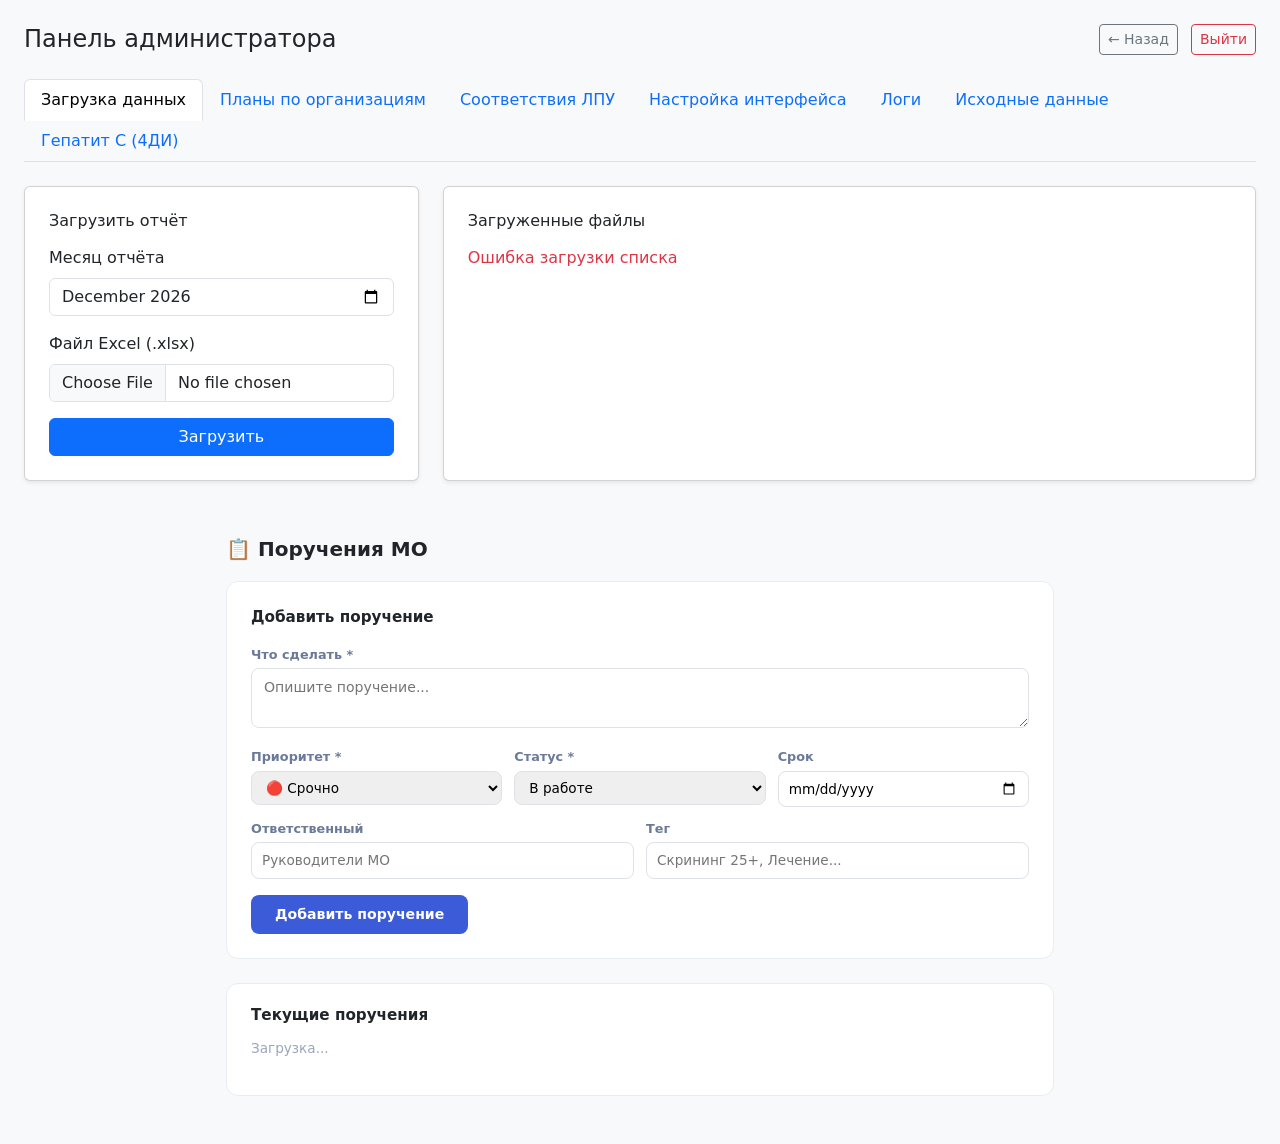
==== src/main/resources/templates/admin.html @ bae6cbb1 "feat: недельный план МО, рейтинг исполнения, обновления дашборда Гепатит С - Добавлена загрузка неде" ====
<!DOCTYPE html>
<html lang="ru" xmlns:th="http://www.thymeleaf.org">
<head>
    <meta charset="UTF-8">
    <title>Панель администратора</title>
    <link href="https://cdn.jsdelivr.net/npm/bootstrap@5.3.0/dist/css/bootstrap.min.css" rel="stylesheet">
</head>
<body class="bg-light">

<div class="container-fluid px-3 px-md-4 py-4">

    <!-- Шапка -->
    <div class="d-flex justify-content-between align-items-center mb-4">
        <h4 class="mb-0">Панель администратора</h4>
        <div>
            <a th:href="${basePath + '/'}" class="btn btn-outline-secondary btn-sm me-2">← Назад</a>
            <form th:action="${basePath + '/logout'}" method="post" class="d-inline">
                <button type="submit" class="btn btn-outline-danger btn-sm">Выйти</button>
            </form>
        </div>
    </div>

    <!-- Табы -->
    <ul class="nav nav-tabs mb-4" id="adminTabs">
        <li class="nav-item">
            <button class="nav-link active" data-bs-toggle="tab" data-bs-target="#tab-data">
                Загрузка данных
            </button>
        </li>
        <li class="nav-item">
            <button class="nav-link" data-bs-toggle="tab" data-bs-target="#tab-plans" onclick="initPlans()">
                Планы по организациям
            </button>
        </li>
        <li class="nav-item">
            <button class="nav-link" data-bs-toggle="tab" data-bs-target="#tab-mapping" onclick="initMapping()">
                Соответствия ЛПУ
            </button>
        </li>
        <li class="nav-item">
            <button class="nav-link" data-bs-toggle="tab" data-bs-target="#tab-settings">
                Настройка интерфейса
            </button>
        </li>
        <li class="nav-item">
            <button class="nav-link" data-bs-toggle="tab" data-bs-target="#tab-logs" onclick="loadLogs()">
                Логи
            </button>
        </li>
        <li class="nav-item">
            <button class="nav-link" data-bs-toggle="tab" data-bs-target="#tab-rawdata" onclick="initRawData()">
                Исходные данные
            </button>
        </li>
        <li class="nav-item">
            <button class="nav-link" data-bs-toggle="tab" data-bs-target="#tab-hcv">
                Гепатит С (4ДИ)
            </button>
        </li>
    </ul>

    <div class="tab-content">

        <!-- ── Таб 1: Загрузка данных ── -->
        <div class="tab-pane fade show active" id="tab-data">
            <div class="row g-4">
                <div class="col-12 col-lg-5 col-xl-4">
                    <div class="card shadow-sm h-100">
                        <div class="card-body p-4">
                            <h6 class="mb-3">Загрузить отчёт</h6>

                            <div class="mb-3">
                                <label class="form-label">Месяц отчёта</label>
                                <input type="month" id="dateInput" class="form-control">
                            </div>

                            <div class="mb-3">
                                <label class="form-label">Файл Excel (.xlsx)</label>
                                <input type="file" id="fileInput" accept=".xlsx" class="form-control">
                            </div>

                            <button id="uploadBtn" onclick="uploadFile()" class="btn btn-primary w-100">Загрузить</button>

                            <div id="uploadProgress" class="mt-3" style="display:none;">
                                <div class="d-flex justify-content-between small text-muted mb-1">
                                    <span id="uploadProgressLabel">Загружаю файл...</span>
                                    <span id="uploadProgressPct"></span>
                                </div>
                                <div class="progress" style="height:8px;">
                                    <div id="uploadProgressBar"
                                         class="progress-bar progress-bar-striped progress-bar-animated"
                                         role="progressbar" style="width:0%"></div>
                                </div>
                            </div>

                            <div id="uploadStatus" class="mt-3" style="display: none;"></div>
                        </div>
                    </div>
                </div>

                <div class="col-12 col-lg-7 col-xl-8">
                    <div class="card shadow-sm h-100">
                        <div class="card-body p-4">
                            <h6 class="mb-3">Загруженные файлы</h6>
                            <div id="datesList">
                                <span class="text-muted">Загружаю список...</span>
                            </div>
                        </div>
                    </div>
                </div>
            </div>
        </div>

        <!-- ── Таб 2: Планы по организациям ── -->
        <div class="tab-pane fade" id="tab-plans">
            <div class="row g-4">

                <!-- Загрузка файла планов -->
                <div class="col-12 col-lg-4">
                    <div class="card shadow-sm h-100">
                        <div class="card-body p-4">
                            <h6 class="mb-1">Загрузить файл планов</h6>
                            <p class="text-muted small mb-3">
                                Excel-файл (.xlsx) со строками организаций и столбцами планов.
                                При загрузке все старые планы заменяются.
                            </p>

                            <div class="mb-3">
                                <label class="form-label">Файл Excel (.xlsx)</label>
                                <input type="file" id="plansFileInput" accept=".xlsx" class="form-control">
                            </div>

                            <button onclick="uploadPlansFile()" class="btn btn-primary w-100">Загрузить планы</button>
                            <div id="plansUploadStatus" class="mt-3" style="display: none;"></div>

                            <hr class="my-3">
                            <h6 class="mb-2 text-muted" style="font-size: 13px;">Структура файла</h6>
                            <div style="overflow-x:auto;">
                                <table class="table table-bordered table-sm" style="font-size:11px; min-width:580px;">
                                    <thead class="table-secondary">
                                        <tr>
                                            <th>№ п/п</th>
                                            <th>Наименование ЛПУ</th>
                                            <th>25,35,45 (год)</th>
                                            <th>Все возр. (год)</th>
                                            <th>Общий (год)</th>
                                            <th>25,35,45 (мес)</th>
                                            <th>Все возр. (мес)</th>
                                            <th>Общий (мес)</th>
                                            <th>25,35,45 (нед)</th>
                                            <th>Все возр. (нед)</th>
                                            <th>Общий (нед)</th>
                                        </tr>
                                    </thead>
                                    <tbody>
                                        <tr class="text-muted">
                                            <td>1</td>
                                            <td>ГБУЗ МО "Название"</td>
                                            <td>1200</td><td>3400</td><td>4600</td>
                                            <td>100</td><td>283</td><td>383</td>
                                            <td>25</td><td>71</td><td>96</td>
                                        </tr>
                                    </tbody>
                                </table>
                                <p class="text-muted mb-0" style="font-size:11px;">
                                    Строка 1 — заголовок (B1 = «Наименование ЛПУ»), данные начинаются со строки 2.
                                </p>
                            </div>
                        </div>
                    </div>
                </div>

                <!-- Список загруженных планов -->
                <div class="col-12 col-lg-8">
                    <div class="card shadow-sm h-100">
                        <div class="card-body p-4">
                            <div class="d-flex align-items-center justify-content-between mb-3 flex-wrap gap-2">
                                <h6 class="mb-0">Загруженные планы</h6>
                                <div class="d-flex align-items-center gap-2 flex-wrap">
                                    <input type="text" id="plansSearch" class="form-control form-control-sm"
                                           placeholder="Поиск по названию..."
                                           style="width: 200px;"
                                           oninput="filterPlansTable()">
                                    <span id="plansSummary" class="text-muted small"></span>
                                </div>
                            </div>
                            <div id="plansContainer">
                                <span class="text-muted">Загружаю данные...</span>
                            </div>
                        </div>
                    </div>
                </div>

            </div>
        </div>

        <!-- ── Таб 3: Соответствия ЛПУ ── -->
        <div class="tab-pane fade" id="tab-mapping">
            <div class="row g-4">

                <!-- Загрузка файла соответствий -->
                <div class="col-12 col-lg-4">
                    <div class="card shadow-sm h-100">
                        <div class="card-body p-4">
                            <h6 class="mb-1">Загрузить таблицу соответствий</h6>
                            <p class="text-muted small mb-3">
                                Excel-файл с двумя столбцами: название ЛПУ из скрининговых данных (A)
                                и соответствующее название из файла планов (B).
                                При загрузке все старые соответствия заменяются.
                            </p>

                            <div class="mb-3">
                                <label class="form-label">Файл Excel (.xlsx)</label>
                                <input type="file" id="mappingFileInput" accept=".xlsx" class="form-control">
                            </div>

                            <button onclick="uploadMappingFile()" class="btn btn-primary w-100">Загрузить соответствия</button>
                            <div id="mappingUploadStatus" class="mt-3" style="display: none;"></div>

                            <hr class="my-3">
                            <h6 class="mb-2 text-muted" style="font-size: 13px;">Структура файла</h6>
                            <table class="table table-bordered table-sm" style="font-size:11px;">
                                <thead class="table-secondary">
                                    <tr>
                                        <th>A — Название в скрининге</th>
                                        <th>B — Название в планах</th>
                                    </tr>
                                </thead>
                                <tbody class="text-muted">
                                    <tr>
                                        <td>[010101] ГБУЗ МО «БАЛАШИХИНСКАЯ…»</td>
                                        <td>ГБУЗ МО "БАЛАШИХИНСКАЯ БОЛЬНИЦА"</td>
                                    </tr>
                                    <tr>
                                        <td>[020101] ГБУЗ МО «ВОЛОКОЛАМСКАЯ…»</td>
                                        <td>ГБУЗ МО "ВОЛОКОЛАМСКАЯ БОЛЬНИЦА"</td>
                                    </tr>
                                </tbody>
                            </table>
                            <p class="text-muted mb-0" style="font-size:11px;">
                                Строка 1 — заголовок, данные начинаются со строки 2.
                            </p>
                        </div>
                    </div>
                </div>

                <!-- Просмотр загруженных соответствий -->
                <div class="col-12 col-lg-8">
                    <div class="card shadow-sm h-100">
                        <div class="card-body p-4">
                            <div class="d-flex align-items-center justify-content-between mb-3 flex-wrap gap-2">
                                <h6 class="mb-0">Загруженные соответствия</h6>
                                <div class="d-flex align-items-center gap-2 flex-wrap">
                                    <input type="text" id="mappingSearch" class="form-control form-control-sm"
                                           placeholder="Поиск по названию..."
                                           style="width: 220px;"
                                           oninput="filterMappingTable()">
                                    <span id="mappingSummary" class="text-muted small"></span>
                                </div>
                            </div>
                            <div id="mappingContainer">
                                <span class="text-muted">Загружаю данные...</span>
                            </div>
                        </div>
                    </div>
                </div>

            </div>
        </div>

        <!-- ── Таб 4: Настройка интерфейса ── -->
        <div class="tab-pane fade" id="tab-settings">
            <div class="row g-4">

                <div class="col-12 col-lg-6">
                    <div class="card shadow-sm h-100">
                        <div class="card-body p-4">
                            <h6 class="mb-3">Дашборд</h6>

                            <div class="mb-3">
                                <label class="form-label">Название дашборда</label>
                                <input type="text" id="s-title" class="form-control"
                                       th:value="${config.dashboardTitle}">
                            </div>
                            <div class="mb-3">
                                <label class="form-label">Годовой план (количество скринингов)</label>
                                <input type="number" id="s-plan" class="form-control" min="1"
                                       th:value="${config.annualPlan}">
                            </div>

                            <hr class="my-3">
                            <h6 class="mb-3">Плитки главного экрана</h6>

                            <div class="mb-2">
                                <label class="form-label">Плитка 1 (активная)</label>
                                <input type="text" id="s-tile1" class="form-control" th:value="${tile1Name}">
                            </div>
                            <div class="mb-2">
                                <label class="form-label">Плитка 2</label>
                                <input type="text" id="s-tile2" class="form-control" th:value="${tile2Name}">
                            </div>
                            <div class="mb-3">
                                <label class="form-label">Плитка 3</label>
                                <input type="text" id="s-tile3" class="form-control" th:value="${tile3Name}">
                            </div>
                        </div>
                    </div>
                </div>

                <div class="col-12 col-lg-6">
                    <div class="card shadow-sm h-100">
                        <div class="card-body p-4">
                            <h6 class="mb-3">Диаграммы</h6>

                            <div class="mb-2 d-flex align-items-center gap-3">
                                <div class="form-check form-switch mb-0">
                                    <input class="form-check-input" type="checkbox" id="s-monthly-enabled"
                                           th:checked="${config.chartMonthlyEnabled}">
                                    <label class="form-check-label" for="s-monthly-enabled">Показывать график по месяцам</label>
                                </div>
                            </div>
                            <div class="mb-3">
                                <input type="text" id="s-monthly-title" class="form-control"
                                       placeholder="Название графика по месяцам"
                                       th:value="${config.chartMonthlyTitle}">
                            </div>

                            <div class="mb-2 d-flex align-items-center gap-3">
                                <div class="form-check form-switch mb-0">
                                    <input class="form-check-input" type="checkbox" id="s-ages-enabled"
                                           th:checked="${config.chartAgesEnabled}">
                                    <label class="form-check-label" for="s-ages-enabled">Показывать график по возрасту</label>
                                </div>
                            </div>
                            <div class="mb-3">
                                <input type="text" id="s-ages-title" class="form-control"
                                       placeholder="Название графика по возрасту"
                                       th:value="${config.chartAgesTitle}">
                            </div>

                            <button onclick="saveSettings()" class="btn btn-success w-100 mt-3">Сохранить настройки</button>
                            <div id="settingsStatus" class="mt-3" style="display: none;"></div>
                        </div>
                    </div>
                </div>

            </div>
        </div>

        <!-- ── Таб 5: Логи ── -->
        <div class="tab-pane fade" id="tab-logs">
            <div class="card shadow-sm">
                <div class="card-body p-4">
                    <div class="d-flex align-items-center gap-3 mb-3 flex-wrap">
                        <div class="btn-group btn-group-sm" role="group">
                            <input type="radio" class="btn-check" name="logType" id="logTypeAll"
                                   value="logs" checked onchange="loadLogs()">
                            <label class="btn btn-outline-secondary" for="logTypeAll">Все логи</label>
                            <input type="radio" class="btn-check" name="logType" id="logTypeUpload"
                                   value="upload-logs" onchange="loadLogs()">
                            <label class="btn btn-outline-secondary" for="logTypeUpload">Загрузка файлов</label>
                        </div>
                        <select id="logLines" class="form-select form-select-sm" style="width: auto;"
                                onchange="loadLogs()">
                            <option value="100" selected>100 строк</option>
                            <option value="500">500 строк</option>
                            <option value="1000">1000 строк</option>
                            <option value="5000">5000 строк</option>
                        </select>
                        <button onclick="loadLogs()" class="btn btn-outline-secondary btn-sm">Обновить</button>
                        <div class="form-check form-switch mb-0 ms-auto">
                            <input class="form-check-input" type="checkbox" id="autoRefresh"
                                   onchange="toggleAutoRefresh()">
                            <label class="form-check-label" for="autoRefresh">Авто-обновление (5с)</label>
                        </div>
                    </div>
                    <pre id="logsOutput"
                         style="background:#1e1e1e;color:#d4d4d4;padding:16px;border-radius:6px;
                                font-size:12px;max-height:600px;overflow-y:auto;white-space:pre-wrap;
                                word-break:break-all;">Нажмите "Обновить" для загрузки логов</pre>
                </div>
            </div>
        </div>

        <!-- ── Таб 6: Исходные данные ── -->
        <div class="tab-pane fade" id="tab-rawdata">
            <div class="card shadow-sm">
                <div class="card-body p-4">
                    <div class="d-flex align-items-center gap-3 mb-3 flex-wrap">
                        <select id="rawDateSelect" class="form-select form-select-sm" style="width: auto;"
                                onchange="rawDataPage = 0; loadRecords();">
                            <option value="">— выберите дату —</option>
                        </select>
                        <select id="rawPageSize" class="form-select form-select-sm" style="width: auto;"
                                onchange="rawDataPage = 0; loadRecords();">
                            <option value="50" selected>50 строк</option>
                            <option value="100">100 строк</option>
                            <option value="200">200 строк</option>
                        </select>
                        <button id="rawDownloadBtn" class="btn btn-outline-success btn-sm" style="display:none;"
                                onclick="downloadRawFile()">
                            Скачать Excel
                        </button>
                    </div>
                    <div class="mb-3">
                        <input type="text" id="rawSearch" class="form-control form-control-sm"
                               placeholder="Поиск по МКАБ..."
                               oninput="debouncedRawSearch()">
                    </div>
                    <div id="rawDataContainer">
                        <span class="text-muted">Выберите дату для просмотра данных</span>
                    </div>
                </div>
            </div>
        </div>

        <!-- ── Таб: Гепатит С (4ДИ) ── -->
        <div class="tab-pane fade" id="tab-hcv">

            <!-- Недельный план -->
            <div class="card shadow-sm mb-4">
                <div class="card-body p-4">
                    <h5 class="mb-1">Загрузка недельного плана</h5>
                    <p class="text-muted mb-3" style="font-size:0.85rem;">
                        Файл «Недельный план.xlsx» — один лист, первые 2 строки заголовки.
                        <strong>B</strong> — МО, <strong>C</strong> — план год (амб.),
                        <strong>D</strong> — план месяц (амб.), <strong>E</strong> — план месяц (ДС),
                        <strong>H</strong> — план год (ДС).
                    </p>
                    <div class="d-flex align-items-center gap-3 flex-wrap mb-3">
                        <input type="file" id="hcvWeeklyPlanFile" accept=".xlsx" class="form-control" style="max-width:280px;">
                        <div>
                            <label class="form-label mb-1" style="font-size:0.8rem;color:var(--emias-muted);">Неделя</label>
                            <input type="week" id="hcvWeeklyPlanWeek" class="form-control" style="max-width:200px;"
                                   oninput="updateWeekDatesLabel()">
                            <div id="hcvWeekDatesLabel" class="text-muted mt-1" style="font-size:0.78rem;min-height:1.2em;"></div>
                        </div>
                        <div style="align-self:flex-end;">
                            <button class="btn btn-primary" onclick="uploadHcvWeeklyPlan()">
                                <i class="bi bi-upload me-1"></i>Загрузить
                            </button>
                        </div>
                        <span id="hcvWeeklyPlanStatus" class="text-muted" style="font-size:0.85rem;align-self:flex-end;"></span>
                    </div>

                    <!-- Превью -->
                    <div id="hcvWeeklyPlanPreview" style="display:none;">
                        <hr class="my-3">
                        <div class="d-flex align-items-center gap-3 mb-3 flex-wrap">
                            <span class="fw-semibold" style="font-size:0.88rem;">Данные за неделю:</span>
                            <select id="hcvWeeklyPlanWeekSelect" class="form-select form-select-sm" style="max-width:200px;" onchange="loadHcvWeeklyPlanPreview()">
                            </select>
                            <span id="hcvWeeklyPlanCount" class="text-muted ms-auto" style="font-size:0.82rem;"></span>
                        </div>
                        <div style="max-height:420px;overflow-y:auto;border-radius:8px;border:1px solid var(--emias-border,#E8ECF5);">
                            <table class="table table-sm table-hover mb-0" style="font-size:0.8rem;">
                                <thead style="position:sticky;top:0;z-index:1;" class="table-light">
                                    <tr>
                                        <th colspan="2"></th>
                                        <th colspan="6" class="text-center" style="border-left:2px solid #dee2e6;">Амбулаторная помощь</th>
                                        <th colspan="6" class="text-center" style="border-left:2px solid #dee2e6;">Стационарная помощь</th>
                                    </tr>
                                    <tr>
                                        <th style="width:36px;">№</th>
                                        <th>Медицинская организация</th>
                                        <th class="text-end" style="border-left:2px solid #dee2e6;">План 2026</th>
                                        <th class="text-end">Ожидают лечение</th>
                                        <th class="text-end">% плана</th>
                                        <th class="text-end">Неделя план</th>
                                        <th class="text-end">Неделя факт</th>
                                        <th class="text-end">Динамика</th>
                                        <th class="text-end" style="border-left:2px solid #dee2e6;">План 2026</th>
                                        <th class="text-end">Направлены на лечение</th>
                                        <th class="text-end">% от плана</th>
                                        <th class="text-end">Недельный план (стац.)</th>
                                        <th class="text-end">Неделя факт</th>
                                        <th class="text-end">Динамика</th>
                                    </tr>
                                </thead>
                                <tbody id="hcvWeeklyPlanBody"></tbody>
                            </table>
                        </div>
                    </div>
                </div>
            </div>

            <!-- Свод ВГС -->
            <div class="card shadow-sm mb-4">
                <div class="card-body p-4">
                    <h5 class="mb-1">Загрузка свода ВГС</h5>
                    <p class="text-muted mb-3" style="font-size:0.85rem;">
                        Файл «СВОД от ...xlsx» — реестр пациентов с гепатитом С.
                        Лист <strong>СВОД</strong>, строка 1 — заголовки, со строки 2 — данные.
                        При загрузке все старые записи заменяются новыми.
                    </p>
                    <div class="d-flex align-items-center gap-3 flex-wrap">
                        <input type="file" id="hcvRegistryFile" accept=".xlsx" class="form-control" style="max-width:360px;">
                        <button class="btn btn-primary" onclick="uploadHcvRegistry()">
                            <i class="bi bi-upload me-1"></i>Загрузить свод
                        </button>
                        <span id="hcvRegistryStatus" class="text-muted" style="font-size:0.85rem;"></span>
                    </div>
                    <div id="hcvRegistryCount" class="mt-2 text-muted" style="font-size:0.82rem;"></div>
                </div>
            </div>
            <div class="card shadow-sm">
                <div class="card-body p-4">
                    <h5 class="mb-1">Загрузка фактических данных — 4ДИ Гепатит С</h5>
                    <p class="text-muted mb-4" style="font-size:0.85rem;">
                        Загрузите Excel-файл с еженедельными фактическими данными по одному из трёх проектов.
                        <br>Формат файла: <strong>Столбец A</strong> — название МО,
                        <strong>Столбец B</strong> — накоплено (всего с начала),
                        <strong>Столбец C</strong> — за последнюю неделю (необязательно).
                        Первая строка — заголовок (пропускается автоматически).
                    </p>

                    <div class="row g-4">
                        <div class="col-md-4" th:each="pid : ${#numbers.sequence(1,3)}">
                            <div class="border rounded p-3" style="background: var(--bs-body-bg, #fff);">
                                <div class="fw-bold mb-1" style="font-size:0.9rem;">
                                    <span th:text="${pid == 1 ? 'Проект 1: Лечение гепатита С' : (pid == 2 ? 'Проект 2: Амбулаторная помощь' : 'Проект 3: ПЦР-тестирование')}"></span>
                                </div>
                                <div class="text-muted mb-3" style="font-size:0.78rem;">
                                    <span th:text="${pid == 1 ? 'КВЦ: 4 135 пациентов до 01.08.2026' : (pid == 2 ? 'КВЦ: 1 442 пациента до 01.08.2026' : 'КВЦ: 5 522 ПЦР до 31.12.2026')}"></span>
                                </div>
                                <input type="file" th:id="'hcvFile' + ${pid}" accept=".xlsx" class="form-control form-control-sm mb-2">
                                <button class="btn btn-primary btn-sm w-100"
                                        th:onclick="'uploadHcv(' + ${pid} + ')'">
                                    Загрузить данные
                                </button>
                                <div th:id="'hcvStatus' + ${pid}" class="mt-2" style="font-size:0.82rem; display:none;"></div>
                            </div>
                        </div>
                    </div>

                    <div class="mt-4 p-3 rounded" style="background: #F4F6FB; font-size:0.82rem; color: #5f7f9e;">
                        <strong>Подсказка:</strong> Названия МО в файле должны точно совпадать с плановыми
                        (допускаются отличия в кавычках и регистре).
                        После загрузки данные сразу отобразятся на
                        <a th:href="${basePath + '/hepatitis'}">дашборде Гепатит С</a>.
                    </div>
                </div>
            </div>
        </div>

    </div>

</div>

<!-- Модальное окно ошибок валидации -->
<div class="modal fade" id="errorsModal" tabindex="-1">
    <div class="modal-dialog modal-lg">
        <div class="modal-content">
            <div class="modal-header bg-danger text-white">
                <h5 class="modal-title">Данные не загружены</h5>
                <button type="button" class="btn-close btn-close-white" data-bs-dismiss="modal"></button>
            </div>
            <div class="modal-body">
                <p class="mb-2">Исправьте ошибки в файле и загрузите повторно:</p>
                <ul id="errorsList" class="mb-0"></ul>
            </div>
            <div class="modal-footer">
                <button type="button" class="btn btn-secondary" data-bs-dismiss="modal">Закрыть</button>
            </div>
        </div>
    </div>
</div>

<!-- ══ ПОРУЧЕНИЯ МО ══════════════════════════════════════════ -->
<div style="max-width:860px;margin:32px auto 0;padding:0 16px 48px;">
    <h5 style="font-weight:700;margin-bottom:20px;">📋 Поручения МО</h5>

    <!-- Форма добавления -->
    <div style="background:#fff;border:1px solid #e8ecf5;border-radius:12px;padding:24px;margin-bottom:24px;">
        <div style="font-weight:600;margin-bottom:16px;font-size:.95rem;">Добавить поручение</div>
        <form id="task-form" onsubmit="event.preventDefault();submitTask();">
            <div style="margin-bottom:12px;">
                <label style="font-size:.8rem;color:#6B7A99;font-weight:600;display:block;margin-bottom:4px;">Что сделать *</label>
                <textarea name="title" required rows="2"
                    style="width:100%;border:1px solid #dee2e6;border-radius:8px;padding:8px 12px;font-size:.88rem;font-family:inherit;resize:vertical;"
                    placeholder="Опишите поручение..."></textarea>
            </div>
            <div style="display:grid;grid-template-columns:1fr 1fr 1fr;gap:12px;margin-bottom:12px;">
                <div>
                    <label style="font-size:.8rem;color:#6B7A99;font-weight:600;display:block;margin-bottom:4px;">Приоритет *</label>
                    <select name="priority" required style="width:100%;border:1px solid #dee2e6;border-radius:8px;padding:7px 10px;font-size:.85rem;">
                        <option value="URGENT">🔴 Срочно</option>
                        <option value="HIGH">🟡 Высокий</option>
                        <option value="NORMAL">🟢 Обычный</option>
                    </select>
                </div>
                <div>
                    <label style="font-size:.8rem;color:#6B7A99;font-weight:600;display:block;margin-bottom:4px;">Статус *</label>
                    <select name="status" required style="width:100%;border:1px solid #dee2e6;border-radius:8px;padding:7px 10px;font-size:.85rem;">
                        <option value="IN_PROGRESS">В работе</option>
                        <option value="DONE">Выполнено</option>
                        <option value="OVERDUE">Просрочено</option>
                    </select>
                </div>
                <div>
                    <label style="font-size:.8rem;color:#6B7A99;font-weight:600;display:block;margin-bottom:4px;">Срок</label>
                    <input type="date" name="deadline"
                        style="width:100%;border:1px solid #dee2e6;border-radius:8px;padding:7px 10px;font-size:.85rem;">
                </div>
            </div>
            <div style="display:grid;grid-template-columns:1fr 1fr;gap:12px;margin-bottom:16px;">
                <div>
                    <label style="font-size:.8rem;color:#6B7A99;font-weight:600;display:block;margin-bottom:4px;">Ответственный</label>
                    <input type="text" name="responsible" placeholder="Руководители МО"
                        style="width:100%;border:1px solid #dee2e6;border-radius:8px;padding:7px 10px;font-size:.85rem;">
                </div>
                <div>
                    <label style="font-size:.8rem;color:#6B7A99;font-weight:600;display:block;margin-bottom:4px;">Тег</label>
                    <input type="text" name="tag" placeholder="Скрининг 25+, Лечение..."
                        style="width:100%;border:1px solid #dee2e6;border-radius:8px;padding:7px 10px;font-size:.85rem;">
                </div>
            </div>
            <button id="task-btn" type="submit"
                style="background:#3B5BD8;color:#fff;border:none;border-radius:8px;padding:9px 24px;font-size:.88rem;font-weight:600;cursor:pointer;">
                Добавить поручение
            </button>
            <div id="task-status" style="display:none;margin-top:10px;"></div>
        </form>
    </div>

    <!-- Список поручений -->
    <div style="background:#fff;border:1px solid #e8ecf5;border-radius:12px;padding:20px 24px;">
        <div style="font-weight:600;margin-bottom:12px;font-size:.95rem;">Текущие поручения</div>
        <div id="tasks-list"><p style="color:#9AA5BE;font-size:.85rem;">Загрузка...</p></div>
    </div>
</div>

<script src="https://cdn.jsdelivr.net/npm/bootstrap@5.3.0/dist/js/bootstrap.bundle.min.js"></script>
<script th:inline="javascript">
    const BASE_PATH = /*[[${basePath}]]*/ '';
</script>
<script>
    // ── Общее ────────────────────────────────────────────────────────────────

    const today = new Date();
    const yyyy  = today.getFullYear();
    const mm    = String(today.getMonth() + 1).padStart(2, '0');
    document.getElementById('dateInput').value = yyyy + '-' + mm;

    loadDates();

    function safeEsc(str) {
        return String(str).replace(/&/g, '&amp;').replace(/</g, '&lt;').replace(/>/g, '&gt;');
    }

    function formatDate(dateStr) {
        const months = ['Январь','Февраль','Март','Апрель','Май','Июнь',
                        'Июль','Август','Сентябрь','Октябрь','Ноябрь','Декабрь'];
        const parts = dateStr.split('-');
        return months[parseInt(parts[1]) - 1] + ' ' + parts[0];
    }

    // ── Загрузка данных ──────────────────────────────────────────────────────

    function loadDates() {
        fetch(BASE_PATH + '/api/uploads')
            .then(r => r.json())
            .then(uploads => {
                const container = document.getElementById('datesList');
                if (uploads.length === 0) {
                    container.innerHTML = '<span class="text-muted">Файлов ещё нет</span>';
                    return;
                }
                let html = '<ul class="list-group">';
                for (let i = 0; i < uploads.length; i++) {
                    const u = uploads[i];
                    const badge = i === 0 ? ' <span class="badge bg-primary ms-2">последний</span>' : '';
                    const name  = u.fileName ? '<span class="text-muted small ms-2">' + safeEsc(u.fileName) + '</span>' : '';
                    const count = '<span class="text-muted small">' + u.recordCount.toLocaleString('ru') + ' записей</span>';
                    html += '<li class="list-group-item d-flex align-items-center gap-2">'
                          + '<span>' + formatDate(u.date) + '</span>'
                          + badge + name
                          + '<span class="ms-auto d-flex align-items-center gap-2">'
                          + count
                          + '<button class="btn btn-outline-danger btn-sm" onclick="deleteUpload(\'' + u.date + '\')" title="Удалить данные за эту дату">'
                          + '<i class="bi bi-trash"></i></button>'
                          + '</span>'
                          + '</li>';
                }
                html += '</ul>';
                container.innerHTML = html;
            })
            .catch(() => {
                document.getElementById('datesList').innerHTML =
                    '<span class="text-danger">Ошибка загрузки списка</span>';
            });
    }

    function deleteUpload(date) {
        if (!confirm('Удалить все данные за ' + formatDate(date) + '?\nЭто действие нельзя отменить.')) return;
        fetch(BASE_PATH + '/api/uploads/' + date, { method: 'DELETE' })
            .then(r => r.json())
            .then(data => {
                if (data.success) {
                    loadDates();
                } else {
                    alert('Ошибка: ' + data.message);
                }
            })
            .catch(() => alert('Ошибка соединения'));
    }

    function uploadFile() {
        const fileInput = document.getElementById('fileInput');
        const dateInput = document.getElementById('dateInput');
        if (!dateInput.value) { showStatus('warning', 'Выберите месяц'); return; }
        if (!fileInput.files.length) { showStatus('warning', 'Выберите файл'); return; }

        const btn         = document.getElementById('uploadBtn');
        const progressDiv = document.getElementById('uploadProgress');
        const progressBar = document.getElementById('uploadProgressBar');
        const progressLbl = document.getElementById('uploadProgressLabel');
        const progressPct = document.getElementById('uploadProgressPct');

        btn.disabled = true;
        document.getElementById('uploadStatus').style.display = 'none';
        progressDiv.style.display = 'block';
        progressBar.className = 'progress-bar progress-bar-striped progress-bar-animated bg-primary';
        progressBar.style.width = '0%';
        progressLbl.textContent = 'Передаю файл на сервер…';
        progressPct.textContent = '0%';

        let pollTimer = null;

        function stopPoll() {
            if (pollTimer) { clearInterval(pollTimer); pollTimer = null; }
        }

        function finishUpload() {
            stopPoll();
            progressDiv.style.display = 'none';
            btn.disabled = false;
        }

        // Поллинг: спрашиваем сервер каждые 500 мс сколько записей сохранено
        function startPoll() {
            pollTimer = setInterval(function() {
                fetch(BASE_PATH + '/api/upload-progress')
                    .then(r => r.json())
                    .then(function(p) {
                        if (p.total > 0) {
                            // Знаем сколько всего — показываем точный процент
                            const pct = Math.min(Math.round(p.current / p.total * 100), 99);
                            progressBar.style.width = pct + '%';
                            progressBar.className = 'progress-bar bg-primary';
                            progressLbl.textContent =
                                'Сохраняю ' + p.current.toLocaleString('ru-RU') +
                                ' из ' + p.total.toLocaleString('ru-RU') + ' записей…';
                            progressPct.textContent = pct + '%';
                        } else if (p.inProgress) {
                            // Ещё парсим файл — total неизвестен
                            progressBar.className = 'progress-bar progress-bar-striped progress-bar-animated bg-warning';
                            progressBar.style.width = '100%';
                            progressLbl.textContent = 'Читаю строки файла…';
                            progressPct.textContent = '';
                        }
                    })
                    .catch(function() {}); // молча игнорируем ошибки поллинга
            }, 500);
        }

        const formData = new FormData();
        formData.append('file', fileInput.files[0]);
        formData.append('date', dateInput.value + '-01');

        const xhr = new XMLHttpRequest();

        // Фаза 1: передача файла (реальный %)
        xhr.upload.onprogress = function(e) {
            if (e.lengthComputable) {
                const pct = Math.round(e.loaded / e.total * 100);
                progressBar.style.width = pct + '%';
                progressPct.textContent = pct + '%';
            }
        };

        // Фаза 2: файл на сервере, начинаем поллинг
        xhr.upload.onload = function() {
            progressBar.style.width = '100%';
            progressBar.className = 'progress-bar progress-bar-striped progress-bar-animated bg-warning';
            progressLbl.textContent = 'Читаю строки файла…';
            progressPct.textContent = '';
            startPoll();
        };

        // Фаза 3: ответ получен
        xhr.onload = function() {
            finishUpload();
            let data;
            try { data = JSON.parse(xhr.responseText); }
            catch (e) { showStatus('danger', '✗ Неожиданный ответ сервера'); return; }
            if (xhr.status >= 200 && xhr.status < 300 && data.success) {
                showStatus('success', '✓ ' + data.message);
                fileInput.value = '';
                loadDates();
            } else {
                showErrors(data.errors || ['Неизвестная ошибка']);
            }
        };

        xhr.onerror = function() { finishUpload(); showStatus('danger', '✗ Ошибка соединения'); };

        xhr.open('POST', BASE_PATH + '/api/upload');
        xhr.send(formData);
    }

    function showStatus(type, message) {
        const el = document.getElementById('uploadStatus');
        el.style.display = 'block';
        el.className = 'alert alert-' + type;
        el.textContent = message;
    }

    function showErrors(errors) {
        const list = document.getElementById('errorsList');
        list.innerHTML = errors
            .map(e => '<li>' + e.replace(/&/g,'&amp;').replace(/</g,'&lt;').replace(/>/g,'&gt;') + '</li>')
            .join('');
        new bootstrap.Modal(document.getElementById('errorsModal')).show();
    }

    // ── Настройки ────────────────────────────────────────────────────────────

    function saveSettings() {
        const plan = parseInt(document.getElementById('s-plan').value);
        if (!plan || plan <= 0) {
            showSettingsStatus('warning', 'Годовой план должен быть положительным числом');
            return;
        }
        const payload = {
            'dashboard.title':       document.getElementById('s-title').value.trim(),
            'screening.annual-plan': String(plan),
            'chart.monthly.title':   document.getElementById('s-monthly-title').value.trim(),
            'chart.monthly.enabled': String(document.getElementById('s-monthly-enabled').checked),
            'chart.ages.title':      document.getElementById('s-ages-title').value.trim(),
            'chart.ages.enabled':    String(document.getElementById('s-ages-enabled').checked),
            'tile.1.name':           document.getElementById('s-tile1').value.trim(),
            'tile.2.name':           document.getElementById('s-tile2').value.trim(),
            'tile.3.name':           document.getElementById('s-tile3').value.trim()
        };
        fetch(BASE_PATH + '/api/settings', {
            method: 'POST',
            headers: { 'Content-Type': 'application/json' },
            body: JSON.stringify(payload)
        })
        .then(r => { if (!r.ok) return r.text().then(t => { throw new Error(t); }); return r.text(); })
        .then(msg => showSettingsStatus('success', '✓ ' + msg))
        .catch(err => showSettingsStatus('danger', '✗ ' + err.message));
    }

    function showSettingsStatus(type, message) {
        const el = document.getElementById('settingsStatus');
        el.style.display = 'block';
        el.className = 'alert alert-' + type;
        el.textContent = message;
    }

    // ── Логи ─────────────────────────────────────────────────────────────────

    let autoRefreshTimer = null;

    function loadLogs() {
        const lines  = document.getElementById('logLines').value;
        const type   = document.querySelector('input[name="logType"]:checked').value;
        const output = document.getElementById('logsOutput');
        output.textContent = 'Загружаю...';
        fetch(BASE_PATH + '/api/' + type + '?lines=' + lines)
            .then(r => r.text())
            .then(text => {
                const escaped = text
                    .replace(/&/g, '&amp;')
                    .replace(/</g, '&lt;')
                    .replace(/>/g, '&gt;');
                output.innerHTML = escaped.split('\n').map(line => {
                    if (line.includes(' ERROR '))
                        return '<span style="color:#ff6b6b">' + line + '</span>';
                    if (line.includes(' WARN  '))
                        return '<span style="color:#ffd93d">' + line + '</span>';
                    if (line.includes('Загрузка завершена успешно'))
                        return '<span style="color:#6bcb77">' + line + '</span>';
                    return line;
                }).join('\n');
                output.scrollTop = output.scrollHeight;
            })
            .catch(() => { output.textContent = 'Ошибка загрузки логов'; });
    }

    function toggleAutoRefresh() {
        if (document.getElementById('autoRefresh').checked) {
            loadLogs();
            autoRefreshTimer = setInterval(loadLogs, 5000);
        } else {
            clearInterval(autoRefreshTimer);
            autoRefreshTimer = null;
        }
    }

    // ── Исходные данные ──────────────────────────────────────────────────────

    let rawDataPage = 0;
    let rawDataTotalPages = 0;
    let rawDataInitialized = false;
    let rawSortCol = '';
    let rawSortDir = 'asc';
    let rawSearchTimer = null;

    const RAW_COLUMNS = [
        {key: 'mkab',                  label: 'МКАБ'},
        {key: 'lastName',              label: 'Фамилия'},
        {key: 'firstName',             label: 'Имя'},
        {key: 'middleName',            label: 'Отчество'},
        {key: 'visitType',             label: 'Тип визита'},
        {key: 'snils',                 label: 'СНИЛС'},
        {key: 'omsPolicy',             label: 'Полис ОМС'},
        {key: 'dispensarizationDate',  label: 'Дата диспансеризации'},
        {key: 'researchDate',          label: 'Дата исследования'},
        {key: 'cardClosingDate',       label: 'Дата закрытия карты'},
        {key: 'birthDate',             label: 'Дата рождения'},
        {key: 'tfomsServiceCode',      label: 'Код ТФОМС'},
        {key: 'valueText',             label: 'Значение'},
        {key: 'referralNumber',        label: '№ направления'},
        {key: 'refusal',               label: 'Отказ'},
        {key: 'researchResult',        label: 'Результат иссл.'},
        {key: 'serviceCode',           label: 'Код услуги'},
        {key: 'researchStatus',        label: 'Статус иссл.'},
        {key: 'doctorName',            label: 'Врач'},
        {key: 'ogrnFrom',              label: 'ОГРН откуда'},
        {key: 'facilityFrom',          label: 'ЛПУ откуда'},
        {key: 'ogrnTo',                label: 'ОГРН куда'},
        {key: 'facilityTo',            label: 'ЛПУ куда'},
        {key: 'pcrResult',             label: 'Результат ПЦР'},
        {key: 'pcrDone',               label: 'ПЦР проводился'},
        {key: 'ageAtExport',           label: 'Возраст (выгрузка)'},
        {key: 'ageAtResearch',         label: 'Возраст (иссл.)'},
        {key: 'biomaterialDate',       label: 'Дата забора'},
        {key: 'deliveryDate',          label: 'Дата доставки'},
        {key: 'researchConductedDate', label: 'Дата иссл. (лаб.)'},
    ];

    function initRawData() {
        if (rawDataInitialized) return;
        rawDataInitialized = true;
        fetch(BASE_PATH + '/api/dates')
            .then(r => r.json())
            .then(dates => {
                const sel = document.getElementById('rawDateSelect');
                sel.innerHTML = '<option value="">— выберите дату —</option>';
                dates.forEach(d => {
                    const opt = document.createElement('option');
                    opt.value = d;
                    opt.textContent = formatDate(d);
                    sel.appendChild(opt);
                });
                if (dates.length > 0) {
                    sel.value = dates[0];
                    rawDataPage = 0;
                    loadRecords();
                }
            });
    }

    function debouncedRawSearch() {
        clearTimeout(rawSearchTimer);
        rawSearchTimer = setTimeout(() => { rawDataPage = 0; loadRecords(); }, 350);
    }

    function loadRecords() {
        const date   = document.getElementById('rawDateSelect').value;
        const size   = parseInt(document.getElementById('rawPageSize').value);
        const search = document.getElementById('rawSearch').value.trim();
        if (!date) return;
        const container = document.getElementById('rawDataContainer');
        container.innerHTML = '<span class="text-muted">Загружаю...</span>';
        document.getElementById('rawDownloadBtn').style.display = 'none';
        let url = BASE_PATH + '/api/records?date=' + date + '&page=' + rawDataPage + '&size=' + size;
        if (search)     url += '&search=' + encodeURIComponent(search);
        if (rawSortCol) url += '&sort=' + encodeURIComponent(rawSortCol) + '&dir=' + rawSortDir;
        fetch(url)
            .then(r => r.json())
            .then(data => {
                rawDataTotalPages = data.totalPages;
                renderRawTable(data, size);
                document.getElementById('rawDownloadBtn').style.display = 'inline-block';
            })
            .catch(() => {
                container.innerHTML = '<span class="text-danger">Ошибка загрузки данных</span>';
            });
    }

    function setRawSort(col) {
        if (rawSortCol === col) {
            rawSortDir = rawSortDir === 'asc' ? 'desc' : 'asc';
        } else {
            rawSortCol = col;
            rawSortDir = 'asc';
        }
        rawDataPage = 0;
        loadRecords();
    }

    function renderRawTable(data, size) {
        const from = rawDataPage * size + 1;
        const to   = Math.min((rawDataPage + 1) * size, data.totalCount);
        const thead = RAW_COLUMNS.map(c => {
            const active  = rawSortCol === c.key;
            const icon    = active ? (rawSortDir === 'asc' ? ' ↑' : ' ↓') : ' ↕';
            const opacity = active ? '1' : '0.3';
            return '<th class="text-nowrap px-2" onclick="setRawSort(\'' + c.key + '\')" ' +
                   'style="cursor:pointer;user-select:none;white-space:nowrap">' +
                   safeEsc(c.label) +
                   '<span style="opacity:' + opacity + ';font-size:10px">' + icon + '</span></th>';
        }).join('');
        const tbody = data.records.length > 0
            ? data.records.map(r =>
                '<tr>' + RAW_COLUMNS.map(c =>
                    '<td class="text-nowrap px-2">' + safeEsc(r[c.key] || '') + '</td>'
                ).join('') + '</tr>'
              ).join('')
            : '<tr><td colspan="' + RAW_COLUMNS.length + '" class="text-center text-muted py-3">Ничего не найдено</td></tr>';
        const prevDisabled = rawDataPage === 0 ? 'disabled' : '';
        const nextDisabled = rawDataPage >= data.totalPages - 1 ? 'disabled' : '';
        document.getElementById('rawDataContainer').innerHTML =
            '<div class="d-flex align-items-center gap-3 mb-2 flex-wrap">' +
                '<span class="text-muted small">Показано ' + from + '–' + to + ' из ' + data.totalCount + ' записей</span>' +
                '<div class="ms-auto d-flex align-items-center gap-2">' +
                    '<button class="btn btn-sm btn-outline-secondary" onclick="rawPrevPage()" ' + prevDisabled + '>← Назад</button>' +
                    '<span class="text-muted small">стр. ' + (rawDataPage + 1) + ' из ' + data.totalPages + '</span>' +
                    '<button class="btn btn-sm btn-outline-secondary" onclick="rawNextPage()" ' + nextDisabled + '>Вперёд →</button>' +
                '</div>' +
            '</div>' +
            '<div style="overflow-x:auto; max-height:560px; overflow-y:auto;">' +
                '<table class="table table-sm table-bordered table-hover mb-0" style="font-size:12px; min-width:max-content;">' +
                    '<thead class="table-light sticky-top"><tr>' + thead + '</tr></thead>' +
                    '<tbody>' + tbody + '</tbody>' +
                '</table>' +
            '</div>';
    }

    function rawPrevPage() { if (rawDataPage > 0) { rawDataPage--; loadRecords(); } }
    function rawNextPage() { if (rawDataPage < rawDataTotalPages - 1) { rawDataPage++; loadRecords(); } }
    function downloadRawFile() {
        const date = document.getElementById('rawDateSelect').value;
        if (date) window.location.href = BASE_PATH + '/api/download?date=' + date;
    }

    // ── Планы по организациям ─────────────────────────────────────────────────

    let allPlansData    = [];
    let plansInitialized = false;

    const PLAN_COLUMNS = [
        { key: 'facilityName',       label: 'Мед. организация', wide: true },
        { key: 'annualPlan254545',   label: '25,35,45 (год)' },
        { key: 'annualPlanAllAges',  label: 'Все возр. (год)' },
        { key: 'annualPlanTotal',    label: 'Общий (год)' },
        { key: 'monthlyPlan254545',  label: '25,35,45 (мес)' },
        { key: 'monthlyPlanAllAges', label: 'Все возр. (мес)' },
        { key: 'monthlyPlanTotal',   label: 'Общий (мес)' },
        { key: 'weeklyPlan254545',   label: '25,35,45 (нед)' },
        { key: 'weeklyPlanAllAges',  label: 'Все возр. (нед)' },
        { key: 'weeklyPlanTotal',    label: 'Общий (нед)' },
    ];

    function initPlans() {
        if (!plansInitialized) { plansInitialized = true; loadPlans(); }
    }

    function loadPlans() {
        fetch(BASE_PATH + '/api/plans')
            .then(r => r.json())
            .then(data => {
                if (data.error) throw new Error(data.error);
                allPlansData = data;
                renderPlansTable(data);
                document.getElementById('plansSummary').textContent =
                    data.length > 0 ? 'Организаций: ' + data.length : 'Нет данных';
            })
            .catch(err => {
                document.getElementById('plansContainer').innerHTML =
                    '<span class="text-danger">Ошибка: ' + safeEsc(err.message) + '</span>';
            });
    }

    function filterPlansTable() {
        const q = document.getElementById('plansSearch').value.trim().toLowerCase();
        renderPlansTable(q
            ? allPlansData.filter(p => p.facilityName && p.facilityName.toLowerCase().includes(q))
            : allPlansData);
    }

    function renderPlansTable(data) {
        const container = document.getElementById('plansContainer');
        if (data.length === 0) {
            container.innerHTML = '<span class="text-muted">Планы не загружены. Загрузите файл Excel.</span>';
            return;
        }
        const thead = PLAN_COLUMNS.map(c =>
            '<th class="px-2" style="font-size:12px;white-space:nowrap">' + safeEsc(c.label) + '</th>'
        ).join('');
        const tbody = data.map(row =>
            '<tr>' + PLAN_COLUMNS.map(c => {
                const val     = row[c.key];
                const display = (val === null || val === undefined) ? '—' : safeEsc(String(val));
                const style   = c.wide
                    ? 'max-width:300px;white-space:normal;font-size:12px'
                    : 'text-align:right;font-size:12px';
                return '<td class="px-2" style="' + style + '">' + display + '</td>';
            }).join('') + '</tr>'
        ).join('');
        container.innerHTML =
            '<div style="overflow-x:auto; max-height:560px; overflow-y:auto;">' +
                '<table class="table table-sm table-bordered table-hover mb-0" style="font-size:12px; min-width:max-content;">' +
                    '<thead class="table-light sticky-top"><tr>' + thead + '</tr></thead>' +
                    '<tbody>' + tbody + '</tbody>' +
                '</table>' +
            '</div>';
    }

    function uploadPlansFile() {
        const fileInput = document.getElementById('plansFileInput');
        if (!fileInput.files.length) { showPlansStatus('warning', 'Выберите файл'); return; }
        showPlansStatus('secondary', 'Загружаю...');
        const formData = new FormData();
        formData.append('file', fileInput.files[0]);
        fetch(BASE_PATH + '/api/upload-plans', { method: 'POST', body: formData })
            .then(r => r.json())
            .then(data => {
                if (data.success) {
                    showPlansStatus('success', '✓ ' + data.message);
                    fileInput.value = '';
                    loadPlans();
                } else {
                    showPlansStatus('danger', '✗ Ошибки:<br>' +
                        (data.errors || ['Неизвестная ошибка']).map(e => safeEsc(e)).join('<br>'));
                }
            })
            .catch(err => showPlansStatus('danger', '✗ ' + safeEsc(err.message)));
    }

    function showPlansStatus(type, html) {
        const el = document.getElementById('plansUploadStatus');
        el.style.display = 'block';
        el.className = 'alert alert-' + type;
        el.innerHTML = html;
    }

    // ── Соответствия ЛПУ ─────────────────────────────────────────────────────

    let allMappingData    = [];
    let mappingInitialized = false;

    function initMapping() {
        if (!mappingInitialized) { mappingInitialized = true; loadMapping(); }
    }

    function loadMapping() {
        fetch(BASE_PATH + '/api/mapping')
            .then(r => r.json())
            .then(data => {
                if (data.error) throw new Error(data.error);
                allMappingData = data;
                renderMappingTable(data);
                document.getElementById('mappingSummary').textContent =
                    data.length > 0 ? 'Записей: ' + data.length : 'Нет данных';
            })
            .catch(err => {
                document.getElementById('mappingContainer').innerHTML =
                    '<span class="text-danger">Ошибка: ' + safeEsc(err.message) + '</span>';
            });
    }

    function filterMappingTable() {
        const q = document.getElementById('mappingSearch').value.trim().toLowerCase();
        renderMappingTable(q
            ? allMappingData.filter(m =>
                (m.screeningName && m.screeningName.toLowerCase().includes(q)) ||
                (m.planName      && m.planName.toLowerCase().includes(q)))
            : allMappingData);
    }

    function renderMappingTable(data) {
        const container = document.getElementById('mappingContainer');
        if (data.length === 0) {
            container.innerHTML = '<span class="text-muted">Соответствия не загружены. Загрузите файл Excel.</span>';
            return;
        }
        const tbody = data.map((row, idx) =>
            '<tr>' +
                '<td class="text-muted px-2" style="font-size:12px;width:40px">' + (idx + 1) + '</td>' +
                '<td class="px-2" style="font-size:12px;max-width:380px;white-space:normal">' + safeEsc(row.screeningName || '') + '</td>' +
                '<td class="px-2" style="font-size:12px;max-width:380px;white-space:normal">' + safeEsc(row.planName || '') + '</td>' +
            '</tr>'
        ).join('');
        container.innerHTML =
            '<div style="overflow-x:auto; max-height:560px; overflow-y:auto;">' +
                '<table class="table table-sm table-bordered table-hover mb-0" style="font-size:12px;">' +
                    '<thead class="table-light sticky-top">' +
                        '<tr>' +
                            '<th class="px-2" style="width:40px">№</th>' +
                            '<th class="px-2">Название в скрининговых данных</th>' +
                            '<th class="px-2">Название в файле планов</th>' +
                        '</tr>' +
                    '</thead>' +
                    '<tbody>' + tbody + '</tbody>' +
                '</table>' +
            '</div>';
    }

    function uploadMappingFile() {
        const fileInput = document.getElementById('mappingFileInput');
        if (!fileInput.files.length) { showMappingStatus('warning', 'Выберите файл'); return; }
        showMappingStatus('secondary', 'Загружаю...');
        const formData = new FormData();
        formData.append('file', fileInput.files[0]);
        fetch(BASE_PATH + '/api/upload-mapping', { method: 'POST', body: formData })
            .then(r => r.json())
            .then(data => {
                if (data.success) {
                    showMappingStatus('success', '✓ ' + data.message);
                    fileInput.value = '';
                    loadMapping();
                } else {
                    showMappingStatus('danger', '✗ Ошибки:<br>' +
                        (data.errors || ['Неизвестная ошибка']).map(e => safeEsc(e)).join('<br>'));
                }
            })
            .catch(err => showMappingStatus('danger', '✗ ' + safeEsc(err.message)));
    }

    function showMappingStatus(type, html) {
        const el = document.getElementById('mappingUploadStatus');
        el.style.display = 'block';
        el.className = 'alert alert-' + type;
        el.innerHTML = html;
    }

    // ── Свод ВГС ──────────────────────────────────────────────────────────────

    function uploadHcvWeeklyPlan() {
        const fileInput = document.getElementById('hcvWeeklyPlanFile');
        const weekInput = document.getElementById('hcvWeeklyPlanWeek');
        const status    = document.getElementById('hcvWeeklyPlanStatus');

        if (!fileInput.files.length) {
            status.innerHTML = '<span class="text-warning">Выберите файл</span>'; return;
        }
        if (!weekInput.value) {
            status.innerHTML = '<span class="text-warning">Укажите неделю</span>'; return;
        }

        const monday  = weekInputToMonday(weekInput.value);
        const isoDate = dateToISO(monday);

        const sel = document.getElementById('hcvWeeklyPlanWeekSelect');
        const existingWeeks = sel ? Array.from(sel.options).map(o => o.value) : [];
        if (existingWeeks.includes(isoDate)) {
            const label = formatWeekLabel(isoDate);
            if (!confirm(`Данные за «${label}» уже загружены.\nЗаменить их новыми данными?`)) return;
        }

        doUploadHcvWeeklyPlan(fileInput, isoDate, status);
    }

    function doUploadHcvWeeklyPlan(fileInput, week, status) {
        const formData = new FormData();
        formData.append('file', fileInput.files[0]);
        formData.append('week', week);

        status.innerHTML = '<span class="text-primary">Загрузка...</span>';
        fetch(BASE_PATH + '/api/hcv/upload-weekly-plan', { method: 'POST', body: formData })
            .then(r => r.json())
            .then(data => {
                if (data.success) {
                    status.innerHTML = '<span class="text-success"><i class="bi bi-check-circle me-1"></i>' + safeEsc(data.message) + '</span>';
                    fileInput.value = '';
                    loadHcvWeeklyPlanWeeks(week);
                } else {
                    status.innerHTML = '<span class="text-danger"><i class="bi bi-x-circle me-1"></i>' + safeEsc(data.message) + '</span>';
                }
            })
            .catch(() => { status.innerHTML = '<span class="text-danger">Ошибка соединения</span>'; });
    }

    function loadHcvWeeklyPlanWeeks(selectWeek) {
        fetch(BASE_PATH + '/api/hcv/weekly-plan/weeks')
            .then(r => r.json())
            .then(weeks => {
                if (!Array.isArray(weeks) || weeks.length === 0) return;
                const sel = document.getElementById('hcvWeeklyPlanWeekSelect');
                sel.innerHTML = weeks.map(w => {
                    const d = new Date(w);
                    const end = new Date(d); end.setDate(d.getDate() + 6);
                    const fmt = dt => dt.toLocaleDateString('ru-RU', { day:'2-digit', month:'2-digit' });
                    const label = `Неделя ${fmt(d)} – ${fmt(end)}`;
                    return `<option value="${w}"${w === selectWeek ? ' selected' : ''}>${label}</option>`;
                }).join('');
                document.getElementById('hcvWeeklyPlanPreview').style.display = 'block';
                loadHcvWeeklyPlanPreview();
            })
            .catch(() => {});
    }

    function loadHcvWeeklyPlanPreview() {
        const sel = document.getElementById('hcvWeeklyPlanWeekSelect');
        if (!sel || !sel.value) return;

        fetch(BASE_PATH + '/api/hcv/weekly-plan?week=' + sel.value)
            .then(r => r.json())
            .then(rows => {
                if (!Array.isArray(rows)) return;
                document.getElementById('hcvWeeklyPlanCount').textContent = rows.length + ' организаций';
                document.getElementById('hcvWeeklyPlanBody').innerHTML = rows.map((r, i) => {
                    const pctAmb  = r.planYearAmb  ? Math.round((r.waitingAmb    || 0) / r.planYearAmb  * 100) : null;
                    const pctStat = r.planYearStat ? Math.round((r.referralsStat || 0) / r.planYearStat * 100) : null;
                    const dynAmb  = (r.weeklyFactAmb  != null && r.weeklyPlanAmb  != null) ? r.weeklyFactAmb  - r.weeklyPlanAmb  : null;
                    const dynStat = (r.weeklyFactStat != null && r.weeklyPlanStat != null) ? r.weeklyFactStat - r.weeklyPlanStat : null;
                    const dynColor = v => v == null ? '' : v > 0 ? 'color:#198754;font-weight:600;' : v < 0 ? 'color:#dc3545;font-weight:600;' : '';
                    const fmtDyn  = v => v == null ? '—' : (v > 0 ? '+' : '') + v;
                    return `<tr>
                        <td class="text-muted">${i + 1}</td>
                        <td>${safeEsc(r.orgName)}</td>
                        <td class="text-end" style="border-left:2px solid #dee2e6;">${r.planYearAmb ?? '—'}</td>
                        <td class="text-end">${r.waitingAmb ?? '—'}</td>
                        <td class="text-end">${pctAmb != null ? pctAmb + '%' : '—'}</td>
                        <td class="text-end">${r.weeklyPlanAmb ?? '—'}</td>
                        <td class="text-end">${r.weeklyFactAmb ?? '—'}</td>
                        <td class="text-end" style="${dynColor(dynAmb)}">${fmtDyn(dynAmb)}</td>
                        <td class="text-end" style="border-left:2px solid #dee2e6;">${r.planYearStat ?? '—'}</td>
                        <td class="text-end">${r.referralsStat ?? '—'}</td>
                        <td class="text-end">${pctStat != null ? pctStat + '%' : '—'}</td>
                        <td class="text-end">${r.weeklyPlanStat ?? '—'}</td>
                        <td class="text-end">${r.weeklyFactStat ?? '—'}</td>
                        <td class="text-end" style="${dynColor(dynStat)}">${fmtDyn(dynStat)}</td>
                    </tr>`;
                }).join('');
            })
            .catch(() => {});
    }

    // "2026-W25" → Date (понедельник)
    function weekInputToMonday(weekStr) {
        const [year, w] = weekStr.split('-W').map(Number);
        const jan4 = new Date(year, 0, 4);
        const monday1 = new Date(jan4);
        monday1.setDate(jan4.getDate() - ((jan4.getDay() || 7) - 1));
        const monday = new Date(monday1);
        monday.setDate(monday1.getDate() + (w - 1) * 7);
        return monday;
    }

    // Date → "YYYY-MM-DD"
    function dateToISO(d) {
        return d.toISOString().slice(0, 10);
    }

    function formatWeekLabel(dateStr) {
        const d = new Date(dateStr);
        const end = new Date(d);
        end.setDate(d.getDate() + 6);
        const fmt = dt => dt.toLocaleDateString('ru-RU', { day: '2-digit', month: '2-digit' });
        return `с ${fmt(d)} по ${fmt(end)}`;
    }

    function updateWeekDatesLabel() {
        const weekInput = document.getElementById('hcvWeeklyPlanWeek');
        const label     = document.getElementById('hcvWeekDatesLabel');
        if (!weekInput.value) { label.textContent = ''; return; }
        const monday = weekInputToMonday(weekInput.value);
        const sunday = new Date(monday);
        sunday.setDate(monday.getDate() + 6);
        const fmt = dt => dt.toLocaleDateString('ru-RU', { day: '2-digit', month: '2-digit', year: 'numeric' });
        label.textContent = `${fmt(monday)} — ${fmt(sunday)}`;
    }

    document.querySelector('[data-bs-target="#tab-hcv"]')
        .addEventListener('shown.bs.tab', () => loadHcvWeeklyPlanWeeks(null));

    function uploadHcvRegistry() {
        const fileInput = document.getElementById('hcvRegistryFile');
        const status    = document.getElementById('hcvRegistryStatus');
        if (!fileInput.files.length) { status.textContent = 'Выберите файл'; return; }

        const formData = new FormData();
        formData.append('file', fileInput.files[0]);

        status.innerHTML = '<span class="text-primary">Загрузка...</span>';
        fetch(BASE_PATH + '/api/hcv/upload-registry', { method: 'POST', body: formData })
            .then(r => r.json())
            .then(data => {
                if (data.success) {
                    status.innerHTML = '<span class="text-success"><i class="bi bi-check-circle me-1"></i>' + data.message + '</span>';
                    loadHcvRegistryCount();
                } else {
                    status.innerHTML = '<span class="text-danger"><i class="bi bi-x-circle me-1"></i>' + data.message + '</span>';
                }
            })
            .catch(() => { status.innerHTML = '<span class="text-danger">Ошибка соединения</span>'; });
    }

    function loadHcvRegistryCount() {
        fetch(BASE_PATH + '/api/hcv/registry/count')
            .then(r => r.json())
            .then(data => {
                const el = document.getElementById('hcvRegistryCount');
                if (el) el.textContent = data.count > 0
                    ? 'В базе: ' + data.count.toLocaleString('ru-RU') + ' пациентов'
                    : 'Данные не загружены';
            });
    }

    // Загружаем счётчик при открытии таба
    document.querySelector('[data-bs-target="#tab-hcv"]')
        .addEventListener('shown.bs.tab', loadHcvRegistryCount);

    // ── Гепатит С (4ДИ) ──────────────────────────────────────────────────────

    function uploadHcv(projectId) {
        const fileInput = document.getElementById('hcvFile' + projectId);
        const statusEl  = document.getElementById('hcvStatus' + projectId);
        if (!fileInput.files.length) {
            showHcvStatus(statusEl, 'warning', 'Выберите файл');
            return;
        }
        showHcvStatus(statusEl, 'secondary', 'Загружаю...');
        const formData = new FormData();
        formData.append('file', fileInput.files[0]);
        formData.append('project', projectId);
        fetch(BASE_PATH + '/api/hcv/upload-progress', { method: 'POST', body: formData })
            .then(r => r.json())
            .then(data => {
                if (data.success) {
                    showHcvStatus(statusEl, 'success', '✓ ' + data.message);
                    fileInput.value = '';
                } else {
                    const errs = (data.errors || ['Неизвестная ошибка']).map(e => safeEsc(e)).join('<br>');
                    showHcvStatus(statusEl, 'danger', '✗ ' + errs);
                }
            })
            .catch(err => showHcvStatus(statusEl, 'danger', '✗ ' + safeEsc(err.message)));
    }

    function showHcvStatus(el, type, html) {
        el.style.display = 'block';
        el.className = 'alert alert-' + type + ' py-1 px-2';
        el.innerHTML = html;
    }

</script>

<script>
/* ── Поручения МО ── */
function submitTask() {
    const form = document.getElementById('task-form');
    const btn  = document.getElementById('task-btn');
    const status = document.getElementById('task-status');
    const data = new URLSearchParams(new FormData(form));
    btn.disabled = true;
    fetch(BASE_PATH + '/api/tasks', {method:'POST', body: data})
        .then(r => r.ok ? r.json() : Promise.reject())
        .then(() => {
            status.className = 'alert alert-success py-1 px-2 mt-2';
            status.textContent = '✓ Поручение добавлено';
            status.style.display = 'block';
            form.reset();
            loadTasks();
        })
        .catch(() => {
            status.className = 'alert alert-danger py-1 px-2 mt-2';
            status.textContent = '✗ Ошибка при добавлении';
            status.style.display = 'block';
        })
        .finally(() => btn.disabled = false);
}

function deleteTask(id) {
    if (!confirm('Удалить поручение?')) return;
    fetch(BASE_PATH + '/api/tasks/' + id, {method:'DELETE'}).then(() => loadTasks());
}

function updateTaskStatus(id, status) {
    fetch(BASE_PATH + '/api/tasks/' + id + '/status', {
        method:'POST',
        body: new URLSearchParams({status})
    }).then(() => loadTasks());
}

function loadTasks() {
    fetch(BASE_PATH + '/api/tasks/list')
        .then(r => r.json())
        .then(tasks => {
            const container = document.getElementById('tasks-list');
            if (!tasks.length) {
                container.innerHTML = '<p style="color:#9AA5BE;font-size:.85rem;">Поручений пока нет</p>';
                return;
            }
            container.innerHTML = tasks.map(t => `
                <div style="display:flex;align-items:flex-start;gap:12px;padding:12px 0;border-bottom:1px solid #e8ecf5;">
                    <div style="flex:1;">
                        <div style="font-weight:600;font-size:.9rem;">${t.priorityLabel} &nbsp;${escHtml(t.title)}</div>
                        <div style="font-size:.76rem;color:#9AA5BE;margin-top:4px;">
                            ${t.deadline ? 'Срок: ' + t.deadline + ' · ' : ''}
                            ${t.responsible ? 'Ответственный: ' + escHtml(t.responsible) + ' · ' : ''}
                            ${t.tag ? escHtml(t.tag) : ''}
                        </div>
                    </div>
                    <select onchange="updateTaskStatus(${t.id}, this.value)" style="font-size:.78rem;border-radius:6px;border:1px solid #dee2e6;padding:3px 8px;background:#fff;">
                        <option value="IN_PROGRESS" ${t.status==='IN_PROGRESS'?'selected':''}>В работе</option>
                        <option value="DONE"        ${t.status==='DONE'?'selected':''}>Выполнено</option>
                        <option value="OVERDUE"     ${t.status==='OVERDUE'?'selected':''}>Просрочено</option>
                    </select>
                    <button onclick="deleteTask(${t.id})" style="background:none;border:none;color:#dc3545;cursor:pointer;font-size:1rem;" title="Удалить">🗑</button>
                </div>
            `).join('');
        });
}

function escHtml(s) {
    return String(s||'').replace(/&/g,'&amp;').replace(/</g,'&lt;').replace(/>/g,'&gt;');
}

document.addEventListener('DOMContentLoaded', loadTasks);
</script>

</body>
</html>
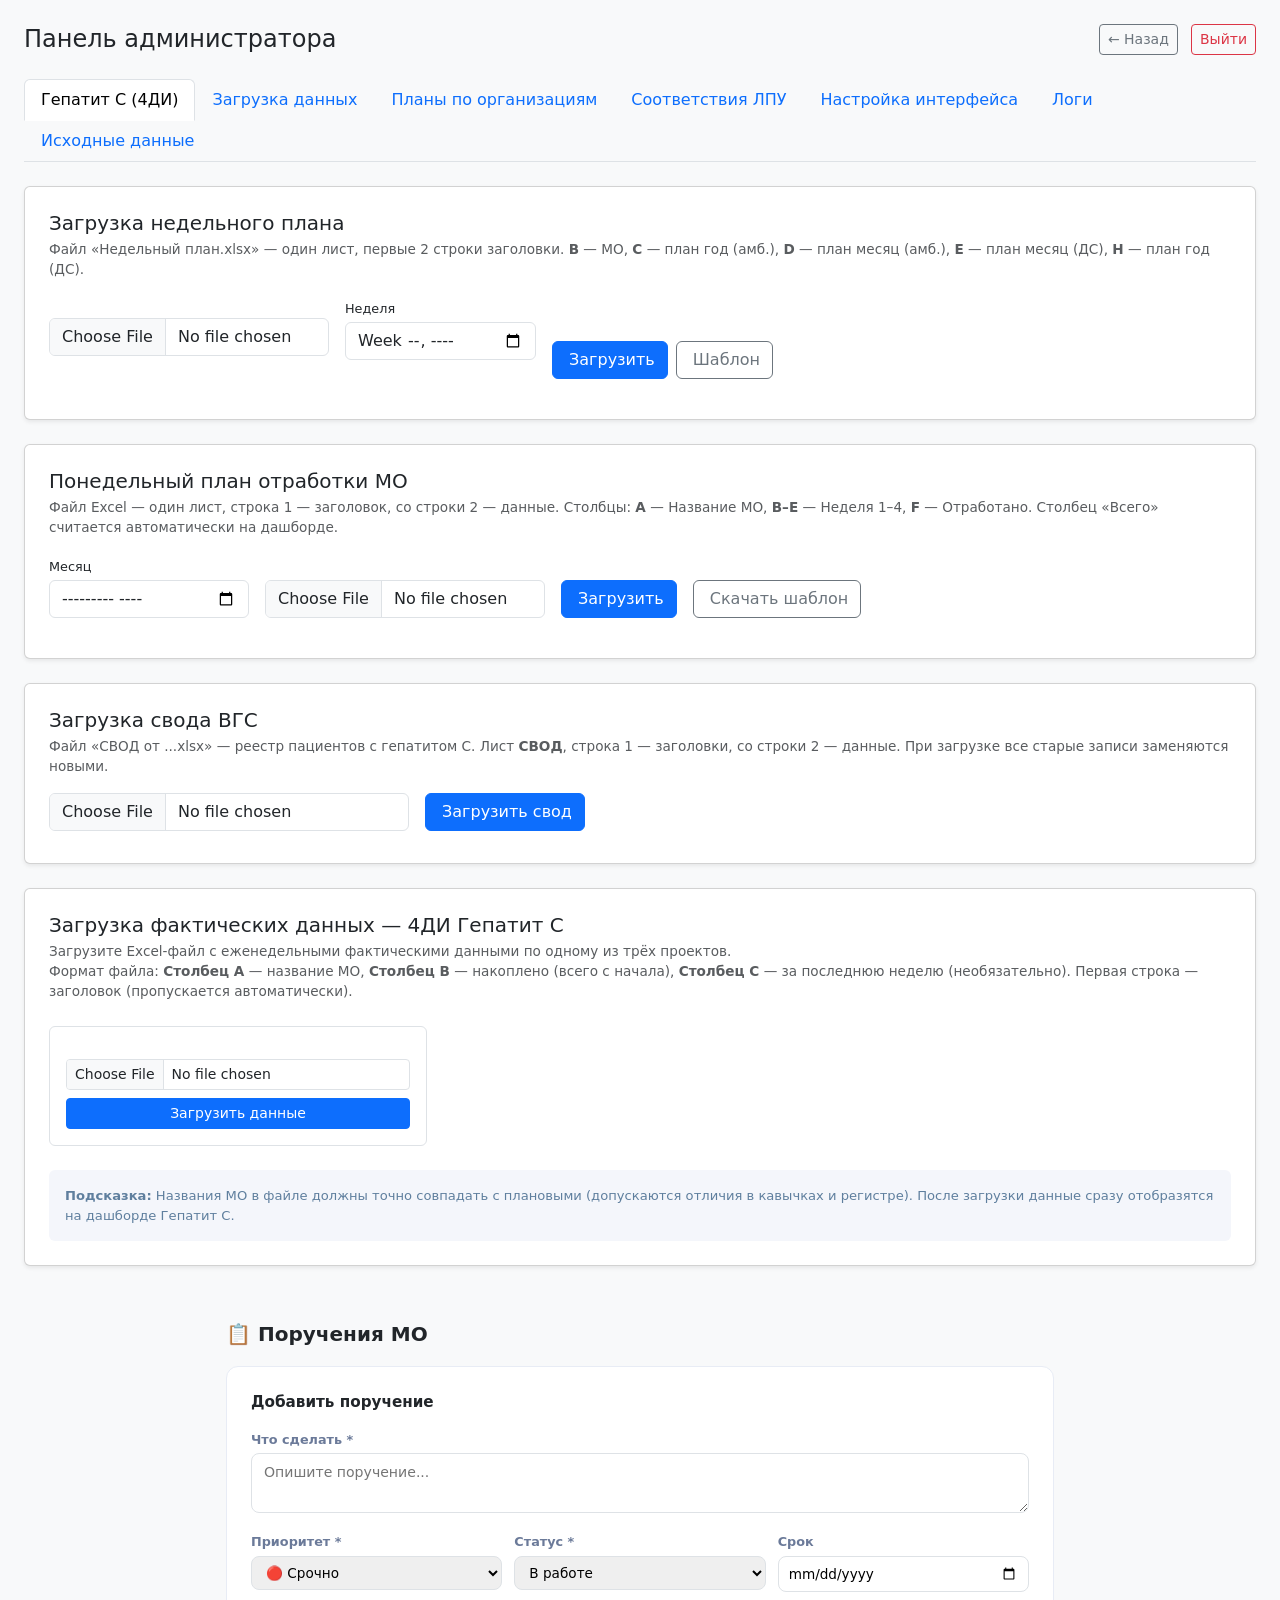
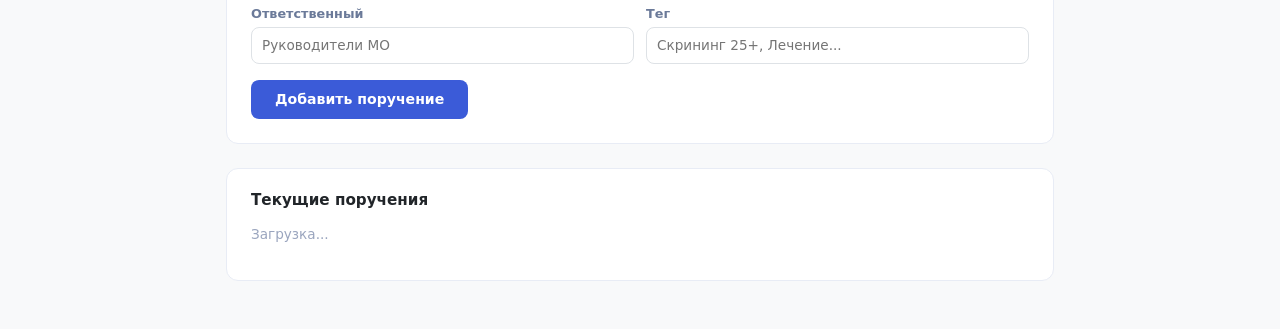
==== commit 66ee415c: "новый расчет недельного плана" ====
--- a/src/main/resources/templates/admin.html
+++ b/src/main/resources/templates/admin.html
@@ -23,7 +23,12 @@
     <!-- Табы -->
     <ul class="nav nav-tabs mb-4" id="adminTabs">
         <li class="nav-item">
-            <button class="nav-link active" data-bs-toggle="tab" data-bs-target="#tab-data">
+            <button class="nav-link active" data-bs-toggle="tab" data-bs-target="#tab-hcv">
+                Гепатит С (4ДИ)
+            </button>
+        </li>
+        <li class="nav-item">
+            <button class="nav-link" data-bs-toggle="tab" data-bs-target="#tab-data">
                 Загрузка данных
             </button>
         </li>
@@ -52,17 +57,12 @@
                 Исходные данные
             </button>
         </li>
-        <li class="nav-item">
-            <button class="nav-link" data-bs-toggle="tab" data-bs-target="#tab-hcv">
-                Гепатит С (4ДИ)
-            </button>
-        </li>
     </ul>
 
     <div class="tab-content">
 
         <!-- ── Таб 1: Загрузка данных ── -->
-        <div class="tab-pane fade show active" id="tab-data">
+        <div class="tab-pane fade" id="tab-data">
             <div class="row g-4">
                 <div class="col-12 col-lg-5 col-xl-4">
                     <div class="card shadow-sm h-100">
@@ -415,7 +415,7 @@
         </div>
 
         <!-- ── Таб: Гепатит С (4ДИ) ── -->
-        <div class="tab-pane fade" id="tab-hcv">
+        <div class="tab-pane fade show active" id="tab-hcv">
 
             <!-- Недельный план -->
             <div class="card shadow-sm mb-4">
@@ -435,10 +435,13 @@
                                    oninput="updateWeekDatesLabel()">
                             <div id="hcvWeekDatesLabel" class="text-muted mt-1" style="font-size:0.78rem;min-height:1.2em;"></div>
                         </div>
-                        <div style="align-self:flex-end;">
+                        <div style="align-self:flex-end;display:flex;gap:8px;">
                             <button class="btn btn-primary" onclick="uploadHcvWeeklyPlan()">
                                 <i class="bi bi-upload me-1"></i>Загрузить
                             </button>
+                            <a class="btn btn-outline-secondary" th:href="${basePath + '/api/hcv/weekly-plan/template'}">
+                                <i class="bi bi-download me-1"></i>Шаблон
+                            </a>
                         </div>
                         <span id="hcvWeeklyPlanStatus" class="text-muted" style="font-size:0.85rem;align-self:flex-end;"></span>
                     </div>
@@ -478,6 +481,59 @@
                                     </tr>
                                 </thead>
                                 <tbody id="hcvWeeklyPlanBody"></tbody>
+                            </table>
+                        </div>
+                    </div>
+                </div>
+            </div>
+
+            <!-- Понедельный план отработки МО -->
+            <div class="card shadow-sm mb-4">
+                <div class="card-body p-4">
+                    <h5 class="mb-1">Понедельный план отработки МО</h5>
+                    <p class="text-muted mb-3" style="font-size:0.85rem;">
+                        Файл Excel — один лист, строка 1 — заголовок, со строки 2 — данные.
+                        Столбцы: <strong>A</strong> — Название МО, <strong>B–E</strong> — Неделя 1–4, <strong>F</strong> — Отработано.
+                        Столбец «Всего» считается автоматически на дашборде.
+                    </p>
+                    <div class="d-flex align-items-end gap-3 flex-wrap mb-3">
+                        <div>
+                            <label class="form-label mb-1" style="font-size:0.8rem;color:var(--emias-muted);">Месяц</label>
+                            <input type="month" id="moWorkPlanMonth" class="form-control" style="max-width:200px;">
+                        </div>
+                        <input type="file" id="moWorkPlanFile" accept=".xlsx" class="form-control" style="max-width:280px;align-self:flex-end;">
+                        <button class="btn btn-primary" onclick="uploadMoWorkPlan()">
+                            <i class="bi bi-upload me-1"></i>Загрузить
+                        </button>
+                        <a class="btn btn-outline-secondary" th:href="${basePath + '/api/hcv/mo-work-plan/template'}">
+                            <i class="bi bi-download me-1"></i>Скачать шаблон
+                        </a>
+                        <span id="moWorkPlanStatus" class="text-muted" style="font-size:0.85rem;"></span>
+                    </div>
+
+                    <!-- Превью -->
+                    <div id="moWorkPlanPreview" style="display:none;">
+                        <hr class="my-3">
+                        <div class="d-flex align-items-center gap-3 mb-3 flex-wrap">
+                            <span class="fw-semibold" style="font-size:0.88rem;">Данные за месяц:</span>
+                            <select id="moWorkPlanMonthSelect" class="form-select form-select-sm" style="max-width:200px;" onchange="loadMoWorkPlanPreview()"></select>
+                            <span id="moWorkPlanCount" class="text-muted ms-auto" style="font-size:0.82rem;"></span>
+                        </div>
+                        <div style="max-height:420px;overflow-y:auto;border-radius:8px;border:1px solid var(--emias-border,#E8ECF5);">
+                            <table class="table table-sm table-hover mb-0" style="font-size:0.8rem;">
+                                <thead style="position:sticky;top:0;z-index:1;" class="table-light">
+                                    <tr>
+                                        <th style="width:36px;">№</th>
+                                        <th>Медицинская организация</th>
+                                        <th class="text-end">Всего</th>
+                                        <th class="text-end">Неделя 1</th>
+                                        <th class="text-end">Неделя 2</th>
+                                        <th class="text-end">Неделя 3</th>
+                                        <th class="text-end">Неделя 4</th>
+                                        <th class="text-end">Отработано</th>
+                                    </tr>
+                                </thead>
+                                <tbody id="moWorkPlanBody"></tbody>
                             </table>
                         </div>
                     </div>
@@ -1314,28 +1370,24 @@
             .then(rows => {
                 if (!Array.isArray(rows)) return;
                 document.getElementById('hcvWeeklyPlanCount').textContent = rows.length + ' организаций';
+                const dynColor = v => v == null ? '' : v > 0 ? 'color:#198754;font-weight:600;' : v < 0 ? 'color:#dc3545;font-weight:600;' : '';
+                const fmtDyn  = v => v == null ? '—' : (v > 0 ? '+' : '') + v;
                 document.getElementById('hcvWeeklyPlanBody').innerHTML = rows.map((r, i) => {
-                    const pctAmb  = r.planYearAmb  ? Math.round((r.waitingAmb    || 0) / r.planYearAmb  * 100) : null;
-                    const pctStat = r.planYearStat ? Math.round((r.referralsStat || 0) / r.planYearStat * 100) : null;
-                    const dynAmb  = (r.weeklyFactAmb  != null && r.weeklyPlanAmb  != null) ? r.weeklyFactAmb  - r.weeklyPlanAmb  : null;
-                    const dynStat = (r.weeklyFactStat != null && r.weeklyPlanStat != null) ? r.weeklyFactStat - r.weeklyPlanStat : null;
-                    const dynColor = v => v == null ? '' : v > 0 ? 'color:#198754;font-weight:600;' : v < 0 ? 'color:#dc3545;font-weight:600;' : '';
-                    const fmtDyn  = v => v == null ? '—' : (v > 0 ? '+' : '') + v;
                     return `<tr>
                         <td class="text-muted">${i + 1}</td>
                         <td>${safeEsc(r.orgName)}</td>
                         <td class="text-end" style="border-left:2px solid #dee2e6;">${r.planYearAmb ?? '—'}</td>
                         <td class="text-end">${r.waitingAmb ?? '—'}</td>
-                        <td class="text-end">${pctAmb != null ? pctAmb + '%' : '—'}</td>
+                        <td class="text-end">${r.pctAmb != null ? r.pctAmb + '%' : '—'}</td>
                         <td class="text-end">${r.weeklyPlanAmb ?? '—'}</td>
                         <td class="text-end">${r.weeklyFactAmb ?? '—'}</td>
-                        <td class="text-end" style="${dynColor(dynAmb)}">${fmtDyn(dynAmb)}</td>
+                        <td class="text-end" style="${dynColor(r.dynamicAmb)}">${fmtDyn(r.dynamicAmb)}</td>
                         <td class="text-end" style="border-left:2px solid #dee2e6;">${r.planYearStat ?? '—'}</td>
                         <td class="text-end">${r.referralsStat ?? '—'}</td>
-                        <td class="text-end">${pctStat != null ? pctStat + '%' : '—'}</td>
+                        <td class="text-end">${r.pctStat != null ? r.pctStat + '%' : '—'}</td>
                         <td class="text-end">${r.weeklyPlanStat ?? '—'}</td>
                         <td class="text-end">${r.weeklyFactStat ?? '—'}</td>
-                        <td class="text-end" style="${dynColor(dynStat)}">${fmtDyn(dynStat)}</td>
+                        <td class="text-end" style="${dynColor(r.dynamicStat)}">${fmtDyn(r.dynamicStat)}</td>
                     </tr>`;
                 }).join('');
             })
@@ -1526,5 +1578,84 @@
 document.addEventListener('DOMContentLoaded', loadTasks);
 </script>
 
+<script>
+/* ── Понедельный план отработки МО ── */
+(function () {
+    const MONTHS_RU = ['январь','февраль','март','апрель','май','июнь',
+                       'июль','август','сентябрь','октябрь','ноябрь','декабрь'];
+
+    function fmtMonth(ym) {
+        const [y, m] = ym.split('-');
+        return MONTHS_RU[parseInt(m, 10) - 1] + ' ' + y;
+    }
+
+    function fmt(v) { return v != null ? v : '—'; }
+
+    window.uploadMoWorkPlan = function () {
+        const fileInput = document.getElementById('moWorkPlanFile');
+        const monthInput = document.getElementById('moWorkPlanMonth');
+        const status = document.getElementById('moWorkPlanStatus');
+
+        if (!fileInput.files.length) { status.textContent = 'Выберите файл'; return; }
+        if (!monthInput.value) { status.textContent = 'Выберите месяц'; return; }
+
+        const formData = new FormData();
+        formData.append('file', fileInput.files[0]);
+        formData.append('month', monthInput.value);
+
+        status.textContent = 'Загрузка…';
+        fetch(BASE_PATH + '/api/hcv/mo-work-plan/upload', { method: 'POST', body: formData })
+            .then(r => r.json())
+            .then(data => {
+                if (data.error) { status.textContent = '✗ ' + data.error; return; }
+                status.textContent = '✓ Загружено ' + data.count + ' строк за ' + fmtMonth(data.month);
+                loadMoWorkPlanMonths(data.month);
+                document.getElementById('moWorkPlanPreview').style.display = 'block';
+            })
+            .catch(() => { status.textContent = '✗ Ошибка при загрузке'; });
+    };
+
+    function loadMoWorkPlanMonths(selectMonth) {
+        fetch(BASE_PATH + '/api/hcv/mo-work-plan/months')
+            .then(r => r.json())
+            .then(months => {
+                const sel = document.getElementById('moWorkPlanMonthSelect');
+                sel.innerHTML = months.map(m =>
+                    `<option value="${m}" ${m === selectMonth ? 'selected' : ''}>${fmtMonth(m)}</option>`
+                ).join('');
+                if (months.length) {
+                    document.getElementById('moWorkPlanPreview').style.display = 'block';
+                    loadMoWorkPlanPreview();
+                }
+            });
+    }
+
+    window.loadMoWorkPlanPreview = function () {
+        const sel = document.getElementById('moWorkPlanMonthSelect');
+        if (!sel.value) return;
+        fetch(BASE_PATH + '/api/hcv/mo-work-plan?month=' + sel.value)
+            .then(r => r.json())
+            .then(rows => {
+                document.getElementById('moWorkPlanCount').textContent = rows.length + ' организаций';
+                document.getElementById('moWorkPlanBody').innerHTML = rows.map((r, i) => {
+                    const total = (r.week1 || 0) + (r.week2 || 0) + (r.week3 || 0) + (r.week4 || 0);
+                    return `<tr>
+                        <td class="text-center text-muted">${i + 1}</td>
+                        <td>${escHtml(r.orgName)}</td>
+                        <td class="text-end fw-semibold">${total || '—'}</td>
+                        <td class="text-end">${fmt(r.week1)}</td>
+                        <td class="text-end">${fmt(r.week2)}</td>
+                        <td class="text-end">${fmt(r.week3)}</td>
+                        <td class="text-end">${fmt(r.week4)}</td>
+                        <td class="text-end">${fmt(r.worked)}</td>
+                    </tr>`;
+                }).join('');
+            });
+    };
+
+    document.addEventListener('DOMContentLoaded', () => loadMoWorkPlanMonths(null));
+})();
+</script>
+
 </body>
 </html>
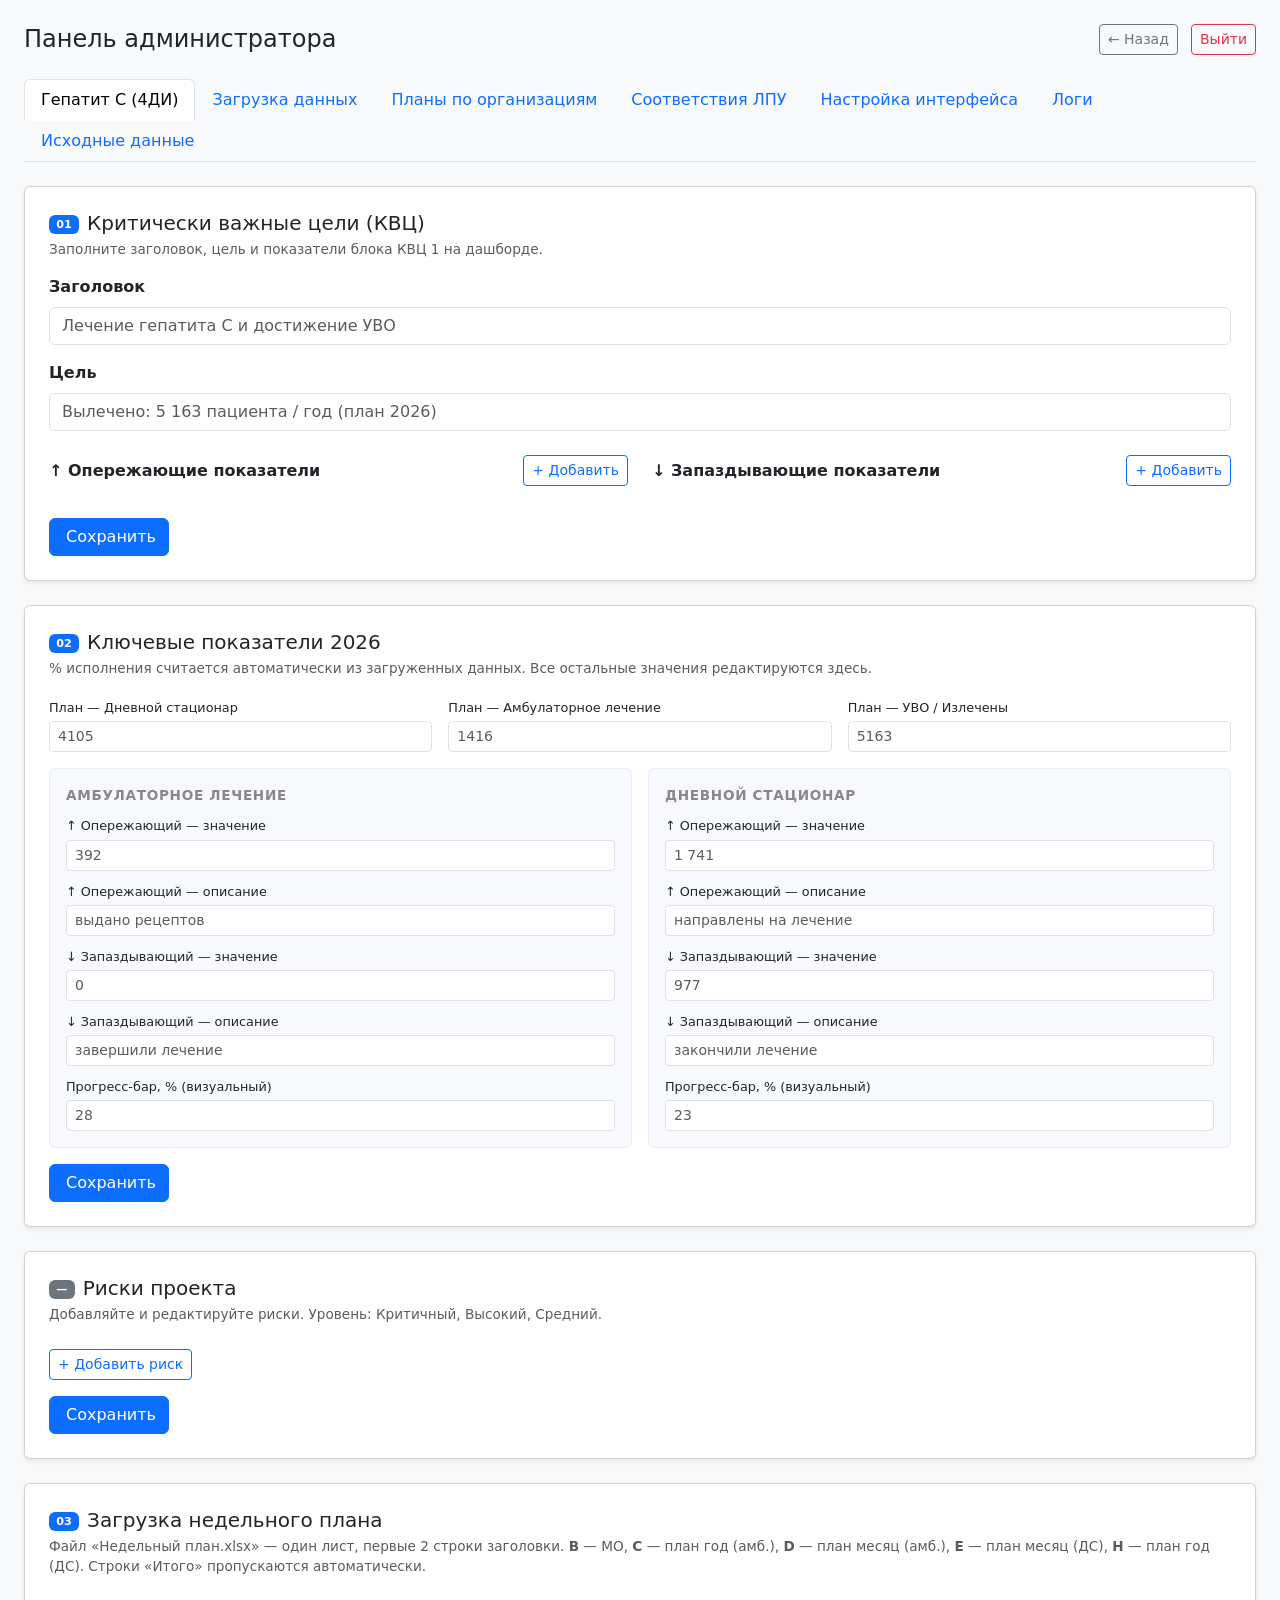
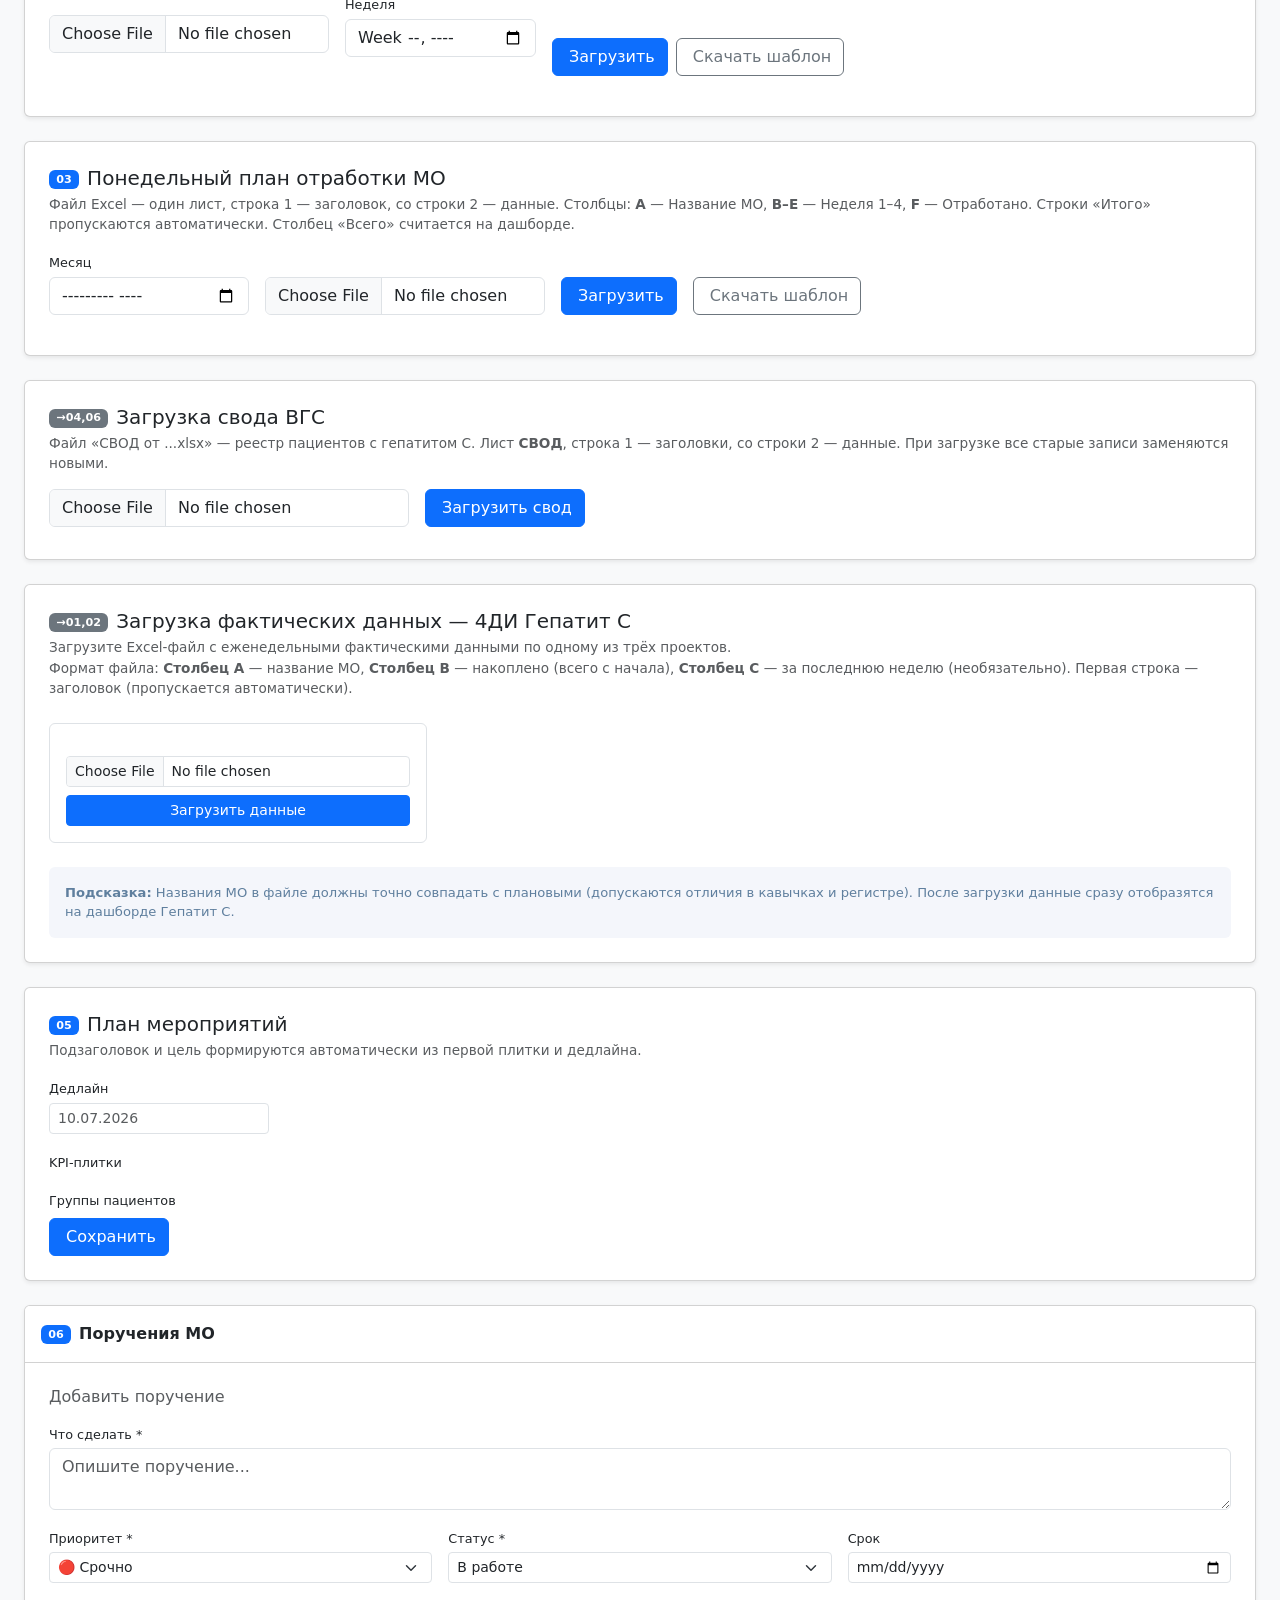
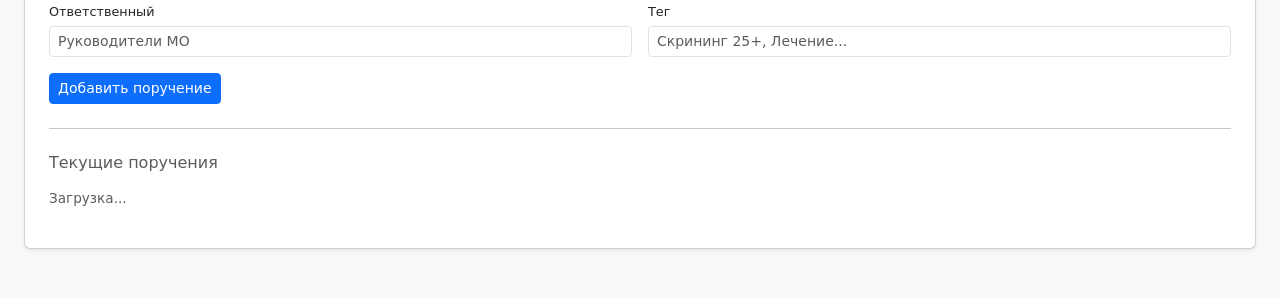
==== commit ca7d3a16: "fix: формулы Excel, дубль /spec, предпросмотр и порядок секций в admin - HcvService, MoWorkPlanServi" ====
--- a/src/main/resources/templates/admin.html
+++ b/src/main/resources/templates/admin.html
@@ -417,15 +417,154 @@
         <!-- ── Таб: Гепатит С (4ДИ) ── -->
         <div class="tab-pane fade show active" id="tab-hcv">
 
-            <!-- Недельный план -->
+            <!-- Критически важные цели -->
             <div class="card shadow-sm mb-4">
                 <div class="card-body p-4">
-                    <h5 class="mb-1">Загрузка недельного плана</h5>
+                    <h5 class="mb-1"><span class="badge bg-primary me-2" style="font-size:.7rem;vertical-align:middle;">01</span>Критически важные цели (КВЦ)</h5>
+                    <p class="text-muted mb-3" style="font-size:0.85rem;">Заполните заголовок, цель и показатели блока КВЦ 1 на дашборде.</p>
+
+                    <div class="mb-3">
+                        <label class="form-label fw-semibold">Заголовок</label>
+                        <input type="text" id="kvcTitle" class="form-control" placeholder="Лечение гепатита С и достижение УВО">
+                    </div>
+                    <div class="mb-4">
+                        <label class="form-label fw-semibold">Цель</label>
+                        <input type="text" id="kvcGoal" class="form-control" placeholder="Вылечено: 5 163 пациента / год (план 2026)">
+                    </div>
+
+                    <div class="row g-4 mb-4">
+                        <!-- Опережающие -->
+                        <div class="col-md-6">
+                            <div class="d-flex align-items-center justify-content-between mb-2">
+                                <label class="form-label fw-semibold mb-0">↑ Опережающие показатели</label>
+                                <button class="btn btn-sm btn-outline-primary" onclick="kvcAddRow('leading')">+ Добавить</button>
+                            </div>
+                            <div id="kvcLeadingRows"></div>
+                        </div>
+                        <!-- Запаздывающие -->
+                        <div class="col-md-6">
+                            <div class="d-flex align-items-center justify-content-between mb-2">
+                                <label class="form-label fw-semibold mb-0">↓ Запаздывающие показатели</label>
+                                <button class="btn btn-sm btn-outline-primary" onclick="kvcAddRow('lagging')">+ Добавить</button>
+                            </div>
+                            <div id="kvcLaggingRows"></div>
+                        </div>
+                    </div>
+
+                    <div class="d-flex align-items-center gap-3">
+                        <button class="btn btn-primary" onclick="saveKvc()"><i class="bi bi-save me-1"></i>Сохранить</button>
+                        <span id="kvcStatus" class="text-muted" style="font-size:0.85rem;"></span>
+                    </div>
+                </div>
+            </div>
+
+            <!-- Ключевые показатели 2026 -->
+            <div class="card shadow-sm mb-4">
+                <div class="card-body p-4">
+                    <h5 class="mb-1"><span class="badge bg-primary me-2" style="font-size:.7rem;vertical-align:middle;">02</span>Ключевые показатели 2026</h5>
+                    <p class="text-muted mb-3" style="font-size:0.85rem;">% исполнения считается автоматически из загруженных данных. Все остальные значения редактируются здесь.</p>
+
+                    <!-- Плановые цифры -->
+                    <div class="row g-3 mb-3">
+                        <div class="col-md-4">
+                            <label class="form-label mb-1" style="font-size:0.8rem;">План — Дневной стационар</label>
+                            <input type="number" id="kpiTargetStat" class="form-control form-control-sm" placeholder="4105">
+                        </div>
+                        <div class="col-md-4">
+                            <label class="form-label mb-1" style="font-size:0.8rem;">План — Амбулаторное лечение</label>
+                            <input type="number" id="kpiTargetAmb" class="form-control form-control-sm" placeholder="1416">
+                        </div>
+                        <div class="col-md-4">
+                            <label class="form-label mb-1" style="font-size:0.8rem;">План — УВО / Излечены</label>
+                            <input type="number" id="kpiTargetUvo" class="form-control form-control-sm" placeholder="5163">
+                        </div>
+                    </div>
+
+                    <div class="row g-3">
+                        <!-- Амбулаторное лечение -->
+                        <div class="col-md-6">
+                            <div class="p-3 rounded" style="background:var(--emias-bg,#F8F9FC);border:1px solid var(--emias-border,#E8ECF5);">
+                                <div class="fw-semibold mb-2" style="font-size:0.85rem;text-transform:uppercase;letter-spacing:.05em;color:#888;">Амбулаторное лечение</div>
+                                <div class="mb-2">
+                                    <label class="form-label mb-1" style="font-size:0.8rem;">↑ Опережающий — значение</label>
+                                    <input type="text" id="kpiAmbLeadVal" class="form-control form-control-sm" placeholder="392">
+                                </div>
+                                <div class="mb-2">
+                                    <label class="form-label mb-1" style="font-size:0.8rem;">↑ Опережающий — описание</label>
+                                    <input type="text" id="kpiAmbLeadDesc" class="form-control form-control-sm" placeholder="выдано рецептов">
+                                </div>
+                                <div class="mb-2">
+                                    <label class="form-label mb-1" style="font-size:0.8rem;">↓ Запаздывающий — значение</label>
+                                    <input type="text" id="kpiAmbLagVal" class="form-control form-control-sm" placeholder="0">
+                                </div>
+                                <div class="mb-2">
+                                    <label class="form-label mb-1" style="font-size:0.8rem;">↓ Запаздывающий — описание</label>
+                                    <input type="text" id="kpiAmbLagDesc" class="form-control form-control-sm" placeholder="завершили лечение">
+                                </div>
+                                <div class="mb-0">
+                                    <label class="form-label mb-1" style="font-size:0.8rem;">Прогресс-бар, % (визуальный)</label>
+                                    <input type="number" id="kpiAmbProgress" class="form-control form-control-sm" placeholder="28" min="0" max="100">
+                                </div>
+                            </div>
+                        </div>
+                        <!-- Дневной стационар -->
+                        <div class="col-md-6">
+                            <div class="p-3 rounded" style="background:var(--emias-bg,#F8F9FC);border:1px solid var(--emias-border,#E8ECF5);">
+                                <div class="fw-semibold mb-2" style="font-size:0.85rem;text-transform:uppercase;letter-spacing:.05em;color:#888;">Дневной стационар</div>
+                                <div class="mb-2">
+                                    <label class="form-label mb-1" style="font-size:0.8rem;">↑ Опережающий — значение</label>
+                                    <input type="text" id="kpiStatLeadVal" class="form-control form-control-sm" placeholder="1 741">
+                                </div>
+                                <div class="mb-2">
+                                    <label class="form-label mb-1" style="font-size:0.8rem;">↑ Опережающий — описание</label>
+                                    <input type="text" id="kpiStatLeadDesc" class="form-control form-control-sm" placeholder="направлены на лечение">
+                                </div>
+                                <div class="mb-2">
+                                    <label class="form-label mb-1" style="font-size:0.8rem;">↓ Запаздывающий — значение</label>
+                                    <input type="text" id="kpiStatLagVal" class="form-control form-control-sm" placeholder="977">
+                                </div>
+                                <div class="mb-2">
+                                    <label class="form-label mb-1" style="font-size:0.8rem;">↓ Запаздывающий — описание</label>
+                                    <input type="text" id="kpiStatLagDesc" class="form-control form-control-sm" placeholder="закончили лечение">
+                                </div>
+                                <div class="mb-0">
+                                    <label class="form-label mb-1" style="font-size:0.8rem;">Прогресс-бар, % (визуальный)</label>
+                                    <input type="number" id="kpiStatProgress" class="form-control form-control-sm" placeholder="23" min="0" max="100">
+                                </div>
+                            </div>
+                        </div>
+                    </div>
+
+                    <div class="d-flex align-items-center gap-3 mt-3">
+                        <button class="btn btn-primary" onclick="saveKpi()"><i class="bi bi-save me-1"></i>Сохранить</button>
+                        <span id="kpiStatus" class="text-muted" style="font-size:0.85rem;"></span>
+                    </div>
+                </div>
+            </div>
+
+            <!-- Риски проекта — на фронте без номера, между 02 и 03 -->
+            <div class="card shadow-sm mb-4">
+                <div class="card-body p-4">
+                    <h5 class="mb-1"><span class="badge bg-secondary me-2" style="font-size:.7rem;vertical-align:middle;">—</span>Риски проекта</h5>
+                    <p class="text-muted mb-3" style="font-size:0.85rem;">Добавляйте и редактируйте риски. Уровень: Критичный, Высокий, Средний.</p>
+                    <div id="risksAdminRows"></div>
+                    <button class="btn btn-sm btn-outline-primary mt-2" onclick="risksAddRow()">+ Добавить риск</button>
+                    <div class="d-flex align-items-center gap-3 mt-3">
+                        <button class="btn btn-primary" onclick="saveRisks()"><i class="bi bi-save me-1"></i>Сохранить</button>
+                        <span id="risksStatus" class="text-muted" style="font-size:0.85rem;"></span>
+                    </div>
+                </div>
+            </div>
+
+            <!-- 03 Рейтинг исполнения — загрузка недельного плана -->
+            <div class="card shadow-sm mb-4">
+                <div class="card-body p-4">
+                    <h5 class="mb-1"><span class="badge bg-primary me-2" style="font-size:.7rem;vertical-align:middle;">03</span>Загрузка недельного плана</h5>
                     <p class="text-muted mb-3" style="font-size:0.85rem;">
                         Файл «Недельный план.xlsx» — один лист, первые 2 строки заголовки.
                         <strong>B</strong> — МО, <strong>C</strong> — план год (амб.),
                         <strong>D</strong> — план месяц (амб.), <strong>E</strong> — план месяц (ДС),
-                        <strong>H</strong> — план год (ДС).
+                        <strong>H</strong> — план год (ДС). Строки «Итого» пропускаются автоматически.
                     </p>
                     <div class="d-flex align-items-center gap-3 flex-wrap mb-3">
                         <input type="file" id="hcvWeeklyPlanFile" accept=".xlsx" class="form-control" style="max-width:280px;">
@@ -440,13 +579,12 @@
                                 <i class="bi bi-upload me-1"></i>Загрузить
                             </button>
                             <a class="btn btn-outline-secondary" th:href="${basePath + '/api/hcv/weekly-plan/template'}">
-                                <i class="bi bi-download me-1"></i>Шаблон
+                                <i class="bi bi-download me-1"></i>Скачать шаблон
                             </a>
                         </div>
                         <span id="hcvWeeklyPlanStatus" class="text-muted" style="font-size:0.85rem;align-self:flex-end;"></span>
                     </div>
 
-                    <!-- Превью -->
                     <div id="hcvWeeklyPlanPreview" style="display:none;">
                         <hr class="my-3">
                         <div class="d-flex align-items-center gap-3 mb-3 flex-wrap">
@@ -487,14 +625,14 @@
                 </div>
             </div>
 
-            <!-- Понедельный план отработки МО -->
+            <!-- 03 (продолжение) — Понедельный план отработки МО -->
             <div class="card shadow-sm mb-4">
                 <div class="card-body p-4">
-                    <h5 class="mb-1">Понедельный план отработки МО</h5>
+                    <h5 class="mb-1"><span class="badge bg-primary me-2" style="font-size:.7rem;vertical-align:middle;">03</span>Понедельный план отработки МО</h5>
                     <p class="text-muted mb-3" style="font-size:0.85rem;">
                         Файл Excel — один лист, строка 1 — заголовок, со строки 2 — данные.
                         Столбцы: <strong>A</strong> — Название МО, <strong>B–E</strong> — Неделя 1–4, <strong>F</strong> — Отработано.
-                        Столбец «Всего» считается автоматически на дашборде.
+                        Строки «Итого» пропускаются автоматически. Столбец «Всего» считается на дашборде.
                     </p>
                     <div class="d-flex align-items-end gap-3 flex-wrap mb-3">
                         <div>
@@ -511,7 +649,6 @@
                         <span id="moWorkPlanStatus" class="text-muted" style="font-size:0.85rem;"></span>
                     </div>
 
-                    <!-- Превью -->
                     <div id="moWorkPlanPreview" style="display:none;">
                         <hr class="my-3">
                         <div class="d-flex align-items-center gap-3 mb-3 flex-wrap">
@@ -540,10 +677,12 @@
                 </div>
             </div>
 
-            <!-- Свод ВГС -->
+            <!-- Свод ВГС — питает разделы 04 Путь пациента и 06 Рейтинг МО -->
             <div class="card shadow-sm mb-4">
                 <div class="card-body p-4">
-                    <h5 class="mb-1">Загрузка свода ВГС</h5>
+                    <h5 class="mb-1">
+                        <span class="badge bg-secondary me-2" style="font-size:.7rem;vertical-align:middle;" title="Питает разделы 04 и 06">→04,06</span>Загрузка свода ВГС
+                    </h5>
                     <p class="text-muted mb-3" style="font-size:0.85rem;">
                         Файл «СВОД от ...xlsx» — реестр пациентов с гепатитом С.
                         Лист <strong>СВОД</strong>, строка 1 — заголовки, со строки 2 — данные.
@@ -559,9 +698,13 @@
                     <div id="hcvRegistryCount" class="mt-2 text-muted" style="font-size:0.82rem;"></div>
                 </div>
             </div>
-            <div class="card shadow-sm">
+
+            <!-- 4ДИ — питает разделы 01 КВЦ и 02 КПИ -->
+            <div class="card shadow-sm mb-4">
                 <div class="card-body p-4">
-                    <h5 class="mb-1">Загрузка фактических данных — 4ДИ Гепатит С</h5>
+                    <h5 class="mb-1">
+                        <span class="badge bg-secondary me-2" style="font-size:.7rem;vertical-align:middle;" title="Питает разделы 01 и 02">→01,02</span>Загрузка фактических данных — 4ДИ Гепатит С
+                    </h5>
                     <p class="text-muted mb-4" style="font-size:0.85rem;">
                         Загрузите Excel-файл с еженедельными фактическими данными по одному из трёх проектов.
                         <br>Формат файла: <strong>Столбец A</strong> — название МО,
@@ -597,6 +740,84 @@
                     </div>
                 </div>
             </div>
+
+            <!-- 05 План мероприятий -->
+            <div class="card shadow-sm mb-4">
+                <div class="card-body p-4">
+                    <h5 class="mb-1"><span class="badge bg-primary me-2" style="font-size:.7rem;vertical-align:middle;">05</span>План мероприятий</h5>
+                    <p class="text-muted mb-3" style="font-size:0.85rem;">Подзаголовок и цель формируются автоматически из первой плитки и дедлайна.</p>
+
+                    <div class="mb-3" style="max-width:220px;">
+                        <label class="form-label mb-1" style="font-size:0.8rem;">Дедлайн</label>
+                        <input type="text" id="apDeadline" class="form-control form-control-sm" placeholder="10.07.2026">
+                    </div>
+
+                    <label class="form-label mb-2" style="font-size:0.8rem;">KPI-плитки</label>
+                    <div class="row g-2 mb-3" id="apKpiAdmin"></div>
+
+                    <label class="form-label mb-2" style="font-size:0.8rem;">Группы пациентов</label>
+                    <div class="row g-3 mb-3" id="apGroupsAdmin"></div>
+
+                    <div class="d-flex align-items-center gap-3">
+                        <button class="btn btn-primary" onclick="saveActionPlan()"><i class="bi bi-save me-1"></i>Сохранить</button>
+                        <span id="apStatus" class="text-muted" style="font-size:0.85rem;"></span>
+                    </div>
+                </div>
+            </div>
+
+            <!-- 06 Поручения МО -->
+            <div class="card shadow-sm mb-4">
+                <div class="card-header bg-white fw-semibold py-3"><span class="badge bg-primary me-2" style="font-size:.7rem;vertical-align:middle;">06</span>Поручения МО</div>
+                <div class="card-body p-4">
+                    <h6 class="mb-3 text-muted">Добавить поручение</h6>
+                    <form id="task-form" onsubmit="event.preventDefault();submitTask();">
+                        <div class="mb-3">
+                            <label class="form-label mb-1" style="font-size:0.8rem;">Что сделать *</label>
+                            <textarea name="title" required rows="2" class="form-control" placeholder="Опишите поручение..."></textarea>
+                        </div>
+                        <div class="row g-3 mb-3">
+                            <div class="col-md-4">
+                                <label class="form-label mb-1" style="font-size:0.8rem;">Приоритет *</label>
+                                <select name="priority" required class="form-select form-select-sm">
+                                    <option value="URGENT">🔴 Срочно</option>
+                                    <option value="HIGH">🟡 Высокий</option>
+                                    <option value="NORMAL">🟢 Обычный</option>
+                                </select>
+                            </div>
+                            <div class="col-md-4">
+                                <label class="form-label mb-1" style="font-size:0.8rem;">Статус *</label>
+                                <select name="status" required class="form-select form-select-sm">
+                                    <option value="IN_PROGRESS">В работе</option>
+                                    <option value="DONE">Выполнено</option>
+                                    <option value="OVERDUE">Просрочено</option>
+                                </select>
+                            </div>
+                            <div class="col-md-4">
+                                <label class="form-label mb-1" style="font-size:0.8rem;">Срок</label>
+                                <input type="date" name="deadline" class="form-control form-control-sm">
+                            </div>
+                        </div>
+                        <div class="row g-3 mb-3">
+                            <div class="col-md-6">
+                                <label class="form-label mb-1" style="font-size:0.8rem;">Ответственный</label>
+                                <input type="text" name="responsible" class="form-control form-control-sm" placeholder="Руководители МО">
+                            </div>
+                            <div class="col-md-6">
+                                <label class="form-label mb-1" style="font-size:0.8rem;">Тег</label>
+                                <input type="text" name="tag" class="form-control form-control-sm" placeholder="Скрининг 25+, Лечение...">
+                            </div>
+                        </div>
+                        <button id="task-btn" type="submit" class="btn btn-primary btn-sm">Добавить поручение</button>
+                        <div id="task-status" style="display:none;" class="mt-2"></div>
+                    </form>
+
+                    <hr class="my-4">
+
+                    <h6 class="mb-3 text-muted">Текущие поручения</h6>
+                    <div id="tasks-list"><p class="text-muted" style="font-size:.85rem;">Загрузка...</p></div>
+                </div>
+            </div>
+
         </div>
 
     </div>
@@ -619,70 +840,6 @@
                 <button type="button" class="btn btn-secondary" data-bs-dismiss="modal">Закрыть</button>
             </div>
         </div>
-    </div>
-</div>
-
-<!-- ══ ПОРУЧЕНИЯ МО ══════════════════════════════════════════ -->
-<div style="max-width:860px;margin:32px auto 0;padding:0 16px 48px;">
-    <h5 style="font-weight:700;margin-bottom:20px;">📋 Поручения МО</h5>
-
-    <!-- Форма добавления -->
-    <div style="background:#fff;border:1px solid #e8ecf5;border-radius:12px;padding:24px;margin-bottom:24px;">
-        <div style="font-weight:600;margin-bottom:16px;font-size:.95rem;">Добавить поручение</div>
-        <form id="task-form" onsubmit="event.preventDefault();submitTask();">
-            <div style="margin-bottom:12px;">
-                <label style="font-size:.8rem;color:#6B7A99;font-weight:600;display:block;margin-bottom:4px;">Что сделать *</label>
-                <textarea name="title" required rows="2"
-                    style="width:100%;border:1px solid #dee2e6;border-radius:8px;padding:8px 12px;font-size:.88rem;font-family:inherit;resize:vertical;"
-                    placeholder="Опишите поручение..."></textarea>
-            </div>
-            <div style="display:grid;grid-template-columns:1fr 1fr 1fr;gap:12px;margin-bottom:12px;">
-                <div>
-                    <label style="font-size:.8rem;color:#6B7A99;font-weight:600;display:block;margin-bottom:4px;">Приоритет *</label>
-                    <select name="priority" required style="width:100%;border:1px solid #dee2e6;border-radius:8px;padding:7px 10px;font-size:.85rem;">
-                        <option value="URGENT">🔴 Срочно</option>
-                        <option value="HIGH">🟡 Высокий</option>
-                        <option value="NORMAL">🟢 Обычный</option>
-                    </select>
-                </div>
-                <div>
-                    <label style="font-size:.8rem;color:#6B7A99;font-weight:600;display:block;margin-bottom:4px;">Статус *</label>
-                    <select name="status" required style="width:100%;border:1px solid #dee2e6;border-radius:8px;padding:7px 10px;font-size:.85rem;">
-                        <option value="IN_PROGRESS">В работе</option>
-                        <option value="DONE">Выполнено</option>
-                        <option value="OVERDUE">Просрочено</option>
-                    </select>
-                </div>
-                <div>
-                    <label style="font-size:.8rem;color:#6B7A99;font-weight:600;display:block;margin-bottom:4px;">Срок</label>
-                    <input type="date" name="deadline"
-                        style="width:100%;border:1px solid #dee2e6;border-radius:8px;padding:7px 10px;font-size:.85rem;">
-                </div>
-            </div>
-            <div style="display:grid;grid-template-columns:1fr 1fr;gap:12px;margin-bottom:16px;">
-                <div>
-                    <label style="font-size:.8rem;color:#6B7A99;font-weight:600;display:block;margin-bottom:4px;">Ответственный</label>
-                    <input type="text" name="responsible" placeholder="Руководители МО"
-                        style="width:100%;border:1px solid #dee2e6;border-radius:8px;padding:7px 10px;font-size:.85rem;">
-                </div>
-                <div>
-                    <label style="font-size:.8rem;color:#6B7A99;font-weight:600;display:block;margin-bottom:4px;">Тег</label>
-                    <input type="text" name="tag" placeholder="Скрининг 25+, Лечение..."
-                        style="width:100%;border:1px solid #dee2e6;border-radius:8px;padding:7px 10px;font-size:.85rem;">
-                </div>
-            </div>
-            <button id="task-btn" type="submit"
-                style="background:#3B5BD8;color:#fff;border:none;border-radius:8px;padding:9px 24px;font-size:.88rem;font-weight:600;cursor:pointer;">
-                Добавить поручение
-            </button>
-            <div id="task-status" style="display:none;margin-top:10px;"></div>
-        </form>
-    </div>
-
-    <!-- Список поручений -->
-    <div style="background:#fff;border:1px solid #e8ecf5;border-radius:12px;padding:20px 24px;">
-        <div style="font-weight:600;margin-bottom:12px;font-size:.95rem;">Текущие поручения</div>
-        <div id="tasks-list"><p style="color:#9AA5BE;font-size:.85rem;">Загрузка...</p></div>
     </div>
 </div>
 
@@ -1337,9 +1494,13 @@
                     loadHcvWeeklyPlanWeeks(week);
                 } else {
                     status.innerHTML = '<span class="text-danger"><i class="bi bi-x-circle me-1"></i>' + safeEsc(data.message) + '</span>';
+                    showErrors([data.message || 'Ошибка загрузки файла']);
                 }
             })
-            .catch(() => { status.innerHTML = '<span class="text-danger">Ошибка соединения</span>'; });
+            .catch(() => {
+                status.innerHTML = '<span class="text-danger">Ошибка соединения</span>';
+                showErrors(['Ошибка соединения с сервером. Проверьте сеть и попробуйте снова.']);
+            });
     }
 
     function loadHcvWeeklyPlanWeeks(selectWeek) {
@@ -1575,7 +1736,10 @@
     return String(s||'').replace(/&/g,'&amp;').replace(/</g,'&lt;').replace(/>/g,'&gt;');
 }
 
-document.addEventListener('DOMContentLoaded', loadTasks);
+document.addEventListener('DOMContentLoaded', () => {
+    loadTasks();
+    loadHcvWeeklyPlanWeeks(null);
+});
 </script>
 
 <script>
@@ -1607,12 +1771,19 @@
         fetch(BASE_PATH + '/api/hcv/mo-work-plan/upload', { method: 'POST', body: formData })
             .then(r => r.json())
             .then(data => {
-                if (data.error) { status.textContent = '✗ ' + data.error; return; }
+                if (data.error) {
+                    status.textContent = '✗ ' + data.error;
+                    showErrors([data.error]);
+                    return;
+                }
                 status.textContent = '✓ Загружено ' + data.count + ' строк за ' + fmtMonth(data.month);
                 loadMoWorkPlanMonths(data.month);
                 document.getElementById('moWorkPlanPreview').style.display = 'block';
             })
-            .catch(() => { status.textContent = '✗ Ошибка при загрузке'; });
+            .catch(() => {
+                status.textContent = '✗ Ошибка при загрузке';
+                showErrors(['Ошибка соединения с сервером. Проверьте сеть и попробуйте снова.']);
+            });
     };
 
     function loadMoWorkPlanMonths(selectMonth) {
@@ -1657,5 +1828,311 @@
 })();
 </script>
 
+<script th:inline="javascript">
+/* ── КВЦ (Критически важные цели) ── */
+(function () {
+    function rowHtml(group, idx, title, subtitle) {
+        return `<div class="d-flex gap-2 mb-2 align-items-start" id="kvc-${group}-${idx}">
+            <div class="flex-grow-1">
+                <input type="text" class="form-control form-control-sm mb-1"
+                       id="kvc-${group}-title-${idx}" placeholder="Заголовок показателя" value="${escHtml(title||'')}">
+                <input type="text" class="form-control form-control-sm"
+                       id="kvc-${group}-sub-${idx}" placeholder="Подзаголовок" value="${escHtml(subtitle||'')}">
+            </div>
+            <button class="btn btn-sm btn-outline-danger mt-1" onclick="kvcRemoveRow('${group}',${idx})">✕</button>
+        </div>`;
+    }
+
+    function escHtml(s) { return String(s||'').replace(/&/g,'&amp;').replace(/</g,'&lt;').replace(/>/g,'&gt;').replace(/"/g,'&quot;'); }
+
+    const counters = { leading: 0, lagging: 0 };
+
+    window.kvcAddRow = function(group, title, subtitle) {
+        const idx = ++counters[group];
+        const container = document.getElementById('kvc' + cap(group) + 'Rows');
+        const div = document.createElement('div');
+        div.innerHTML = rowHtml(group, idx, title, subtitle);
+        container.appendChild(div.firstElementChild);
+    };
+
+    window.kvcRemoveRow = function(group, idx) {
+        const el = document.getElementById(`kvc-${group}-${idx}`);
+        if (el) el.remove();
+    };
+
+    function cap(s) { return s.charAt(0).toUpperCase() + s.slice(1); }
+
+    function collectRows(group) {
+        const rows = [];
+        document.querySelectorAll(`[id^="kvc-${group}-title-"]`).forEach(el => {
+            const idx = el.id.split('-').pop();
+            const sub = document.getElementById(`kvc-${group}-sub-${idx}`);
+            if (el.value.trim() || sub?.value.trim()) {
+                rows.push({ title: el.value.trim(), subtitle: sub?.value.trim() || '' });
+            }
+        });
+        return rows;
+    }
+
+    window.saveKvc = function() {
+        const status = document.getElementById('kvcStatus');
+        const payload = {
+            title:   document.getElementById('kvcTitle').value.trim(),
+            goal:    document.getElementById('kvcGoal').value.trim(),
+            leading: collectRows('leading'),
+            lagging: collectRows('lagging')
+        };
+        status.textContent = 'Сохранение…';
+        fetch(BASE_PATH + '/api/hcv/kvc', {
+            method: 'POST',
+            headers: { 'Content-Type': 'application/json' },
+            body: JSON.stringify(payload)
+        })
+        .then(r => r.json())
+        .then(d => { status.textContent = d.success ? '✓ Сохранено' : '✗ ' + d.error; })
+        .catch(() => { status.textContent = '✗ Ошибка'; });
+    };
+
+    function loadKvc() {
+        fetch(BASE_PATH + '/api/hcv/kvc')
+            .then(r => r.json())
+            .then(d => {
+                document.getElementById('kvcTitle').value = d.title || '';
+                document.getElementById('kvcGoal').value  = d.goal  || '';
+                (d.leading || []).forEach(r => kvcAddRow('leading', r.title, r.subtitle));
+                (d.lagging || []).forEach(r => kvcAddRow('lagging', r.title, r.subtitle));
+            });
+    }
+
+    document.addEventListener('DOMContentLoaded', loadKvc);
+})();
+
+/* ── Ключевые показатели 2026 ── */
+(function () {
+    const BASE_PATH = /*[[${basePath}]]*/ '';
+
+    function v(id) { return (document.getElementById(id) || {}).value || ''; }
+    function set(id, val) { const el = document.getElementById(id); if (el && val != null) el.value = val; }
+
+    window.saveKpi = function() {
+        const status = document.getElementById('kpiStatus');
+        status.textContent = 'Сохранение...';
+        fetch(BASE_PATH + '/api/hcv/kpi', {
+            method: 'POST',
+            headers: {'Content-Type': 'application/json'},
+            body: JSON.stringify({
+                targetStat:   v('kpiTargetStat'),
+                targetAmb:    v('kpiTargetAmb'),
+                targetUvo:    v('kpiTargetUvo'),
+                ambLeadVal:   v('kpiAmbLeadVal'),
+                ambLeadDesc:  v('kpiAmbLeadDesc'),
+                ambLagVal:    v('kpiAmbLagVal'),
+                ambLagDesc:   v('kpiAmbLagDesc'),
+                ambProgress:  v('kpiAmbProgress'),
+                statLeadVal:  v('kpiStatLeadVal'),
+                statLeadDesc: v('kpiStatLeadDesc'),
+                statLagVal:   v('kpiStatLagVal'),
+                statLagDesc:  v('kpiStatLagDesc'),
+                statProgress: v('kpiStatProgress')
+            })
+        })
+        .then(r => r.json())
+        .then(d => { status.textContent = d.success ? 'Сохранено ✓' : ('Ошибка: ' + d.error); })
+        .catch(() => { status.textContent = 'Ошибка сохранения'; });
+    };
+
+    function loadKpi() {
+        fetch(BASE_PATH + '/api/hcv/kpi')
+            .then(r => r.json())
+            .then(d => {
+                set('kpiTargetStat',   d.targetStat);
+                set('kpiTargetAmb',    d.targetAmb);
+                set('kpiTargetUvo',    d.targetUvo);
+                set('kpiAmbLeadVal',   d.ambLeadVal);
+                set('kpiAmbLeadDesc',  d.ambLeadDesc);
+                set('kpiAmbLagVal',    d.ambLagVal);
+                set('kpiAmbLagDesc',   d.ambLagDesc);
+                set('kpiAmbProgress',  d.ambProgress);
+                set('kpiStatLeadVal',  d.statLeadVal);
+                set('kpiStatLeadDesc', d.statLeadDesc);
+                set('kpiStatLagVal',   d.statLagVal);
+                set('kpiStatLagDesc',  d.statLagDesc);
+                set('kpiStatProgress', d.statProgress);
+            })
+            .catch(() => {});
+    }
+
+    document.addEventListener('DOMContentLoaded', loadKpi);
+})();
+
+/* ── Риски проекта ── */
+(function () {
+    const BASE_PATH = /*[[${basePath}]]*/ '';
+    let riskIdx = 0;
+
+    function rowHtml(idx, level, text) {
+        const levels = ['Критичный', 'Высокий', 'Средний'];
+        const opts = levels.map(l => `<option${l === level ? ' selected' : ''}>${l}</option>`).join('');
+        return `<div class="d-flex gap-2 mb-2 align-items-start" id="risk-row-${idx}">
+            <select class="form-select form-select-sm" id="risk-level-${idx}" style="max-width:140px;">${opts}</select>
+            <textarea class="form-control form-control-sm" id="risk-text-${idx}" rows="2" placeholder="Описание риска">${esc(text||'')}</textarea>
+            <button class="btn btn-sm btn-outline-danger" onclick="document.getElementById('risk-row-${idx}').remove()">✕</button>
+        </div>`;
+    }
+
+    window.risksAddRow = function(level, text) {
+        const container = document.getElementById('risksAdminRows');
+        const div = document.createElement('div');
+        div.innerHTML = rowHtml(riskIdx++, level || 'Критичный', text || '');
+        container.appendChild(div.firstElementChild);
+    };
+
+    window.saveRisks = function() {
+        const status = document.getElementById('risksStatus');
+        status.textContent = 'Сохранение...';
+        const rows = document.querySelectorAll('#risksAdminRows > div[id^="risk-row-"]');
+        const data = Array.from(rows).map(row => {
+            const idx = row.id.replace('risk-row-', '');
+            return {
+                level: (document.getElementById('risk-level-' + idx) || {}).value || '',
+                text:  (document.getElementById('risk-text-'  + idx) || {}).value || ''
+            };
+        }).filter(r => r.text.trim());
+        fetch(BASE_PATH + '/api/hcv/risks', {
+            method: 'POST',
+            headers: {'Content-Type': 'application/json'},
+            body: JSON.stringify(data)
+        })
+        .then(r => r.json())
+        .then(d => { status.textContent = d.success ? 'Сохранено ✓' : ('Ошибка: ' + d.error); })
+        .catch(() => { status.textContent = 'Ошибка сохранения'; });
+    };
+
+    function loadRisks() {
+        fetch(BASE_PATH + '/api/hcv/risks')
+            .then(r => r.json())
+            .then(risks => {
+                document.getElementById('risksAdminRows').innerHTML = '';
+                riskIdx = 0;
+                risks.forEach(r => window.risksAddRow(r.level, r.text));
+            })
+            .catch(() => {});
+    }
+
+    document.addEventListener('DOMContentLoaded', loadRisks);
+})();
+
+/* ── План мероприятий ── */
+(function () {
+    const BASE_PATH = /*[[${basePath}]]*/ '';
+    let apData = {};
+    const esc = s => String(s||'').replace(/&/g,'&amp;').replace(/</g,'&lt;').replace(/>/g,'&gt;').replace(/"/g,'&quot;');
+
+    const KPI_COLORS = ['#02C39A', '#f59e0b', '#ef4444'];
+
+    function renderKpiAdmin(kpi) {
+        const el = document.getElementById('apKpiAdmin');
+        el.innerHTML = kpi.map((k, i) => `
+            <div class="col-md-4">
+                <div class="card h-100">
+                    <div class="card-body p-3">
+                        <div class="mb-2">
+                            <label class="form-label mb-1" style="font-size:0.75rem;color:#888;">Значение</label>
+                            <input type="text" class="form-control form-control-sm fw-bold" id="apKpiVal${i}"
+                                   value="${esc(k.value||'')}" placeholder="Цифра">
+                        </div>
+                        <div>
+                            <label class="form-label mb-1" style="font-size:0.75rem;color:#888;">Подпись</label>
+                            <input type="text" class="form-control form-control-sm" id="apKpiDesc${i}"
+                                   value="${esc(k.desc||'')}" placeholder="Описание">
+                        </div>
+                    </div>
+                </div>
+            </div>`).join('');
+    }
+
+    function itemRow(gi, ii, text) {
+        return `<div class="d-flex gap-2 mb-1 align-items-center" id="apGrItemRow${gi}_${ii}">
+            <input type="text" class="form-control form-control-sm" id="apGrItem${gi}_${ii}" value="${esc(text||'')}" placeholder="Подпункт">
+            <button class="btn btn-sm btn-outline-danger px-2" onclick="document.getElementById('apGrItemRow${gi}_${ii}').remove()">✕</button>
+        </div>`;
+    }
+
+    function renderGroupsAdmin(groups) {
+        const el = document.getElementById('apGroupsAdmin');
+        el.innerHTML = groups.map((g, gi) => {
+            const items = (g.items || []).map((item, ii) => itemRow(gi, ii, item)).join('');
+            return `<div class="col-md-6">
+                <div class="card h-100">
+                    <div class="card-body p-3">
+                        <div class="d-flex align-items-center gap-2 mb-3">
+                            <span style="font-size:1.3rem;">${esc(g.icon||'')}</span>
+                            <input type="text" class="form-control form-control-sm fw-semibold" id="apGrTitle${gi}"
+                                   value="${esc(g.title||'')}" placeholder="Заголовок группы">
+                        </div>
+                        <div id="apGrItems${gi}">${items}</div>
+                        <button class="btn btn-sm btn-outline-secondary mt-2" onclick="apAddItem(${gi})" style="font-size:.75rem;">+ Пункт</button>
+                    </div>
+                </div>
+            </div>`;
+        }).join('');
+    }
+
+    window.apAddItem = function(gi) {
+        const container = document.getElementById('apGrItems' + gi);
+        const ii = container.querySelectorAll('[id^="apGrItemRow"]').length;
+        const div = document.createElement('div');
+        div.innerHTML = itemRow(gi, ii, '');
+        container.appendChild(div.firstElementChild);
+    };
+
+    function collectData() {
+        const kpi = apData.kpi.map((k, i) => ({
+            value: document.getElementById('apKpiVal'  + i)?.value || '',
+            desc:  document.getElementById('apKpiDesc' + i)?.value || '',
+            color: k.color
+        }));
+        const groups = (apData.groups || []).map((g, gi) => {
+            const itemEls = document.querySelectorAll(`#apGrItems${gi} input[type=text]`);
+            return {
+                color: g.color,
+                icon:  g.icon,
+                title: document.getElementById('apGrTitle' + gi)?.value || '',
+                items: Array.from(itemEls).map(el => el.value).filter(v => v.trim())
+            };
+        });
+        return { deadline: document.getElementById('apDeadline')?.value || '', kpi, groups };
+    }
+
+    window.saveActionPlan = function() {
+        const status = document.getElementById('apStatus');
+        status.textContent = 'Сохранение...';
+        fetch(BASE_PATH + '/api/hcv/action-plan', {
+            method: 'POST',
+            headers: {'Content-Type': 'application/json'},
+            body: JSON.stringify(collectData())
+        })
+        .then(r => r.json())
+        .then(d => { status.textContent = d.success ? 'Сохранено ✓' : ('Ошибка: ' + d.error); })
+        .catch(() => { status.textContent = 'Ошибка сохранения'; });
+    };
+
+    function loadActionPlan() {
+        fetch(BASE_PATH + '/api/hcv/action-plan')
+            .then(r => r.json())
+            .then(d => {
+                apData = d;
+                const dl = document.getElementById('apDeadline');
+                if (dl) dl.value = d.deadline || '';
+                renderKpiAdmin(d.kpi || []);
+                renderGroupsAdmin(d.groups || []);
+            })
+            .catch(() => {});
+    }
+
+    document.addEventListener('DOMContentLoaded', loadActionPlan);
+})();
+</script>
+
 </body>
 </html>
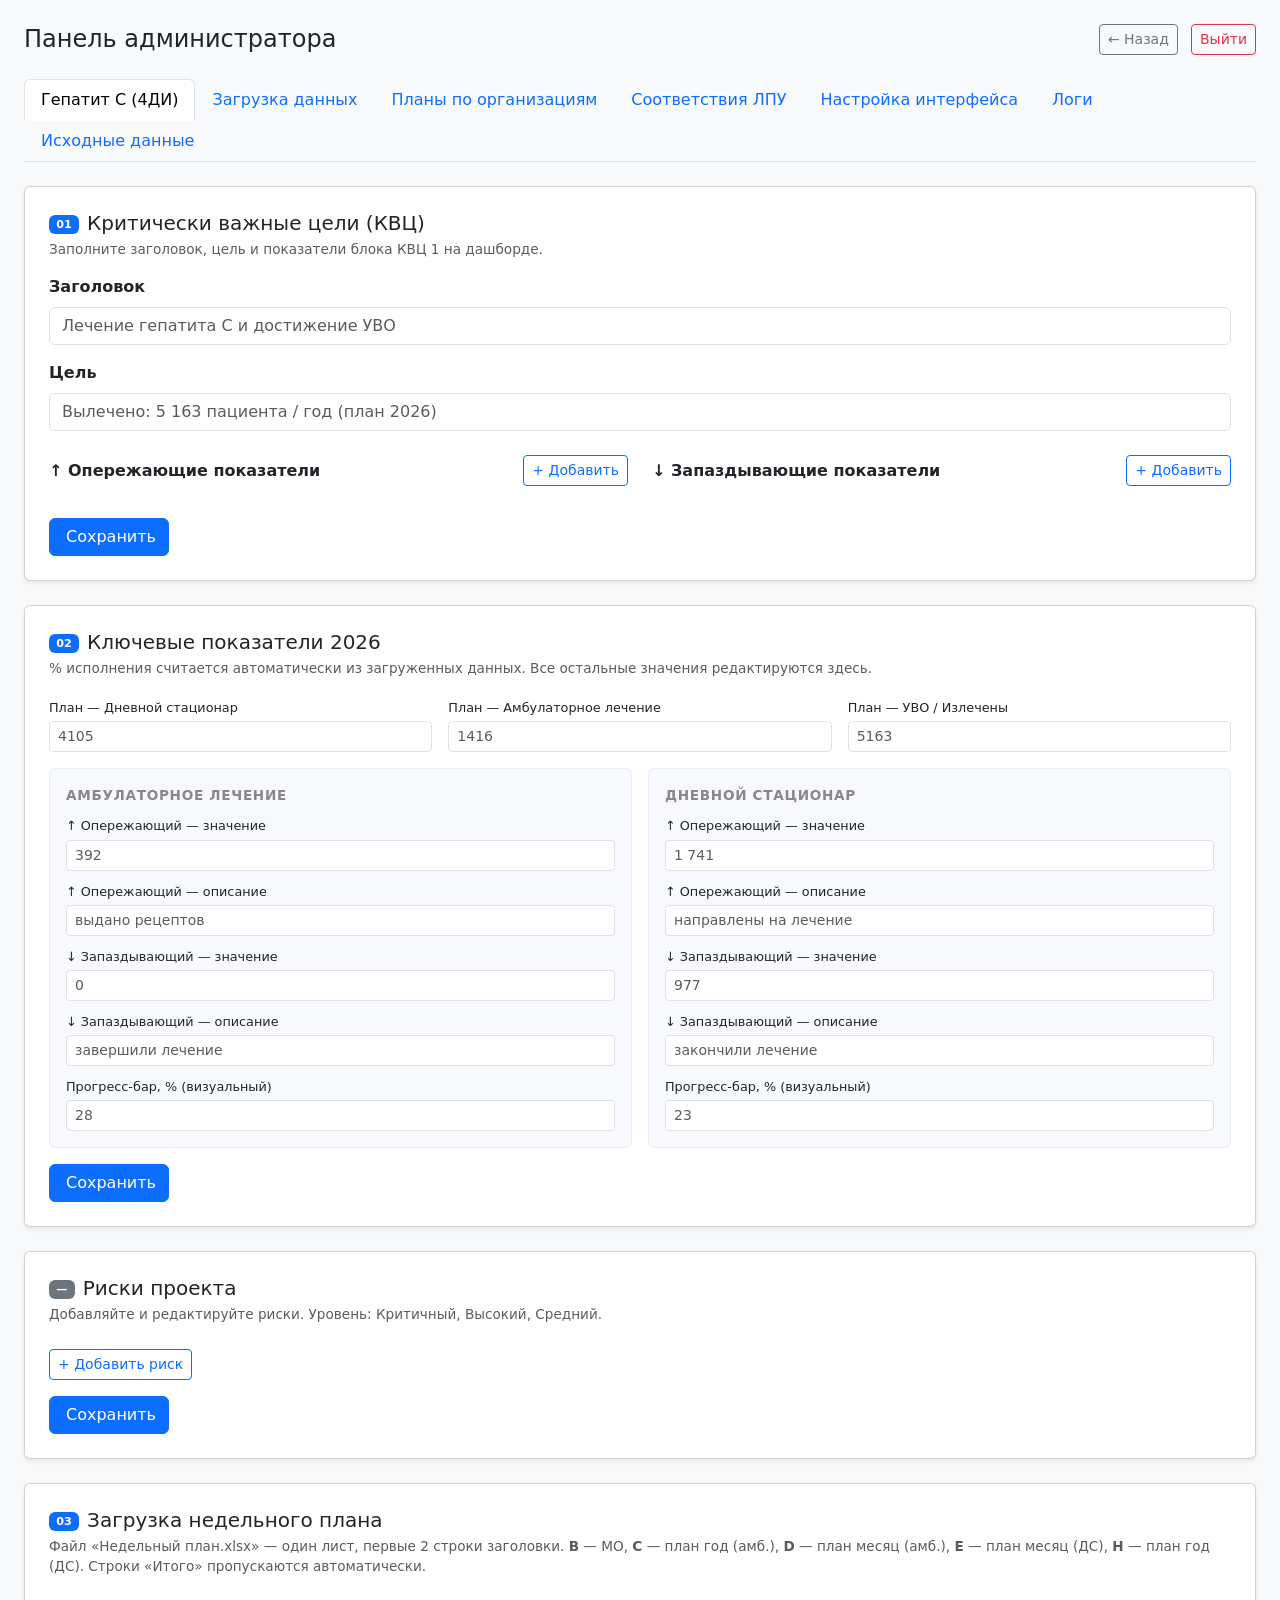
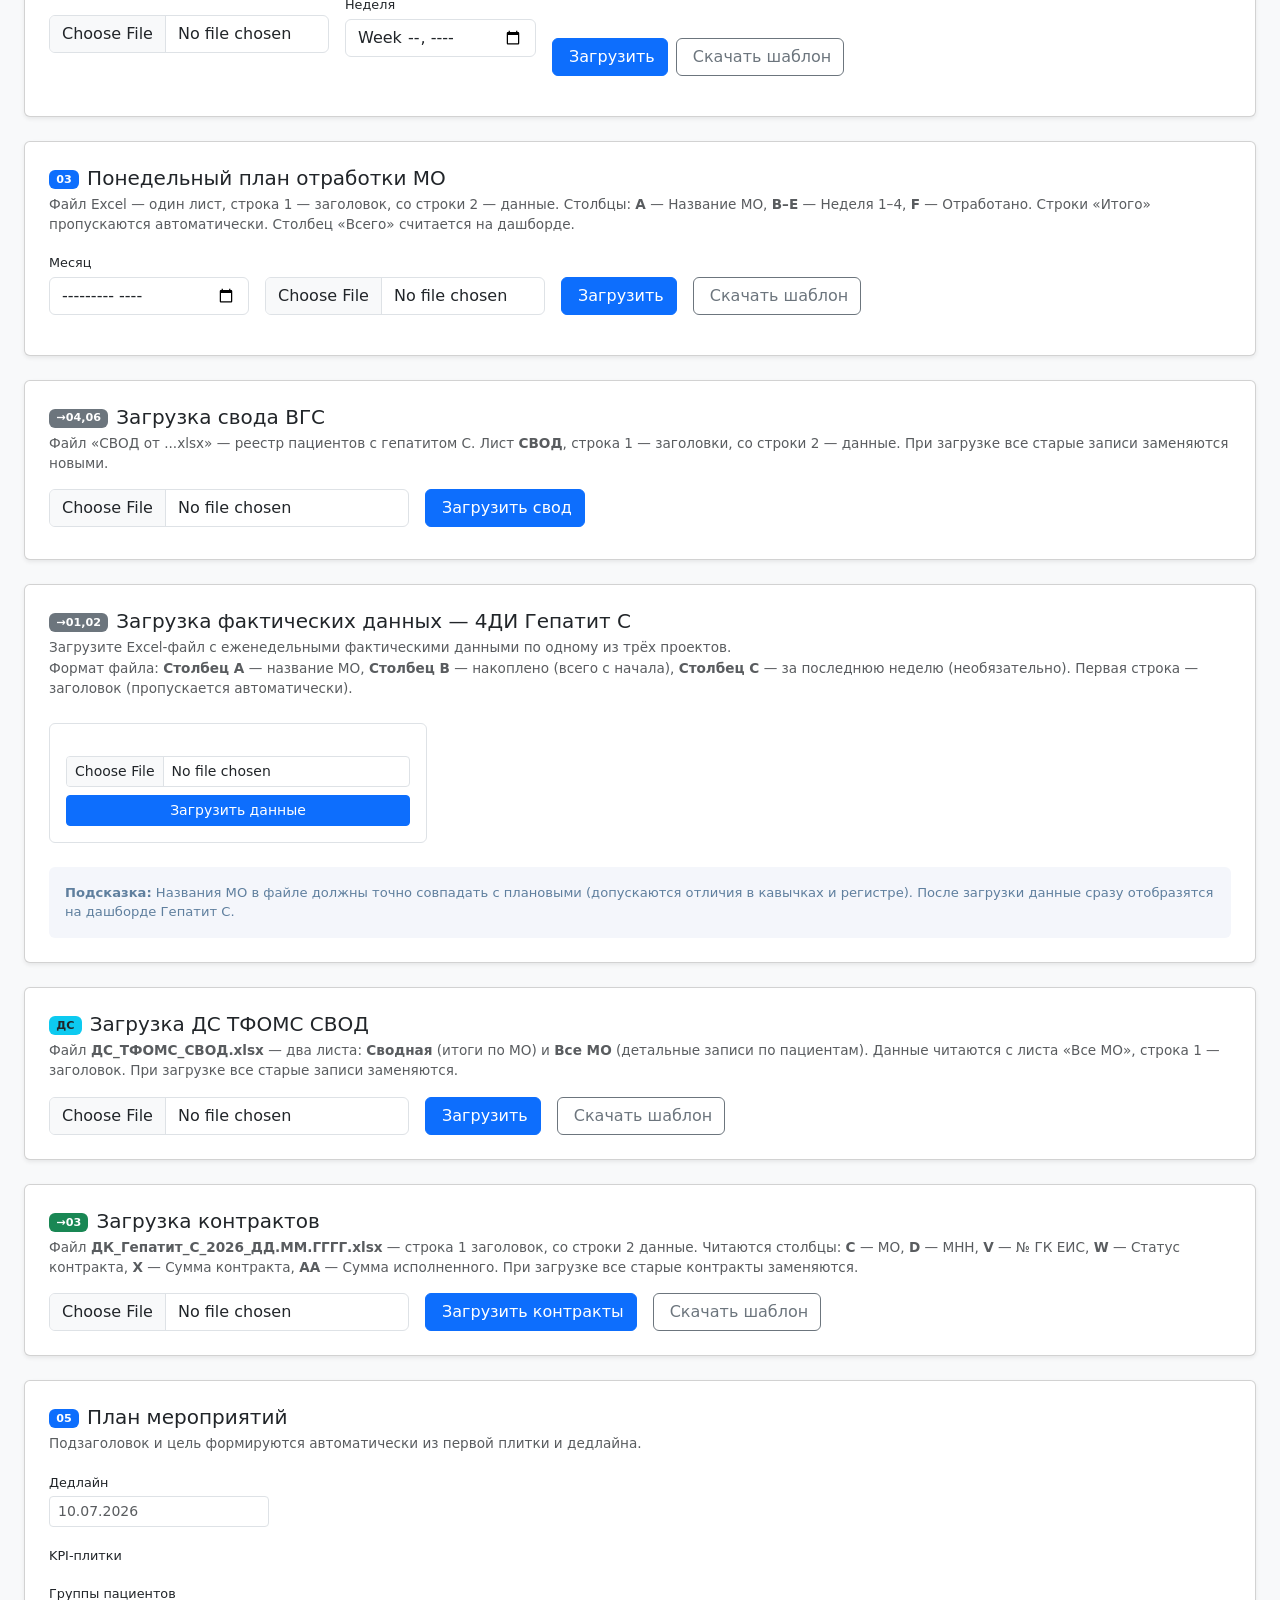
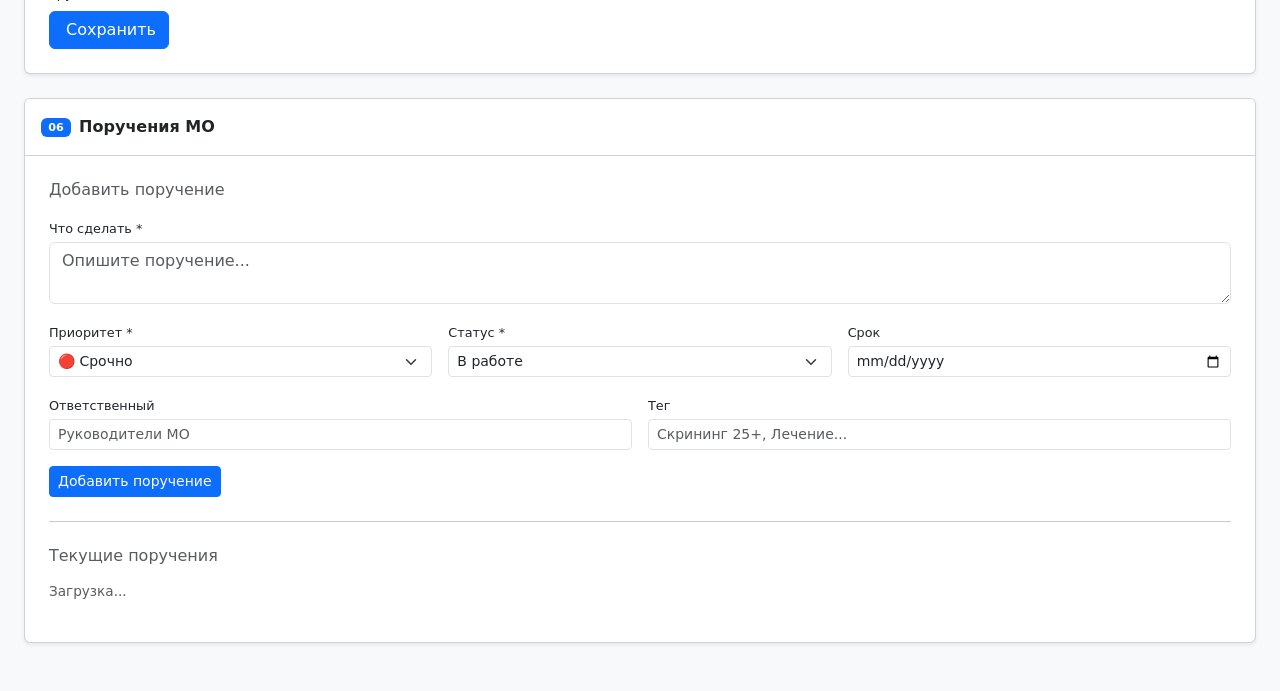
==== commit fa535e00: "feat: ТФОМС ДС — блок дневного стационара, контракты, план действий - Новые сущности: TfomsDsRecord," ====
--- a/src/main/resources/templates/admin.html
+++ b/src/main/resources/templates/admin.html
@@ -741,6 +741,103 @@
                 </div>
             </div>
 
+            <!-- ДС ТФОМС СВОД -->
+            <div class="card shadow-sm mb-4">
+                <div class="card-body p-4">
+                    <h5 class="mb-1">
+                        <span class="badge bg-info text-dark me-2" style="font-size:.7rem;vertical-align:middle;">ДС</span>Загрузка ДС ТФОМС СВОД
+                    </h5>
+                    <p class="text-muted mb-3" style="font-size:0.85rem;">
+                        Файл <strong>ДС_ТФОМС_СВОД.xlsx</strong> — два листа:
+                        <strong>Сводная</strong> (итоги по МО) и <strong>Все МО</strong> (детальные записи по пациентам).
+                        Данные читаются с листа «Все МО», строка 1 — заголовок.
+                        При загрузке все старые записи заменяются.
+                    </p>
+                    <div class="d-flex align-items-center gap-3 flex-wrap">
+                        <input type="file" id="tfomsDsFile" accept=".xlsx" class="form-control" style="max-width:360px;">
+                        <button class="btn btn-primary" onclick="uploadTfomsDs()">
+                            <i class="bi bi-upload me-1"></i>Загрузить
+                        </button>
+                        <a class="btn btn-outline-secondary" th:href="${basePath + '/api/tfoms-ds/template'}">
+                            <i class="bi bi-download me-1"></i>Скачать шаблон
+                        </a>
+                        <span id="tfomsDsStatus" class="text-muted" style="font-size:0.85rem;"></span>
+                    </div>
+
+                    <div id="tfomsDsPreview" style="display:none;">
+                        <hr class="my-3">
+                        <div class="d-flex align-items-center gap-3 mb-3 flex-wrap">
+                            <span class="fw-semibold" style="font-size:0.88rem;">Сводная по МО:</span>
+                            <span id="tfomsDsCount" class="text-muted ms-auto" style="font-size:0.82rem;"></span>
+                        </div>
+                        <div style="max-height:420px;overflow-y:auto;border-radius:8px;border:1px solid var(--emias-border,#E8ECF5);">
+                            <table class="table table-sm table-hover mb-0" style="font-size:0.8rem;">
+                                <thead style="position:sticky;top:0;z-index:1;" class="table-light">
+                                    <tr>
+                                        <th style="width:36px;">№</th>
+                                        <th>МО (краткое)</th>
+                                        <th>Наименование МО</th>
+                                        <th class="text-end">Всего записей</th>
+                                        <th class="text-end">Стоимость ₽</th>
+                                    </tr>
+                                </thead>
+                                <tbody id="tfomsDsPreviewBody"></tbody>
+                            </table>
+                        </div>
+                    </div>
+                </div>
+            </div>
+
+            <!-- Контракты — мониторинг исполнения -->
+            <div class="card shadow-sm mb-4">
+                <div class="card-body p-4">
+                    <h5 class="mb-1">
+                        <span class="badge bg-success me-2" style="font-size:.7rem;vertical-align:middle;">→03</span>Загрузка контрактов
+                    </h5>
+                    <p class="text-muted mb-3" style="font-size:0.85rem;">
+                        Файл <strong>ДК_Гепатит_С_2026_ДД.ММ.ГГГГ.xlsx</strong> — строка 1 заголовок, со строки 2 данные.
+                        Читаются столбцы: <strong>C</strong> — МО, <strong>D</strong> — МНН,
+                        <strong>V</strong> — № ГК ЕИС, <strong>W</strong> — Статус контракта,
+                        <strong>X</strong> — Сумма контракта, <strong>AA</strong> — Сумма исполненного.
+                        При загрузке все старые контракты заменяются.
+                    </p>
+                    <div class="d-flex align-items-center gap-3 flex-wrap">
+                        <input type="file" id="contractsFile" accept=".xlsx" class="form-control" style="max-width:360px;">
+                        <button class="btn btn-primary" onclick="uploadContracts()">
+                            <i class="bi bi-upload me-1"></i>Загрузить контракты
+                        </button>
+                        <a class="btn btn-outline-secondary" th:href="${basePath + '/api/contracts/template'}">
+                            <i class="bi bi-download me-1"></i>Скачать шаблон
+                        </a>
+                        <span id="contractsStatus" class="text-muted" style="font-size:0.85rem;"></span>
+                    </div>
+
+                    <div id="contractsPreview" style="display:none;">
+                        <hr class="my-3">
+                        <div class="d-flex align-items-center gap-3 mb-3 flex-wrap">
+                            <span class="fw-semibold" style="font-size:0.88rem;">Загруженные контракты:</span>
+                            <span id="contractsCount" class="text-muted ms-auto" style="font-size:0.82rem;"></span>
+                        </div>
+                        <div style="max-height:420px;overflow-y:auto;border-radius:8px;border:1px solid var(--emias-border,#E8ECF5);">
+                            <table class="table table-sm table-hover mb-0" style="font-size:0.8rem;">
+                                <thead style="position:sticky;top:0;z-index:1;" class="table-light">
+                                    <tr>
+                                        <th style="width:36px;">№</th>
+                                        <th>МО</th>
+                                        <th>МНН</th>
+                                        <th>№ ГК ЕИС</th>
+                                        <th class="text-end">Сумма ₽</th>
+                                        <th class="text-end">Исполнено ₽</th>
+                                        <th class="text-center">Статус</th>
+                                    </tr>
+                                </thead>
+                                <tbody id="contractsPreviewBody"></tbody>
+                            </table>
+                        </div>
+                    </div>
+                </div>
+            </div>
+
             <!-- 05 План мероприятий -->
             <div class="card shadow-sm mb-4">
                 <div class="card-body p-4">
@@ -1593,6 +1690,122 @@
     document.querySelector('[data-bs-target="#tab-hcv"]')
         .addEventListener('shown.bs.tab', () => loadHcvWeeklyPlanWeeks(null));
 
+    function uploadTfomsDs() {
+        const fileInput = document.getElementById('tfomsDsFile');
+        const status    = document.getElementById('tfomsDsStatus');
+        if (!fileInput.files.length) { status.textContent = 'Выберите файл'; return; }
+
+        const formData = new FormData();
+        formData.append('file', fileInput.files[0]);
+
+        status.innerHTML = '<span class="text-primary">Загрузка...</span>';
+        fetch(BASE_PATH + '/api/tfoms-ds/upload', { method: 'POST', body: formData })
+            .then(r => r.json())
+            .then(data => {
+                if (data.status === 'ok') {
+                    status.innerHTML = '<span class="text-success"><i class="bi bi-check-circle me-1"></i>Загружено ' + data.count + ' записей</span>';
+                    loadTfomsDsPreview();
+                } else {
+                    status.innerHTML = '<span class="text-danger"><i class="bi bi-x-circle me-1"></i>' + (data.error || 'Ошибка') + '</span>';
+                }
+            })
+            .catch(() => { status.innerHTML = '<span class="text-danger">Ошибка соединения</span>'; });
+    }
+
+    function loadTfomsDsPreview() {
+        fetch(BASE_PATH + '/api/tfoms-ds/count')
+            .then(r => r.json())
+            .then(data => {
+                const cnt = document.getElementById('tfomsDsCount');
+                if (cnt) cnt.textContent = 'В базе: ' + (data.count || 0).toLocaleString('ru-RU') + ' записей';
+            }).catch(() => {});
+
+        fetch(BASE_PATH + '/api/tfoms-ds/summary')
+            .then(r => r.json())
+            .then(rows => {
+                const preview = document.getElementById('tfomsDsPreview');
+                const tbody   = document.getElementById('tfomsDsPreviewBody');
+                if (!rows.length) { if (preview) preview.style.display = 'none'; return; }
+                if (preview) preview.style.display = 'block';
+
+                const fmt = n => n != null ? Number(n).toLocaleString('ru-RU') : '—';
+                let total = 0, totalCost = 0;
+                tbody.innerHTML = rows.map((r, i) => {
+                    total     += Number(r.totalRecords || 0);
+                    totalCost += Number(r.totalCost    || 0);
+                    return `<tr>
+                        <td>${i + 1}</td>
+                        <td>${r.moShort || '—'}</td>
+                        <td>${r.moFull  || '—'}</td>
+                        <td class="text-end">${fmt(r.totalRecords)}</td>
+                        <td class="text-end">${fmt(r.totalCost)}</td>
+                    </tr>`;
+                }).join('') + `<tr class="table-secondary fw-bold">
+                    <td></td><td>ИТОГО</td><td></td>
+                    <td class="text-end">${fmt(total)}</td>
+                    <td class="text-end">${fmt(totalCost)}</td>
+                </tr>`;
+            }).catch(() => {});
+    }
+
+    function uploadContracts() {
+        const fileInput = document.getElementById('contractsFile');
+        const status    = document.getElementById('contractsStatus');
+        if (!fileInput.files.length) { status.textContent = 'Выберите файл'; return; }
+
+        const formData = new FormData();
+        formData.append('file', fileInput.files[0]);
+
+        status.innerHTML = '<span class="text-primary">Загрузка...</span>';
+        fetch(BASE_PATH + '/api/contracts/upload', { method: 'POST', body: formData })
+            .then(r => r.json())
+            .then(data => {
+                if (data.status === 'ok') {
+                    status.innerHTML = '<span class="text-success"><i class="bi bi-check-circle me-1"></i>Загружено ' + data.count + ' контрактов</span>';
+                    loadContractsPreview();
+                } else {
+                    status.innerHTML = '<span class="text-danger"><i class="bi bi-x-circle me-1"></i>' + (data.error || 'Ошибка') + '</span>';
+                }
+            })
+            .catch(() => { status.innerHTML = '<span class="text-danger">Ошибка соединения</span>'; });
+    }
+
+    function loadContractsPreview() {
+        fetch(BASE_PATH + '/api/contracts')
+            .then(r => r.json())
+            .then(data => {
+                const preview = document.getElementById('contractsPreview');
+                const cnt     = document.getElementById('contractsCount');
+                const tbody   = document.getElementById('contractsPreviewBody');
+                if (!data.length) { if (preview) preview.style.display = 'none'; return; }
+
+                if (cnt) cnt.textContent = 'В базе: ' + data.length + ' контрактов';
+                if (preview) preview.style.display = 'block';
+
+                const statusLabel = { 'исполнен': '<span class="badge bg-success">Исполнен</span>',
+                                      'частично':  '<span class="badge bg-warning text-dark">Исполнение</span>',
+                                      'без_заявок':'<span class="badge bg-danger">Без заявок</span>' };
+                const fmt = n => n != null ? Number(n).toLocaleString('ru-RU') : '—';
+
+                tbody.innerHTML = data.map((c, i) => `<tr>
+                    <td>${i + 1}</td>
+                    <td>${c.orgName || '—'}</td>
+                    <td>${c.drugName || '—'}</td>
+                    <td style="font-size:0.75rem;color:#6c757d;">${c.contractNumber || '—'}</td>
+                    <td class="text-end">${fmt(c.totalAmount)}</td>
+                    <td class="text-end">${fmt(c.executedAmount)}</td>
+                    <td class="text-center">${statusLabel[c.status] || c.status}</td>
+                </tr>`).join('');
+            })
+            .catch(() => {});
+    }
+
+    // Загружаем предпросмотры при открытии страницы
+    document.addEventListener('DOMContentLoaded', function() {
+        loadTfomsDsPreview();
+        loadContractsPreview();
+    });
+
     function uploadHcvRegistry() {
         const fileInput = document.getElementById('hcvRegistryFile');
         const status    = document.getElementById('hcvRegistryStatus');
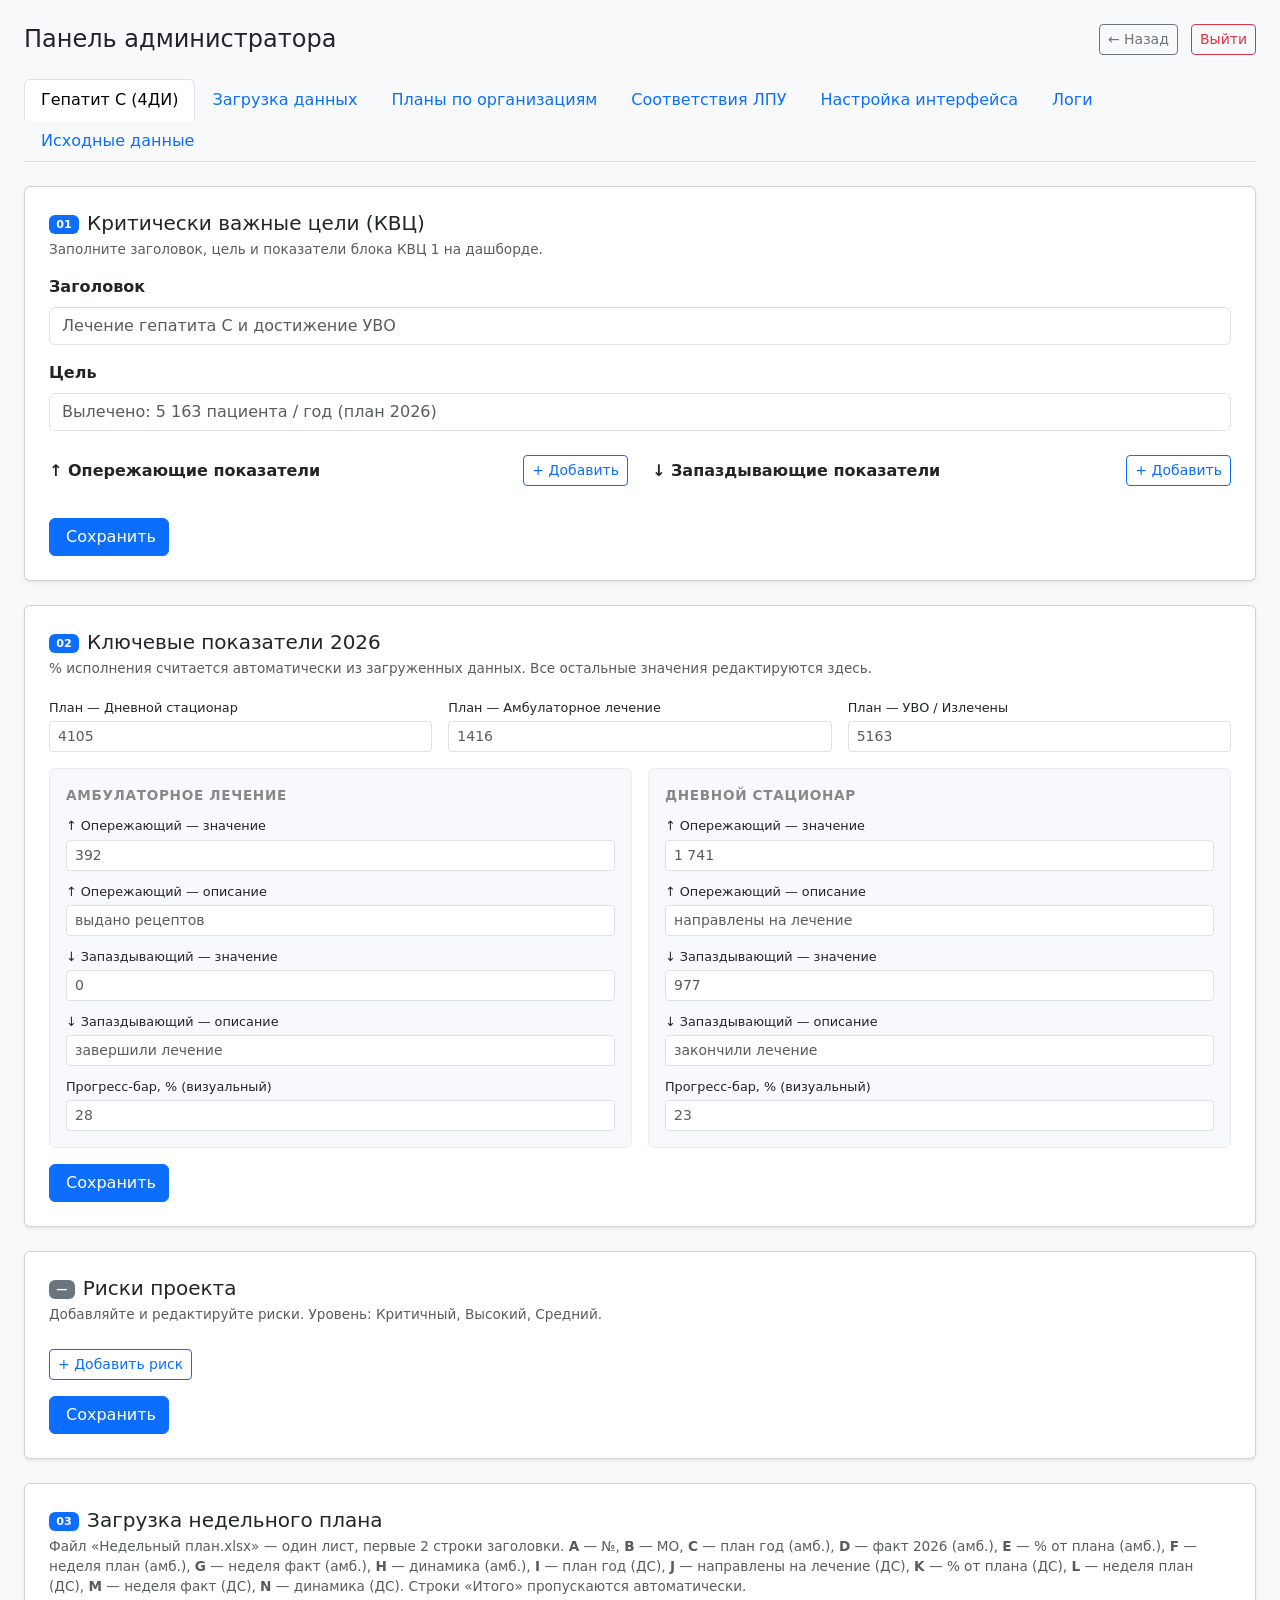
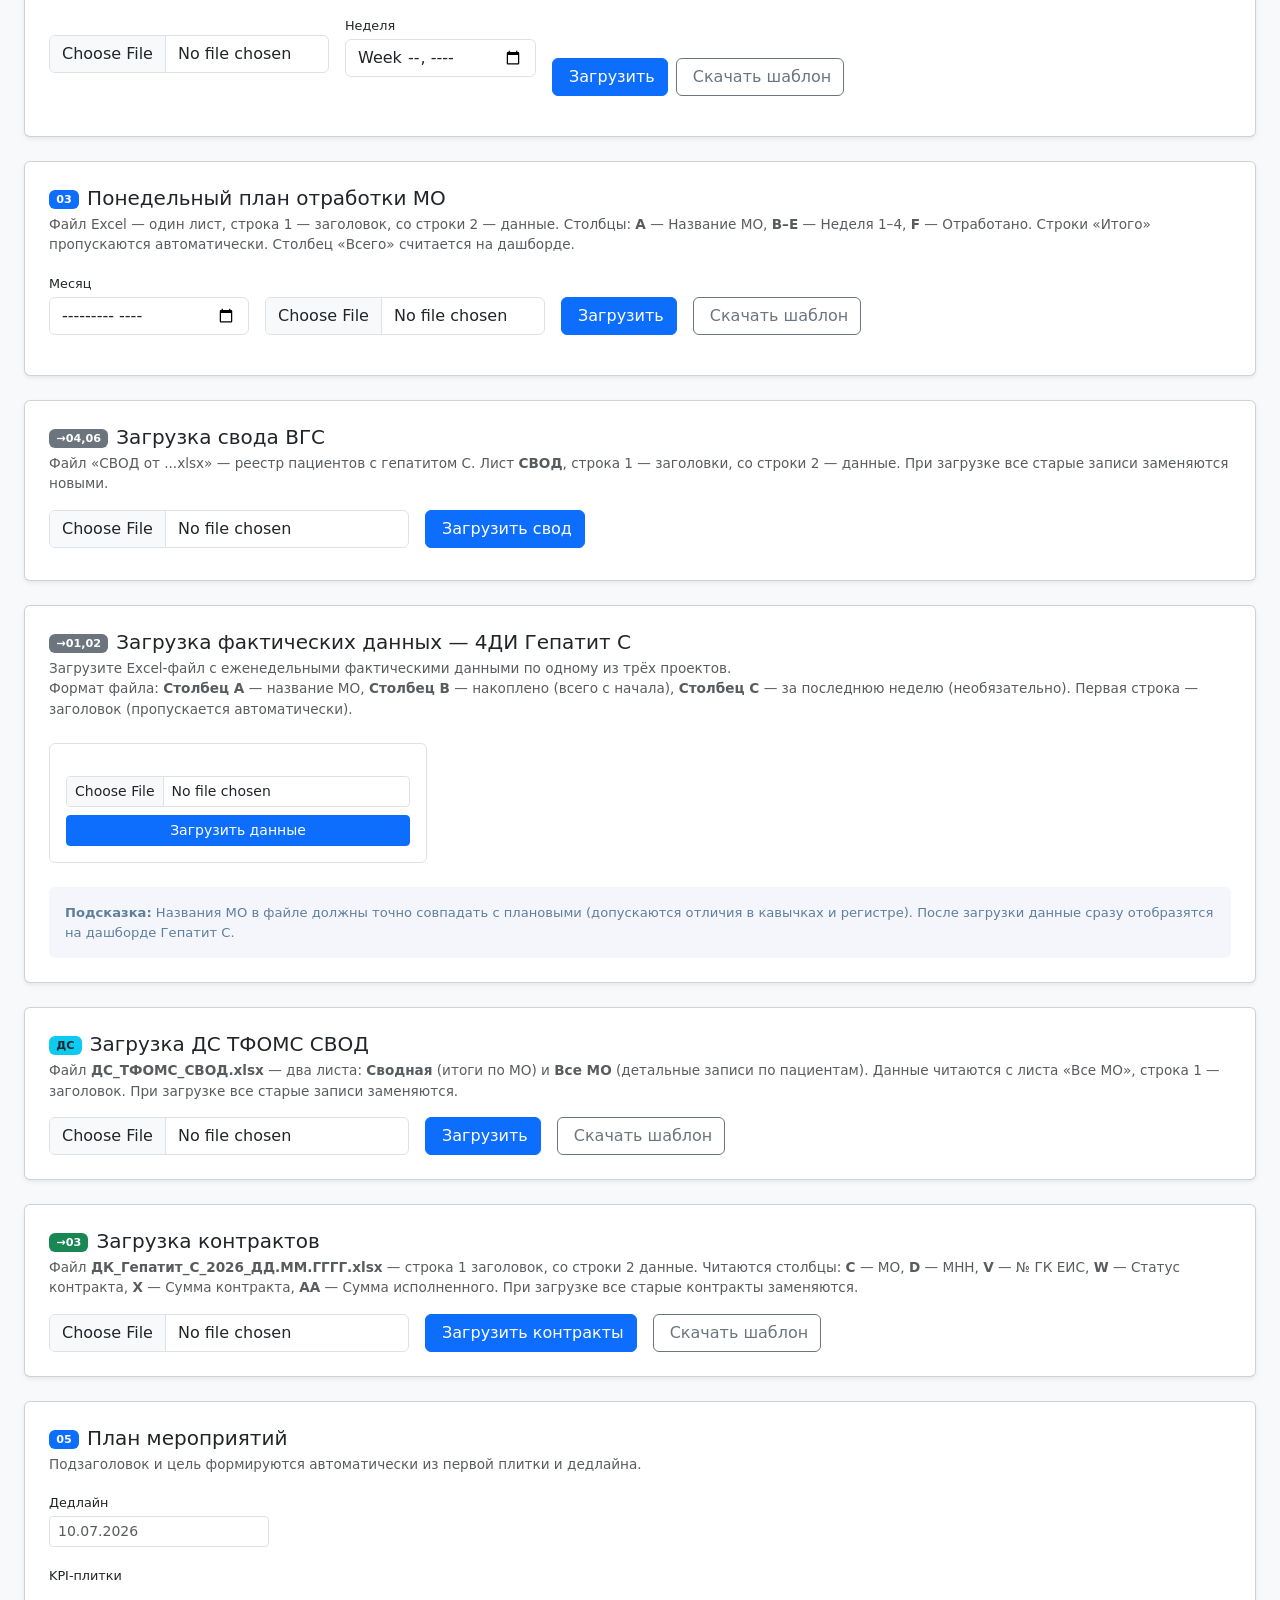
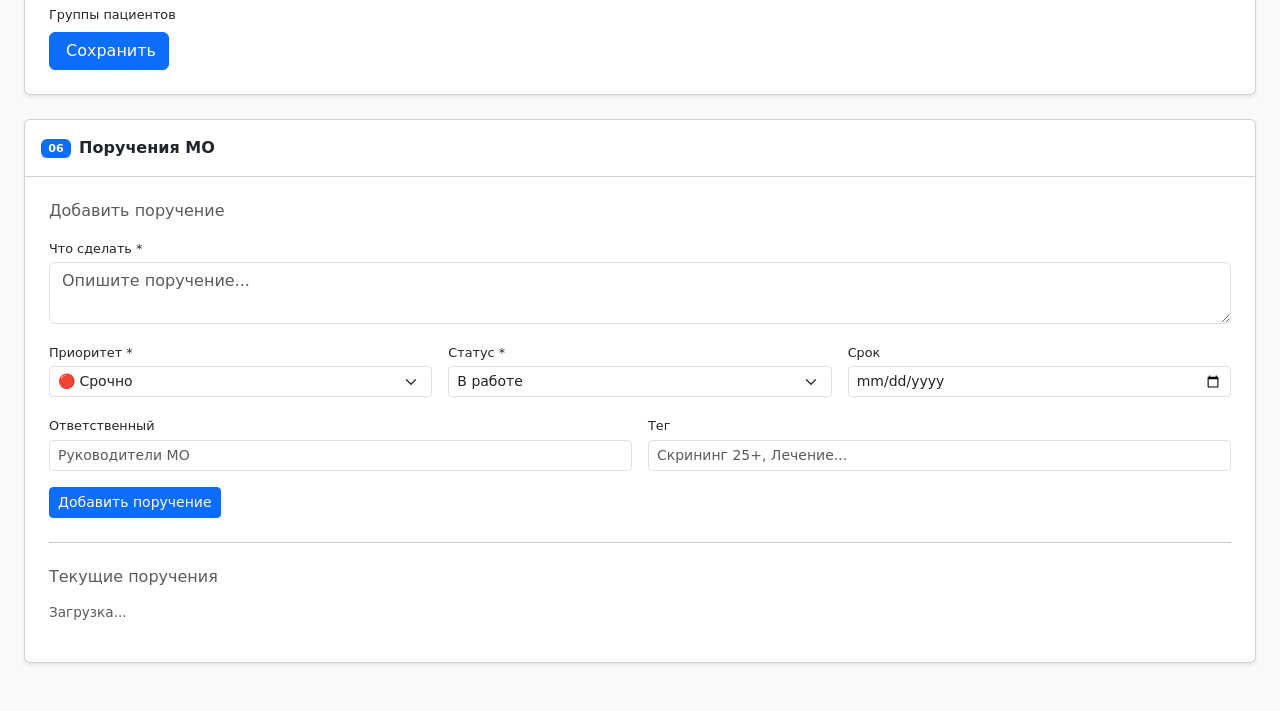
==== commit 171e5141: "feat: недельный рейтинг ВГС — переименование Факт 2026, выбор недели на дашборде, динамика факт-план" ====
--- a/src/main/resources/templates/admin.html
+++ b/src/main/resources/templates/admin.html
@@ -562,9 +562,14 @@
                     <h5 class="mb-1"><span class="badge bg-primary me-2" style="font-size:.7rem;vertical-align:middle;">03</span>Загрузка недельного плана</h5>
                     <p class="text-muted mb-3" style="font-size:0.85rem;">
                         Файл «Недельный план.xlsx» — один лист, первые 2 строки заголовки.
-                        <strong>B</strong> — МО, <strong>C</strong> — план год (амб.),
-                        <strong>D</strong> — план месяц (амб.), <strong>E</strong> — план месяц (ДС),
-                        <strong>H</strong> — план год (ДС). Строки «Итого» пропускаются автоматически.
+                        <strong>A</strong> — №, <strong>B</strong> — МО,
+                        <strong>C</strong> — план год (амб.), <strong>D</strong> — факт 2026 (амб.),
+                        <strong>E</strong> — % от плана (амб.), <strong>F</strong> — неделя план (амб.),
+                        <strong>G</strong> — неделя факт (амб.), <strong>H</strong> — динамика (амб.),
+                        <strong>I</strong> — план год (ДС), <strong>J</strong> — направлены на лечение (ДС),
+                        <strong>K</strong> — % от плана (ДС), <strong>L</strong> — неделя план (ДС),
+                        <strong>M</strong> — неделя факт (ДС), <strong>N</strong> — динамика (ДС).
+                        Строки «Итого» пропускаются автоматически.
                     </p>
                     <div class="d-flex align-items-center gap-3 flex-wrap mb-3">
                         <input type="file" id="hcvWeeklyPlanFile" accept=".xlsx" class="form-control" style="max-width:280px;">
@@ -605,8 +610,8 @@
                                         <th style="width:36px;">№</th>
                                         <th>Медицинская организация</th>
                                         <th class="text-end" style="border-left:2px solid #dee2e6;">План 2026</th>
-                                        <th class="text-end">Ожидают лечение</th>
-                                        <th class="text-end">% плана</th>
+                                        <th class="text-end">Факт 2026</th>
+                                        <th class="text-end">% от плана</th>
                                         <th class="text-end">Неделя план</th>
                                         <th class="text-end">Неделя факт</th>
                                         <th class="text-end">Динамика</th>
@@ -1635,7 +1640,7 @@
                         <td class="text-muted">${i + 1}</td>
                         <td>${safeEsc(r.orgName)}</td>
                         <td class="text-end" style="border-left:2px solid #dee2e6;">${r.planYearAmb ?? '—'}</td>
-                        <td class="text-end">${r.waitingAmb ?? '—'}</td>
+                        <td class="text-end">${r.factYearAmb ?? '—'}</td>
                         <td class="text-end">${r.pctAmb != null ? r.pctAmb + '%' : '—'}</td>
                         <td class="text-end">${r.weeklyPlanAmb ?? '—'}</td>
                         <td class="text-end">${r.weeklyFactAmb ?? '—'}</td>
@@ -2181,6 +2186,7 @@
 /* ── Риски проекта ── */
 (function () {
     const BASE_PATH = /*[[${basePath}]]*/ '';
+    const esc = s => String(s||'').replace(/&/g,'&amp;').replace(/</g,'&lt;').replace(/>/g,'&gt;').replace(/"/g,'&quot;');
     let riskIdx = 0;
 
     function rowHtml(idx, level, text) {
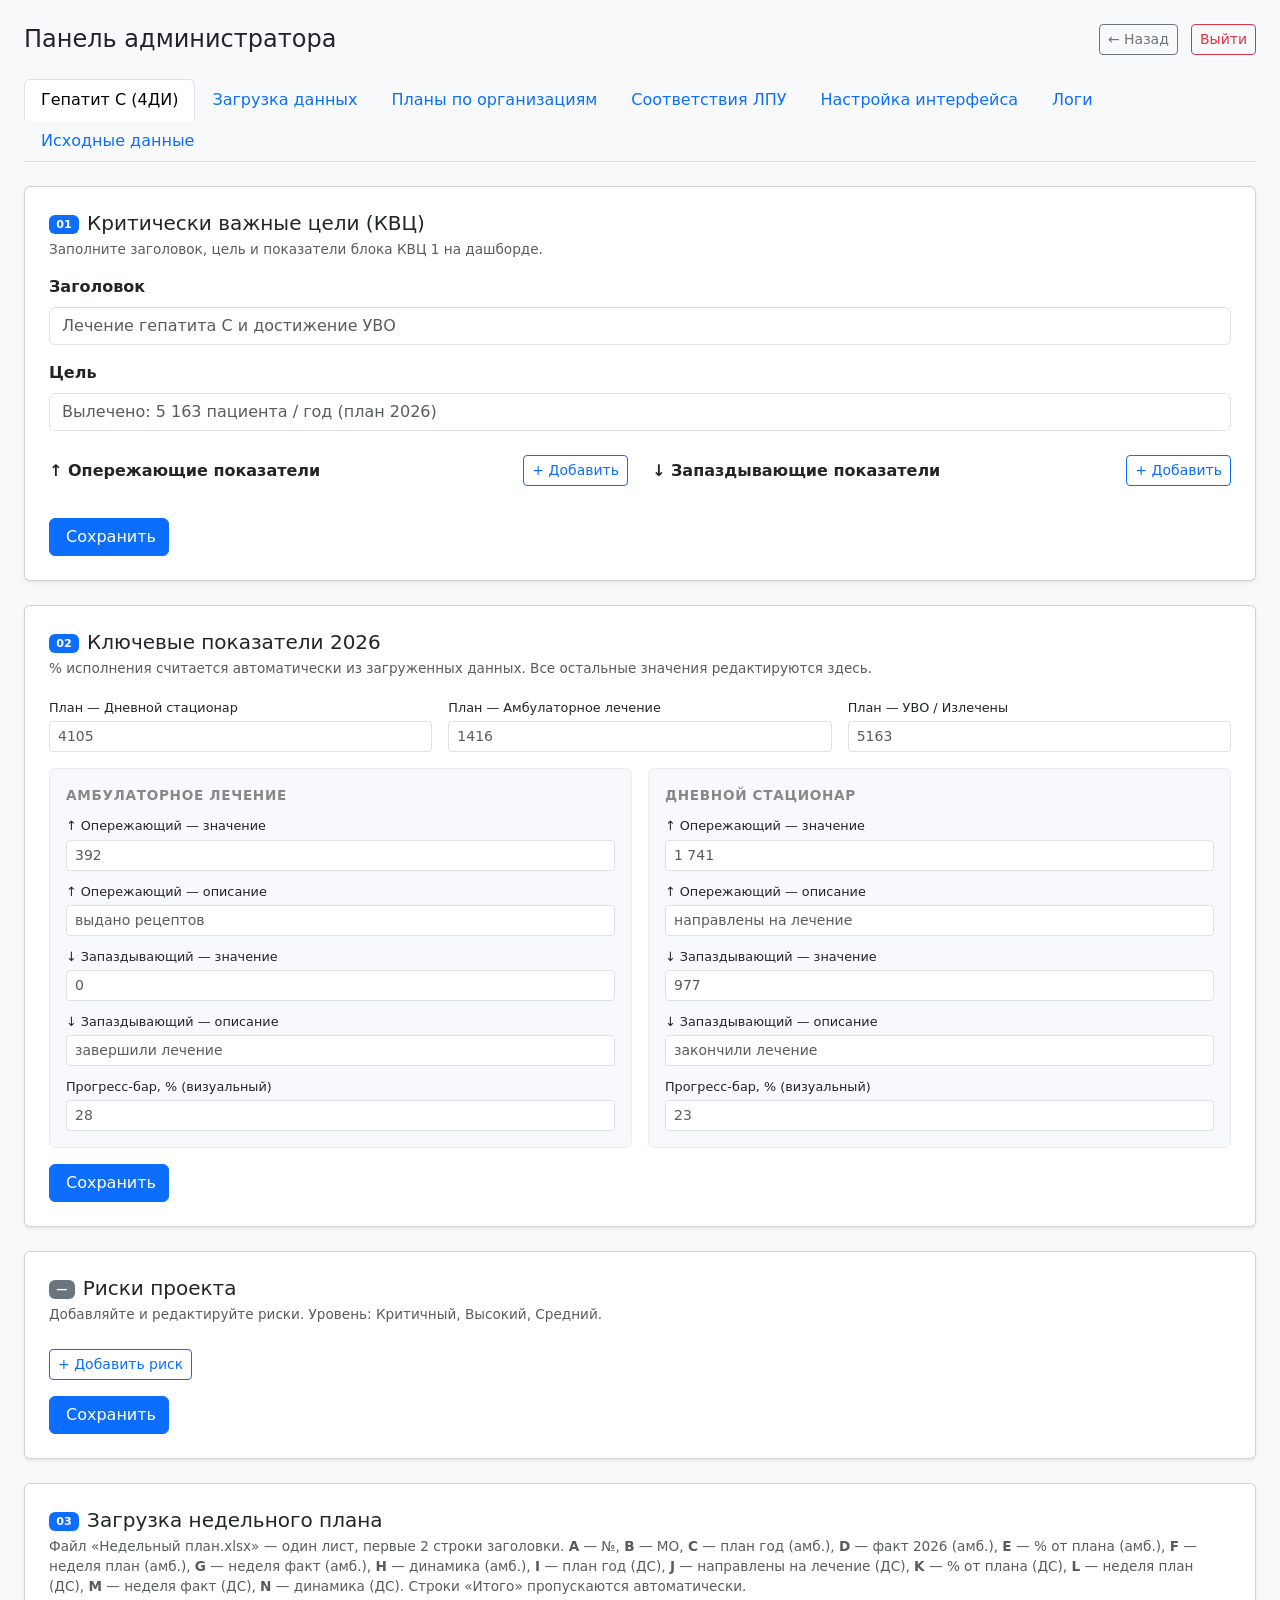
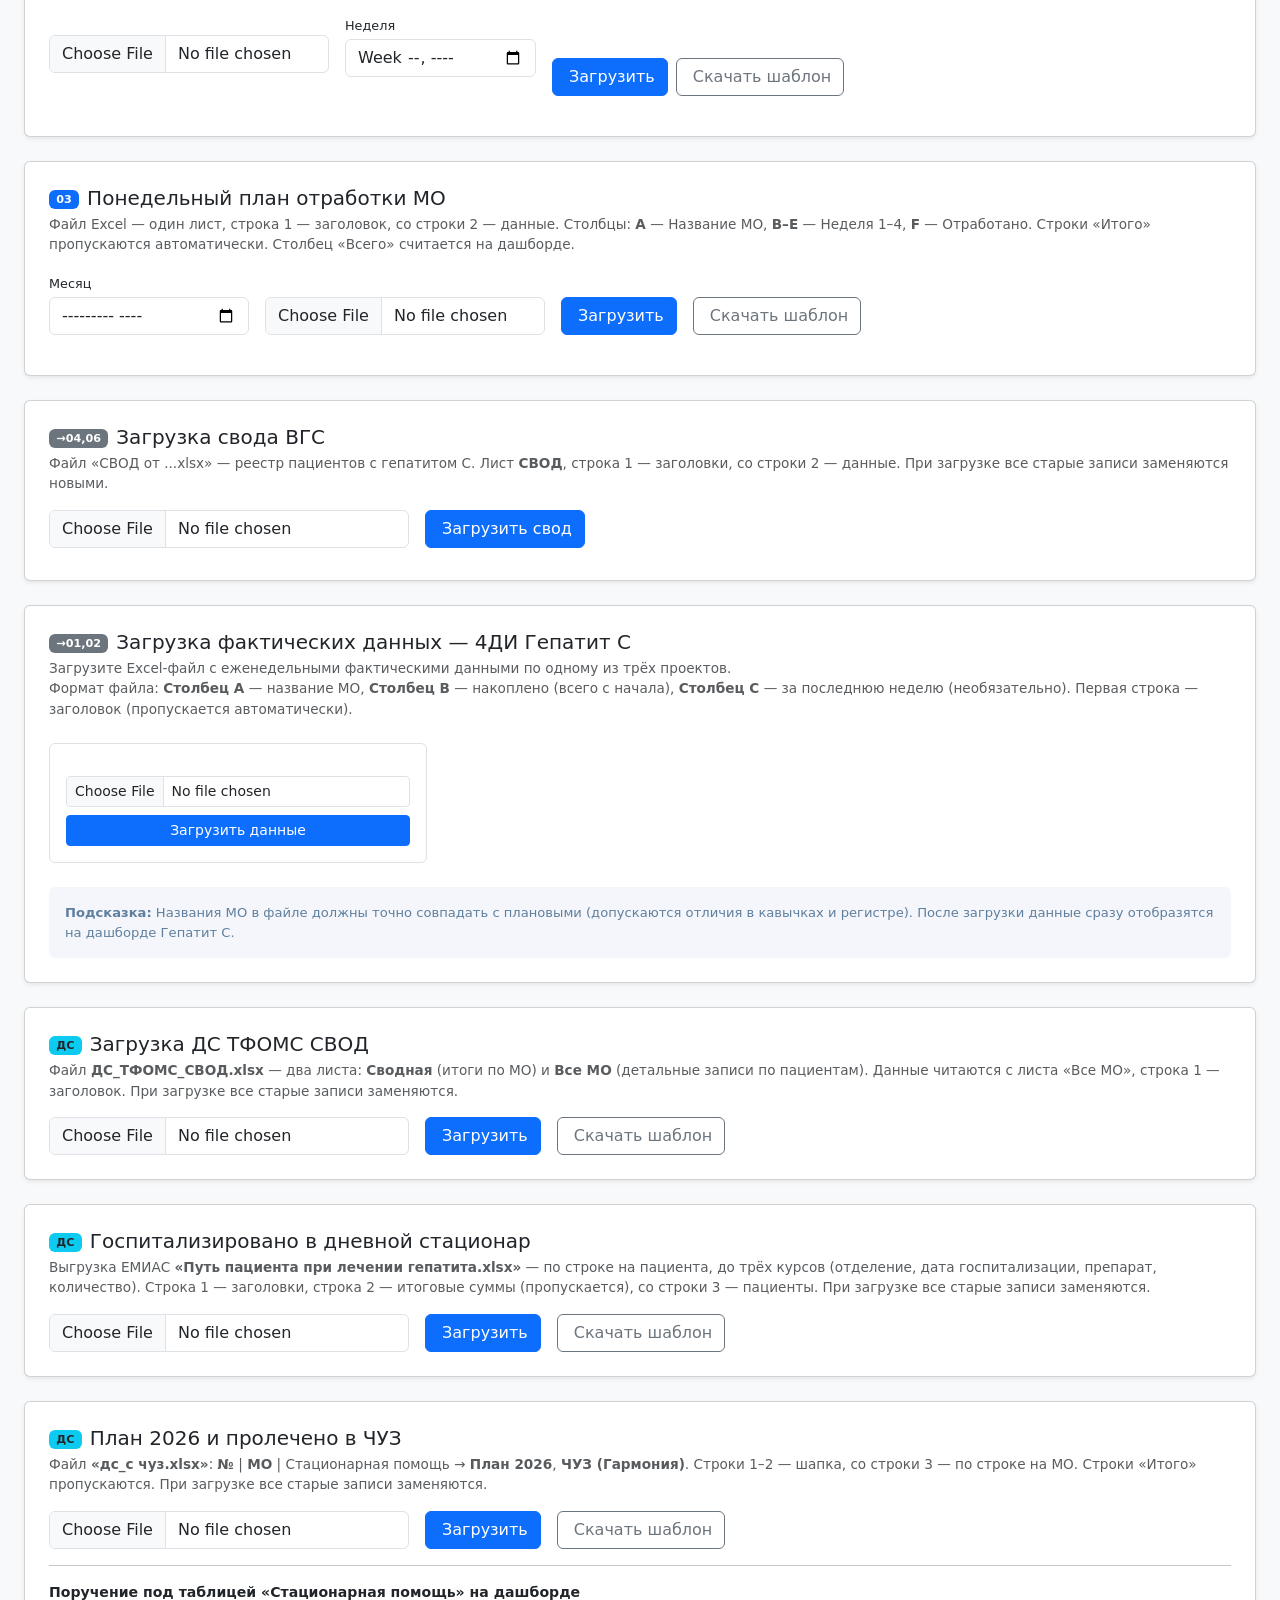
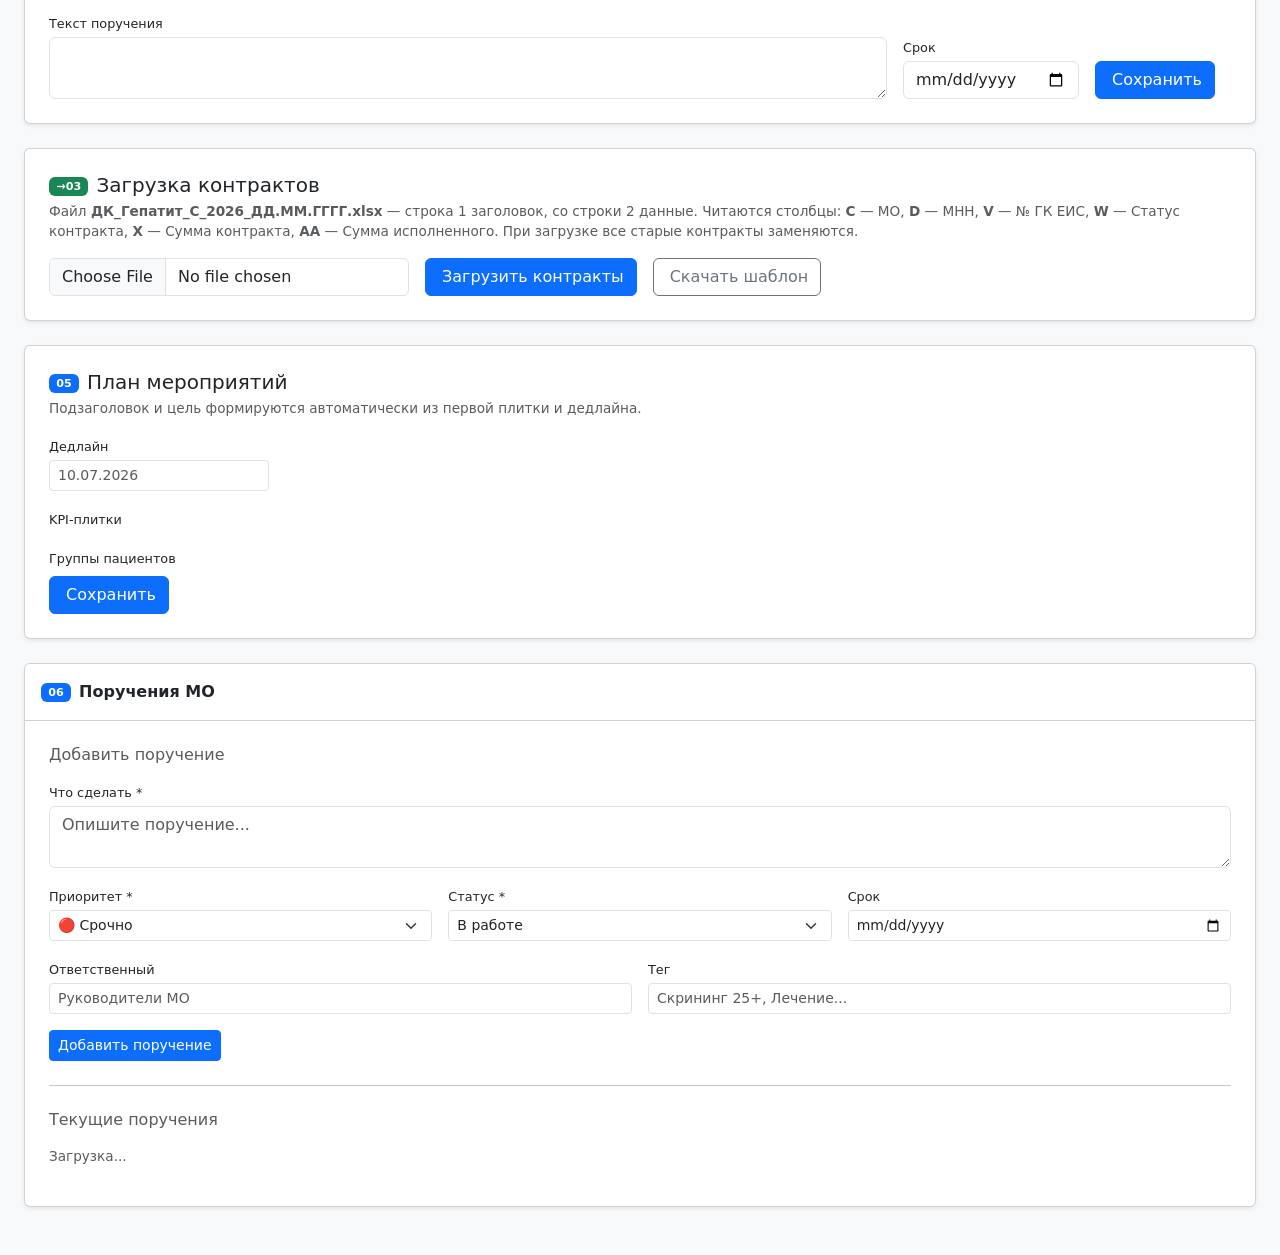
==== commit 7d76d494: "feat: стационарная помощь — загрузчики ДС и ЧУЗ, блок план/факт на дашборде - Админка: загрузчик «Го" ====
--- a/src/main/resources/templates/admin.html
+++ b/src/main/resources/templates/admin.html
@@ -793,6 +793,119 @@
                 </div>
             </div>
 
+            <!-- Госпитализировано в дневной стационар -->
+            <div class="card shadow-sm mb-4">
+                <div class="card-body p-4">
+                    <h5 class="mb-1">
+                        <span class="badge bg-info text-dark me-2" style="font-size:.7rem;vertical-align:middle;">ДС</span>Госпитализировано в дневной стационар
+                    </h5>
+                    <p class="text-muted mb-3" style="font-size:0.85rem;">
+                        Выгрузка ЕМИАС <strong>«Путь пациента при лечении гепатита.xlsx»</strong> — по строке на пациента,
+                        до трёх курсов (отделение, дата госпитализации, препарат, количество).
+                        Строка 1 — заголовки, строка 2 — итоговые суммы (пропускается), со строки 3 — пациенты.
+                        При загрузке все старые записи заменяются.
+                    </p>
+                    <div class="d-flex align-items-center gap-3 flex-wrap">
+                        <input type="file" id="dsHospFile" accept=".xlsx" class="form-control" style="max-width:360px;">
+                        <button class="btn btn-primary" onclick="uploadDsHosp()">
+                            <i class="bi bi-upload me-1"></i>Загрузить
+                        </button>
+                        <a class="btn btn-outline-secondary" th:href="${basePath + '/api/ds-hospitalized/template'}">
+                            <i class="bi bi-download me-1"></i>Скачать шаблон
+                        </a>
+                        <span id="dsHospStatus" class="text-muted" style="font-size:0.85rem;"></span>
+                    </div>
+
+                    <div id="dsHospPreview" style="display:none;">
+                        <hr class="my-3">
+                        <div class="d-flex align-items-center gap-3 mb-3 flex-wrap">
+                            <span class="fw-semibold" style="font-size:0.88rem;">Сводная по ЛПУ госпитализации:</span>
+                            <span id="dsHospCount" class="text-muted ms-auto" style="font-size:0.82rem;"></span>
+                        </div>
+                        <div style="max-height:420px;overflow-y:auto;border-radius:8px;border:1px solid var(--emias-border,#E8ECF5);">
+                            <table class="table table-sm table-hover mb-0" style="font-size:0.8rem;">
+                                <thead style="position:sticky;top:0;z-index:1;" class="table-light">
+                                    <tr>
+                                        <th style="width:36px;">№</th>
+                                        <th>ЛПУ</th>
+                                        <th class="text-end">Пациентов</th>
+                                        <th class="text-end">1 курс</th>
+                                        <th class="text-end">2 курса</th>
+                                        <th class="text-end">3 курса</th>
+                                    </tr>
+                                </thead>
+                                <tbody id="dsHospPreviewBody"></tbody>
+                            </table>
+                        </div>
+                    </div>
+                </div>
+            </div>
+
+            <!-- Стационарная помощь: план 2026 и пролечено в ЧУЗ -->
+            <div class="card shadow-sm mb-4">
+                <div class="card-body p-4">
+                    <h5 class="mb-1">
+                        <span class="badge bg-info text-dark me-2" style="font-size:.7rem;vertical-align:middle;">ДС</span>План 2026 и пролечено в ЧУЗ
+                    </h5>
+                    <p class="text-muted mb-3" style="font-size:0.85rem;">
+                        Файл <strong>«дс_с чуз.xlsx»</strong>: <strong>№</strong> | <strong>МО</strong> |
+                        Стационарная помощь → <strong>План 2026</strong>, <strong>ЧУЗ (Гармония)</strong>.
+                        Строки 1–2 — шапка, со строки 3 — по строке на МО. Строки «Итого» пропускаются.
+                        При загрузке все старые записи заменяются.
+                    </p>
+                    <div class="d-flex align-items-center gap-3 flex-wrap">
+                        <input type="file" id="dsChuzFile" accept=".xlsx" class="form-control" style="max-width:360px;">
+                        <button class="btn btn-primary" onclick="uploadDsChuz()">
+                            <i class="bi bi-upload me-1"></i>Загрузить
+                        </button>
+                        <a class="btn btn-outline-secondary" th:href="${basePath + '/api/ds-chuz/template'}">
+                            <i class="bi bi-download me-1"></i>Скачать шаблон
+                        </a>
+                        <span id="dsChuzStatus" class="text-muted" style="font-size:0.85rem;"></span>
+                    </div>
+
+                    <div id="dsChuzPreview" style="display:none;">
+                        <hr class="my-3">
+                        <div class="d-flex align-items-center gap-3 mb-3 flex-wrap">
+                            <span class="fw-semibold" style="font-size:0.88rem;">Данные по МО:</span>
+                            <span id="dsChuzCount" class="text-muted ms-auto" style="font-size:0.82rem;"></span>
+                        </div>
+                        <div style="max-height:420px;overflow-y:auto;border-radius:8px;border:1px solid var(--emias-border,#E8ECF5);">
+                            <table class="table table-sm table-hover mb-0" style="font-size:0.8rem;">
+                                <thead style="position:sticky;top:0;z-index:1;" class="table-light">
+                                    <tr>
+                                        <th style="width:36px;">№</th>
+                                        <th>МО</th>
+                                        <th class="text-end">План 2026</th>
+                                        <th class="text-end">ЧУЗ (Гармония)</th>
+                                        <th class="text-end">% ЧУЗ от плана</th>
+                                    </tr>
+                                </thead>
+                                <tbody id="dsChuzPreviewBody"></tbody>
+                            </table>
+                        </div>
+                    </div>
+
+                    <hr class="my-3">
+                    <div class="fw-semibold mb-2" style="font-size:0.88rem;">Поручение под таблицей «Стационарная помощь» на дашборде</div>
+                    <div class="d-flex align-items-end gap-3 flex-wrap">
+                        <div style="flex:1;min-width:260px;">
+                            <label class="form-label mb-1" style="font-size:0.8rem;color:var(--emias-muted);">Текст поручения</label>
+                            <textarea id="dsInpTask" class="form-control" rows="2"></textarea>
+                        </div>
+                        <div>
+                            <label class="form-label mb-1" style="font-size:0.8rem;color:var(--emias-muted);">Срок</label>
+                            <input type="date" id="dsInpDeadline" class="form-control" style="max-width:180px;">
+                        </div>
+                        <button class="btn btn-primary" onclick="saveDsInpTask()">
+                            <i class="bi bi-save me-1"></i>Сохранить
+                        </button>
+                        <span id="dsInpTaskStatus" class="text-muted" style="font-size:0.85rem;"></span>
+                    </div>
+                    <div id="dsInpUnmatched" class="mt-3" style="display:none;font-size:0.8rem;"></div>
+                </div>
+            </div>
+
             <!-- Контракты — мониторинг исполнения -->
             <div class="card shadow-sm mb-4">
                 <div class="card-body p-4">
@@ -1753,6 +1866,174 @@
             }).catch(() => {});
     }
 
+    function uploadDsHosp() {
+        const fileInput = document.getElementById('dsHospFile');
+        const status    = document.getElementById('dsHospStatus');
+        if (!fileInput.files.length) { status.textContent = 'Выберите файл'; return; }
+
+        const formData = new FormData();
+        formData.append('file', fileInput.files[0]);
+
+        status.innerHTML = '<span class="text-primary">Загрузка...</span>';
+        fetch(BASE_PATH + '/api/ds-hospitalized/upload', { method: 'POST', body: formData })
+            .then(r => r.json())
+            .then(data => {
+                if (data.status === 'ok') {
+                    status.innerHTML = '<span class="text-success"><i class="bi bi-check-circle me-1"></i>Загружено '
+                        + Number(data.count).toLocaleString('ru-RU') + ' пациентов</span>';
+                    fileInput.value = '';
+                    loadDsHospPreview();
+                } else {
+                    status.innerHTML = '<span class="text-danger"><i class="bi bi-x-circle me-1"></i>Ошибка загрузки</span>';
+                    showErrors((data.error || 'Ошибка загрузки файла').split('; '));
+                }
+            })
+            .catch(() => {
+                status.innerHTML = '<span class="text-danger">Ошибка соединения</span>';
+                showErrors(['Ошибка соединения с сервером. Проверьте сеть и попробуйте снова.']);
+            });
+    }
+
+    function loadDsHospPreview() {
+        fetch(BASE_PATH + '/api/ds-hospitalized/summary')
+            .then(r => r.json())
+            .then(data => {
+                const preview = document.getElementById('dsHospPreview');
+                const rows = data.rows || [];
+                if (!rows.length) { preview.style.display = 'none'; return; }
+                preview.style.display = 'block';
+
+                const fmt = n => n != null ? Number(n).toLocaleString('ru-RU') : '—';
+                const when = data.uploadedAt
+                    ? ' · загружено ' + new Date(data.uploadedAt).toLocaleString('ru-RU', {
+                        day: '2-digit', month: '2-digit', year: 'numeric', hour: '2-digit', minute: '2-digit' })
+                    : '';
+                document.getElementById('dsHospCount').textContent =
+                    'В базе: ' + fmt(data.count) + ' пациентов' + when;
+
+                let t = 0, c1 = 0, c2 = 0, c3 = 0;
+                document.getElementById('dsHospPreviewBody').innerHTML = rows.map((r, i) => {
+                    t += Number(r.patients || 0);  c1 += Number(r.course1 || 0);
+                    c2 += Number(r.course2 || 0);  c3 += Number(r.course3plus || 0);
+                    return `<tr>
+                        <td>${i + 1}</td>
+                        <td>${safeEsc(r.mo || '—')}</td>
+                        <td class="text-end">${fmt(r.patients)}</td>
+                        <td class="text-end">${fmt(r.course1)}</td>
+                        <td class="text-end">${fmt(r.course2)}</td>
+                        <td class="text-end">${fmt(r.course3plus)}</td>
+                    </tr>`;
+                }).join('') + `<tr class="table-secondary fw-bold">
+                    <td></td><td>ИТОГО</td>
+                    <td class="text-end">${fmt(t)}</td>
+                    <td class="text-end">${fmt(c1)}</td>
+                    <td class="text-end">${fmt(c2)}</td>
+                    <td class="text-end">${fmt(c3)}</td>
+                </tr>`;
+            }).catch(() => {});
+    }
+
+    function uploadDsChuz() {
+        const fileInput = document.getElementById('dsChuzFile');
+        const status    = document.getElementById('dsChuzStatus');
+        if (!fileInput.files.length) { status.textContent = 'Выберите файл'; return; }
+
+        const formData = new FormData();
+        formData.append('file', fileInput.files[0]);
+
+        status.innerHTML = '<span class="text-primary">Загрузка...</span>';
+        fetch(BASE_PATH + '/api/ds-chuz/upload', { method: 'POST', body: formData })
+            .then(r => r.json())
+            .then(data => {
+                if (data.status === 'ok') {
+                    status.innerHTML = '<span class="text-success"><i class="bi bi-check-circle me-1"></i>Загружено '
+                        + data.count + ' МО</span>';
+                    fileInput.value = '';
+                    loadDsChuzPreview();
+                } else {
+                    status.innerHTML = '<span class="text-danger"><i class="bi bi-x-circle me-1"></i>Ошибка загрузки</span>';
+                    showErrors((data.error || 'Ошибка загрузки файла').split('; '));
+                }
+            })
+            .catch(() => {
+                status.innerHTML = '<span class="text-danger">Ошибка соединения</span>';
+                showErrors(['Ошибка соединения с сервером. Проверьте сеть и попробуйте снова.']);
+            });
+    }
+
+    function loadDsChuzPreview() {
+        fetch(BASE_PATH + '/api/ds-chuz')
+            .then(r => r.json())
+            .then(data => {
+                const preview = document.getElementById('dsChuzPreview');
+                const rows = data.rows || [];
+                if (!rows.length) { preview.style.display = 'none'; return; }
+                preview.style.display = 'block';
+
+                const fmt = n => n != null ? Number(n).toLocaleString('ru-RU') : '—';
+                const pct = (a, b) => a != null && b ? (a * 100 / b).toFixed(1).replace('.', ',') + '%' : '—';
+                const when = data.uploadedAt
+                    ? ' · загружено ' + new Date(data.uploadedAt).toLocaleString('ru-RU', {
+                        day: '2-digit', month: '2-digit', year: 'numeric', hour: '2-digit', minute: '2-digit' })
+                    : '';
+                document.getElementById('dsChuzCount').textContent = 'В базе: ' + rows.length + ' МО' + when;
+
+                let plan = 0, chuz = 0;
+                document.getElementById('dsChuzPreviewBody').innerHTML = rows.map((r, i) => {
+                    plan += Number(r.plan || 0);
+                    chuz += Number(r.chuz || 0);
+                    return `<tr>
+                        <td>${i + 1}</td>
+                        <td>${safeEsc(r.mo || '—')}</td>
+                        <td class="text-end">${fmt(r.plan)}</td>
+                        <td class="text-end">${fmt(r.chuz)}</td>
+                        <td class="text-end">${pct(r.chuz, r.plan)}</td>
+                    </tr>`;
+                }).join('') + `<tr class="table-secondary fw-bold">
+                    <td></td><td>ИТОГО</td>
+                    <td class="text-end">${fmt(plan)}</td>
+                    <td class="text-end">${fmt(chuz)}</td>
+                    <td class="text-end">${pct(chuz, plan)}</td>
+                </tr>`;
+            }).catch(() => {});
+    }
+
+    function loadDsInpTask() {
+        fetch(BASE_PATH + '/api/ds-inpatient/dashboard')
+            .then(r => r.json())
+            .then(data => {
+                document.getElementById('dsInpTask').value = data.task || '';
+                document.getElementById('dsInpDeadline').value = data.deadline || '';
+                // ЛПУ прикрепления, которые не удалось отнести к городу из плана
+                const box = document.getElementById('dsInpUnmatched');
+                const entries = Object.entries(data.unmatched || {});
+                if (!entries.length) { box.style.display = 'none'; return; }
+                const total = entries.reduce((s, [, n]) => s + n, 0);
+                box.style.display = 'block';
+                box.innerHTML = `<span class="text-muted">Не входят в план МО (не учтены в факте): ${total} пациентов — </span>`
+                    + entries.map(([name, n]) => `${safeEsc(name)} (${n})`).join('; ');
+            }).catch(() => {});
+    }
+
+    function saveDsInpTask() {
+        const status = document.getElementById('dsInpTaskStatus');
+        fetch(BASE_PATH + '/api/ds-inpatient/task', {
+            method: 'POST',
+            headers: { 'Content-Type': 'application/json' },
+            body: JSON.stringify({
+                task: document.getElementById('dsInpTask').value,
+                deadline: document.getElementById('dsInpDeadline').value
+            })
+        })
+            .then(r => r.json())
+            .then(data => {
+                status.innerHTML = data.status === 'ok'
+                    ? '<span class="text-success"><i class="bi bi-check-circle me-1"></i>Сохранено</span>'
+                    : '<span class="text-danger">Ошибка сохранения</span>';
+            })
+            .catch(() => { status.innerHTML = '<span class="text-danger">Ошибка соединения</span>'; });
+    }
+
     function uploadContracts() {
         const fileInput = document.getElementById('contractsFile');
         const status    = document.getElementById('contractsStatus');
@@ -1808,6 +2089,9 @@
     // Загружаем предпросмотры при открытии страницы
     document.addEventListener('DOMContentLoaded', function() {
         loadTfomsDsPreview();
+        loadDsHospPreview();
+        loadDsChuzPreview();
+        loadDsInpTask();
         loadContractsPreview();
     });
 
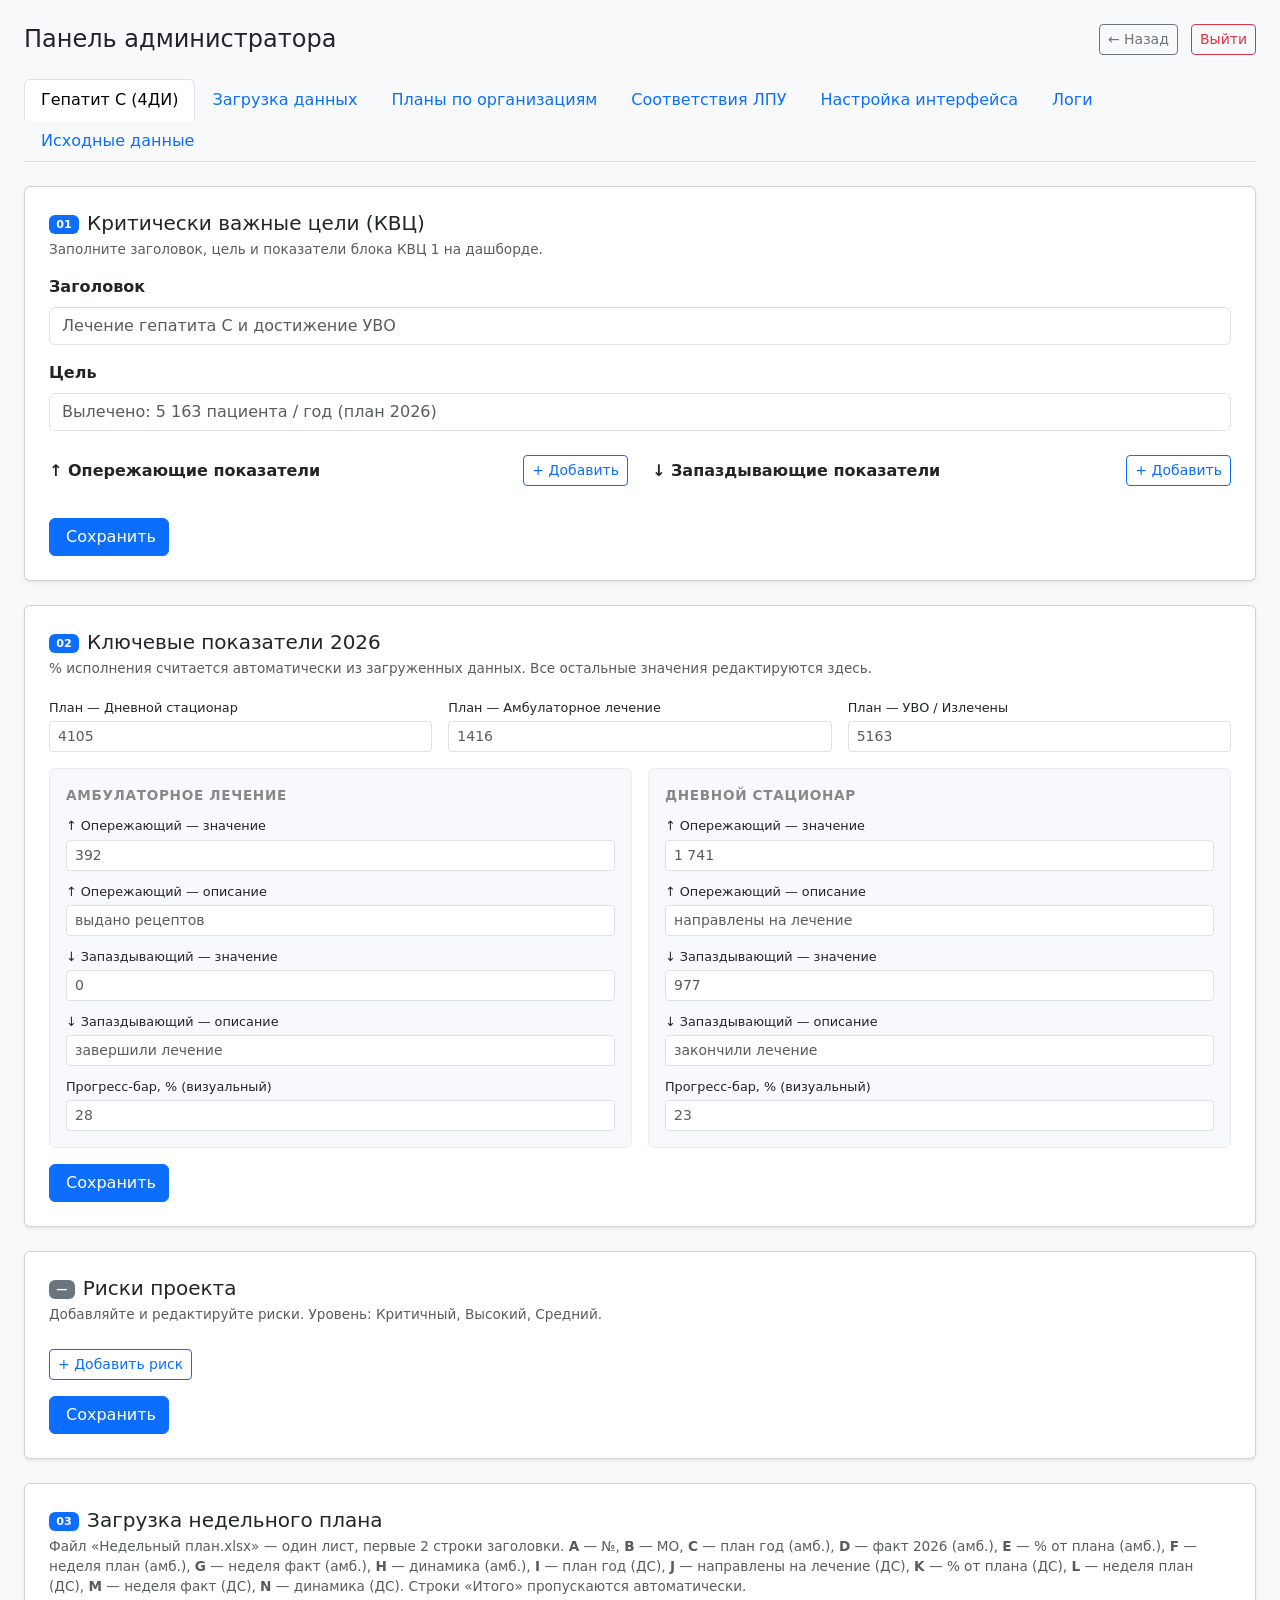
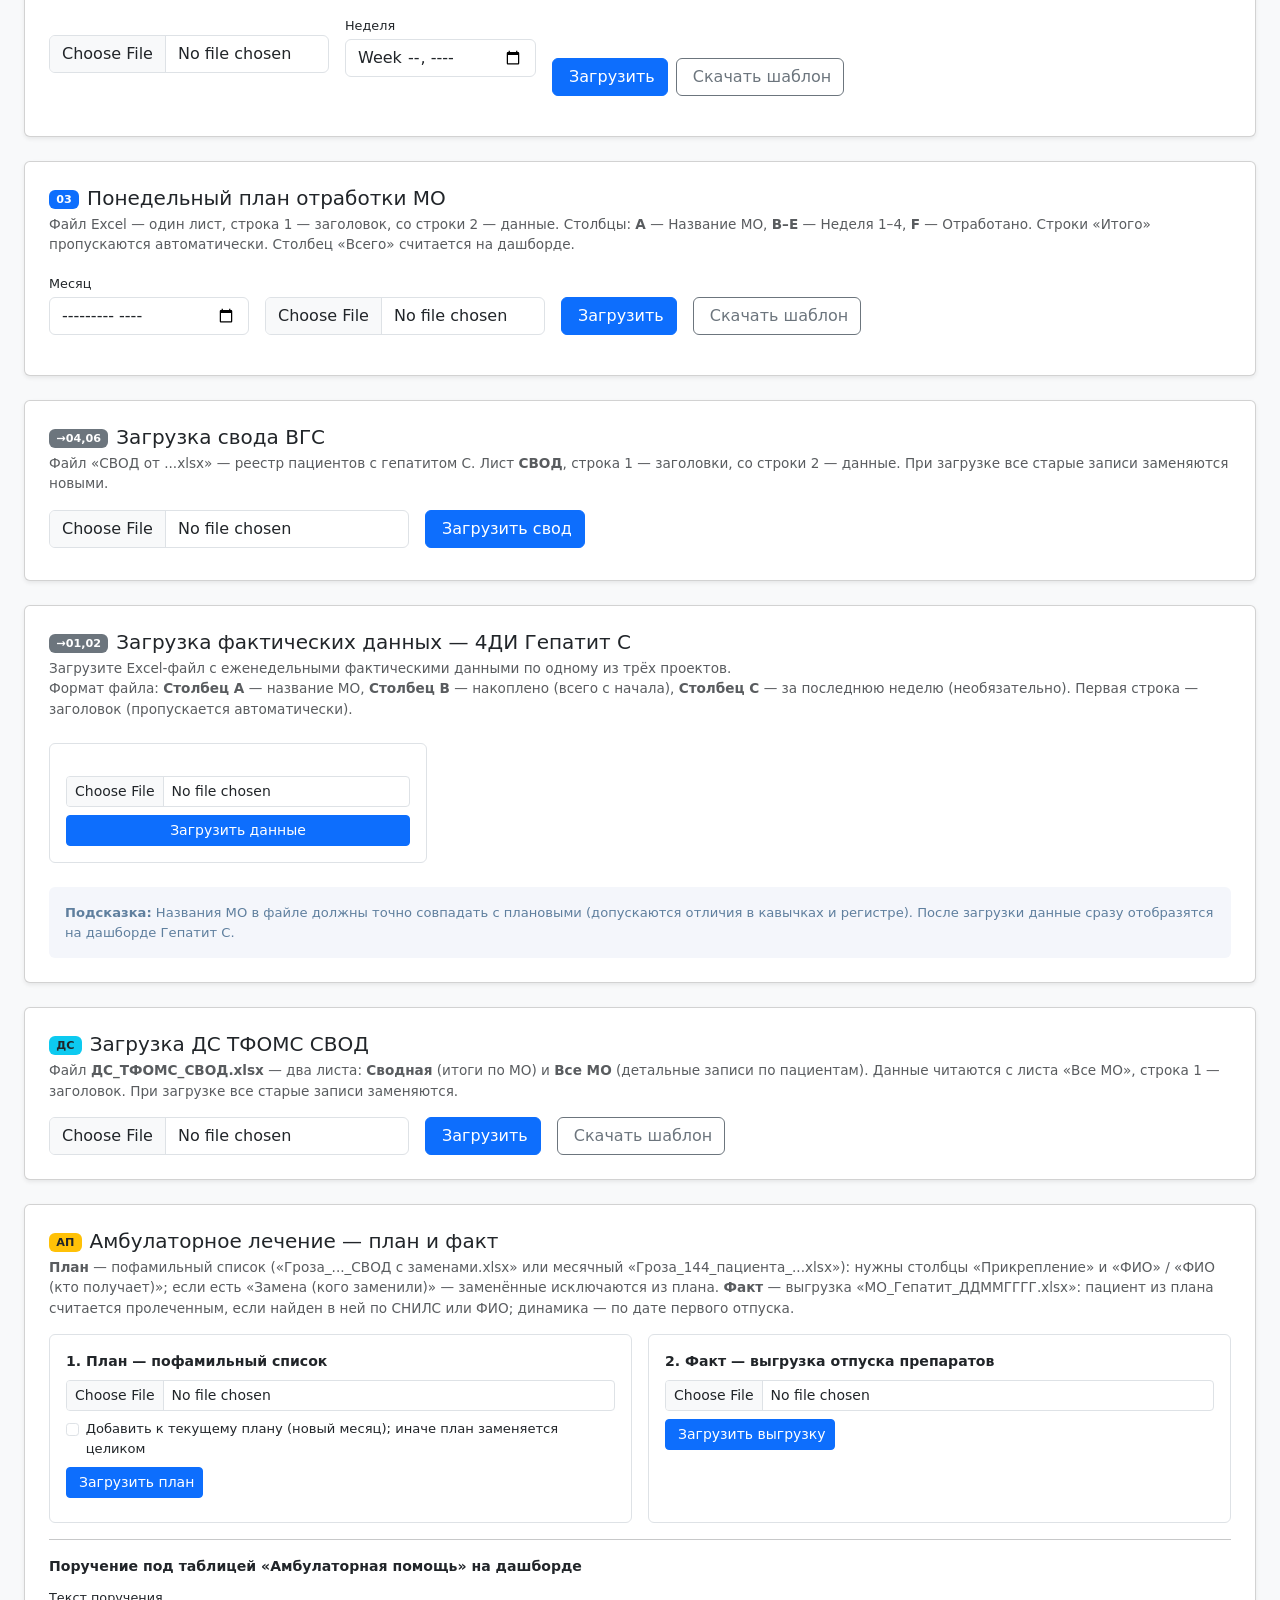
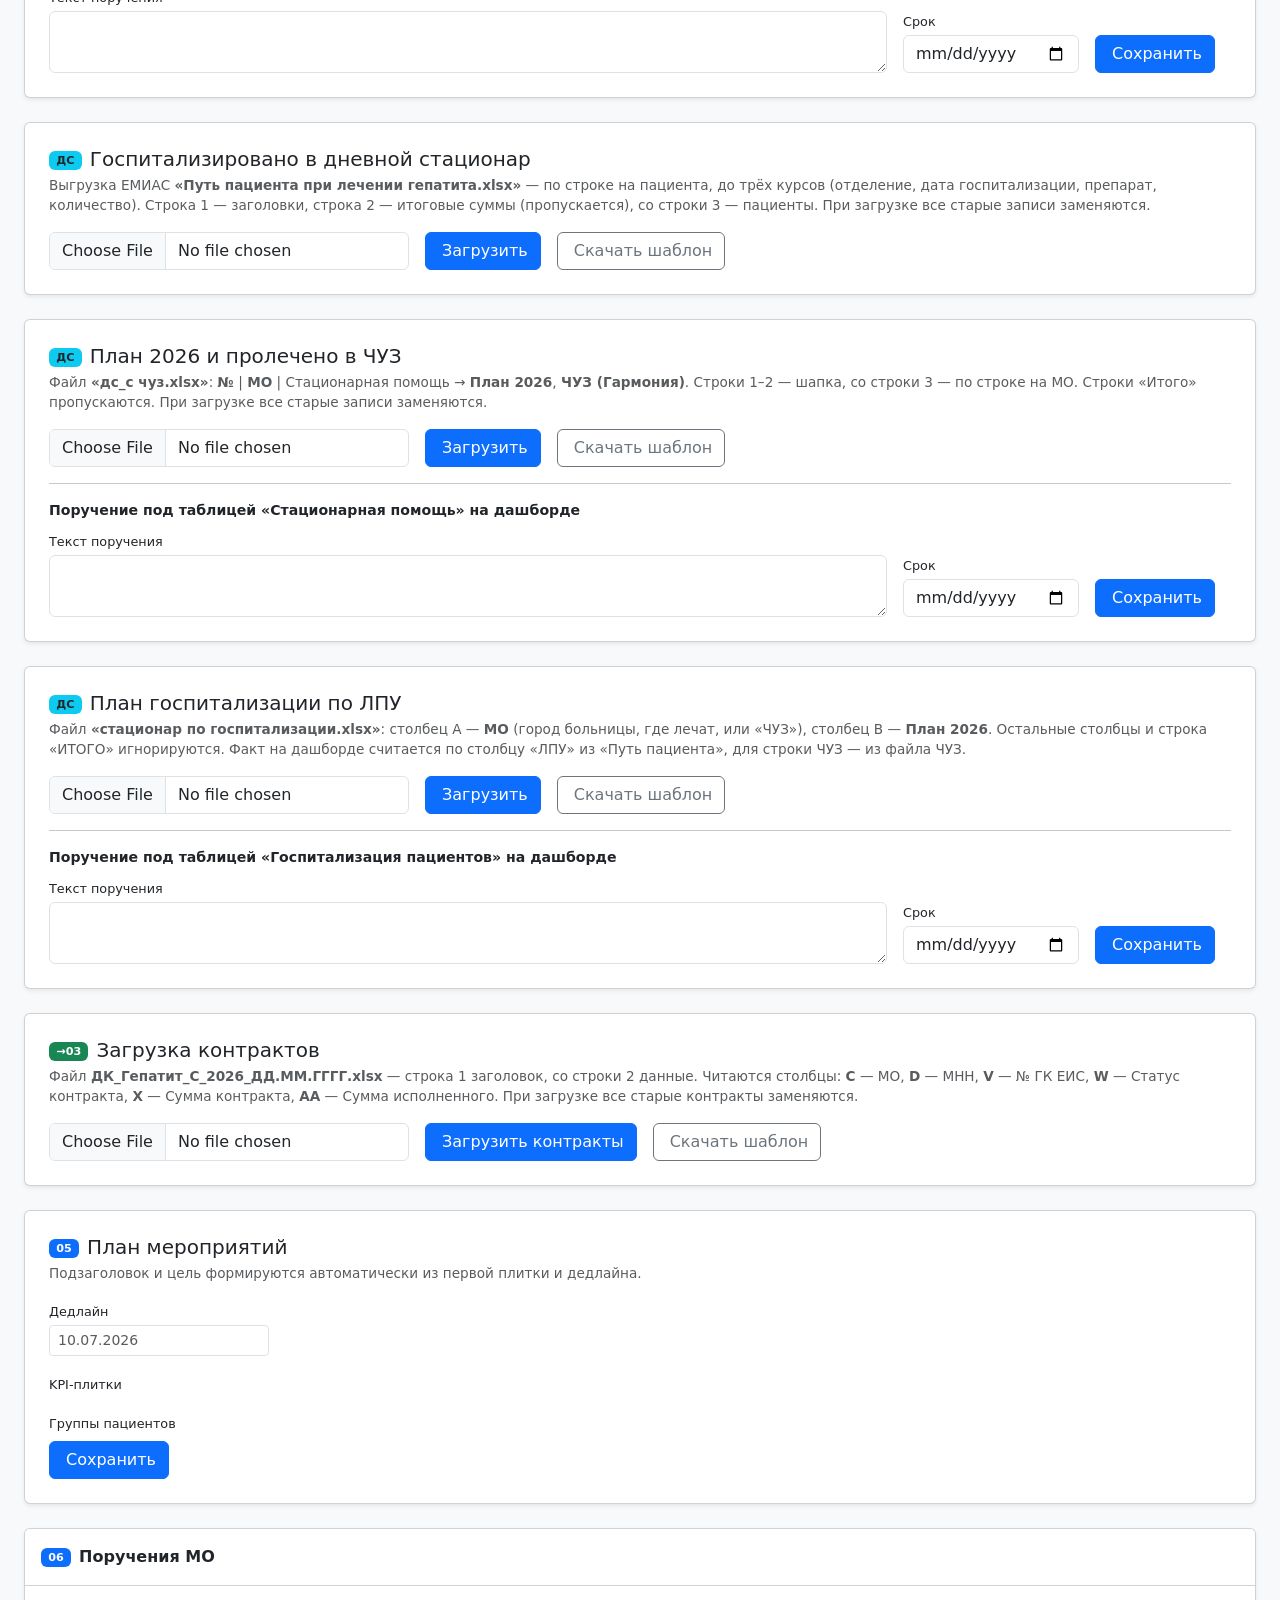
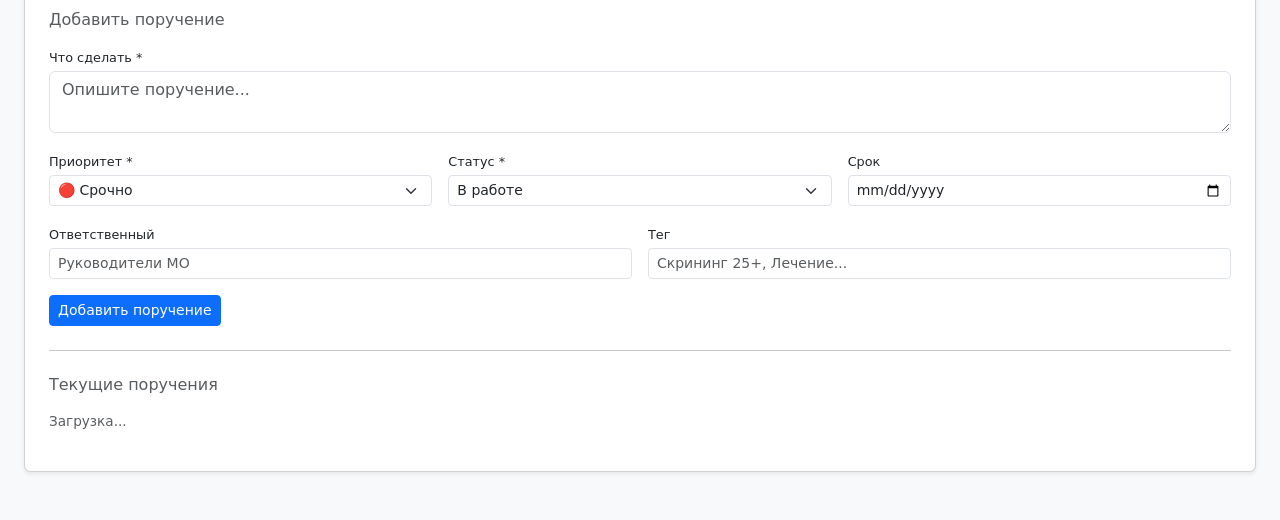
==== commit f7108abf: "feat: амбулаторная помощь и госпитализация по ЛПУ на дашборде, чистка разделов - Амбулаторная помощь" ====
--- a/src/main/resources/templates/admin.html
+++ b/src/main/resources/templates/admin.html
@@ -793,6 +793,78 @@
                 </div>
             </div>
 
+            <!-- Амбулаторное лечение: пофамильный план + выгрузка отпуска -->
+            <div class="card shadow-sm mb-4">
+                <div class="card-body p-4">
+                    <h5 class="mb-1">
+                        <span class="badge bg-warning text-dark me-2" style="font-size:.7rem;vertical-align:middle;">АП</span>Амбулаторное лечение — план и факт
+                    </h5>
+                    <p class="text-muted mb-3" style="font-size:0.85rem;">
+                        <strong>План</strong> — пофамильный список («Гроза_..._СВОД с заменами.xlsx» или месячный «Гроза_144_пациента_...xlsx»):
+                        нужны столбцы «Прикрепление» и «ФИО» / «ФИО (кто получает)»; если есть «Замена (кого заменили)» — заменённые исключаются из плана.
+                        <strong>Факт</strong> — выгрузка «МО_Гепатит_ДДММГГГГ.xlsx»: пациент из плана считается пролеченным, если найден в ней
+                        по СНИЛС или ФИО; динамика — по дате первого отпуска.
+                    </p>
+
+                    <div class="row g-3">
+                        <div class="col-lg-6">
+                            <div class="border rounded p-3 h-100">
+                                <div class="fw-semibold mb-2" style="font-size:0.88rem;">1. План — пофамильный список</div>
+                                <input type="file" id="ambPlanFile" accept=".xlsx" class="form-control form-control-sm mb-2">
+                                <div class="form-check mb-2" style="font-size:0.82rem;">
+                                    <input class="form-check-input" type="checkbox" id="ambPlanAppend">
+                                    <label class="form-check-label" for="ambPlanAppend">
+                                        Добавить к текущему плану (новый месяц); иначе план заменяется целиком
+                                    </label>
+                                </div>
+                                <button class="btn btn-primary btn-sm" onclick="uploadAmbPlan()"><i class="bi bi-upload me-1"></i>Загрузить план</button>
+                                <div id="ambPlanStatus" class="mt-2" style="font-size:0.82rem;"></div>
+                            </div>
+                        </div>
+                        <div class="col-lg-6">
+                            <div class="border rounded p-3 h-100">
+                                <div class="fw-semibold mb-2" style="font-size:0.88rem;">2. Факт — выгрузка отпуска препаратов</div>
+                                <input type="file" id="ambFactFile" accept=".xlsx" class="form-control form-control-sm mb-2">
+                                <button class="btn btn-primary btn-sm" onclick="uploadAmbFact()"><i class="bi bi-upload me-1"></i>Загрузить выгрузку</button>
+                                <div id="ambFactStatus" class="mt-2" style="font-size:0.82rem;"></div>
+                            </div>
+                        </div>
+                    </div>
+
+                    <div id="ambSummary" class="mt-3" style="font-size:0.82rem;"></div>
+                    <div id="ambNotFoundWrap" style="display:none;">
+                        <hr class="my-3">
+                        <div class="d-flex align-items-center gap-3 mb-2 flex-wrap">
+                            <span class="fw-semibold" style="font-size:0.88rem;">Пациенты из плана, не найденные в выгрузке:</span>
+                            <span id="ambNotFoundCount" class="text-muted ms-auto" style="font-size:0.82rem;"></span>
+                        </div>
+                        <div style="max-height:320px;overflow-y:auto;border-radius:8px;border:1px solid var(--emias-border,#E8ECF5);">
+                            <table class="table table-sm table-hover mb-0" style="font-size:0.8rem;">
+                                <thead style="position:sticky;top:0;z-index:1;" class="table-light">
+                                    <tr><th style="width:36px;">№</th><th>МО</th><th>ФИО</th><th>Дата рождения</th></tr>
+                                </thead>
+                                <tbody id="ambNotFoundBody"></tbody>
+                            </table>
+                        </div>
+                    </div>
+
+                    <hr class="my-3">
+                    <div class="fw-semibold mb-2" style="font-size:0.88rem;">Поручение под таблицей «Амбулаторная помощь» на дашборде</div>
+                    <div class="d-flex align-items-end gap-3 flex-wrap">
+                        <div style="flex:1;min-width:260px;">
+                            <label class="form-label mb-1" style="font-size:0.8rem;color:var(--emias-muted);">Текст поручения</label>
+                            <textarea id="ambTask" class="form-control" rows="2"></textarea>
+                        </div>
+                        <div>
+                            <label class="form-label mb-1" style="font-size:0.8rem;color:var(--emias-muted);">Срок</label>
+                            <input type="date" id="ambDeadline" class="form-control" style="max-width:180px;">
+                        </div>
+                        <button class="btn btn-primary" onclick="saveAmbTask()"><i class="bi bi-save me-1"></i>Сохранить</button>
+                        <span id="ambTaskStatus" class="text-muted" style="font-size:0.85rem;"></span>
+                    </div>
+                </div>
+            </div>
+
             <!-- Госпитализировано в дневной стационар -->
             <div class="card shadow-sm mb-4">
                 <div class="card-body p-4">
@@ -903,6 +975,64 @@
                         <span id="dsInpTaskStatus" class="text-muted" style="font-size:0.85rem;"></span>
                     </div>
                     <div id="dsInpUnmatched" class="mt-3" style="display:none;font-size:0.8rem;"></div>
+                </div>
+            </div>
+
+            <!-- План госпитализации по ЛПУ (где лечат) -->
+            <div class="card shadow-sm mb-4">
+                <div class="card-body p-4">
+                    <h5 class="mb-1">
+                        <span class="badge bg-info text-dark me-2" style="font-size:.7rem;vertical-align:middle;">ДС</span>План госпитализации по ЛПУ
+                    </h5>
+                    <p class="text-muted mb-3" style="font-size:0.85rem;">
+                        Файл <strong>«стационар по госпитализации.xlsx»</strong>: столбец A — <strong>МО</strong> (город больницы, где лечат,
+                        или «ЧУЗ»), столбец B — <strong>План 2026</strong>. Остальные столбцы и строка «ИТОГО» игнорируются.
+                        Факт на дашборде считается по столбцу «ЛПУ» из «Путь пациента», для строки ЧУЗ — из файла ЧУЗ.
+                    </p>
+                    <div class="d-flex align-items-center gap-3 flex-wrap">
+                        <input type="file" id="dsHospPlanFile" accept=".xlsx" class="form-control" style="max-width:360px;">
+                        <button class="btn btn-primary" onclick="uploadDsHospPlan()">
+                            <i class="bi bi-upload me-1"></i>Загрузить
+                        </button>
+                        <a class="btn btn-outline-secondary" th:href="${basePath + '/api/ds-hosp-plan/template'}">
+                            <i class="bi bi-download me-1"></i>Скачать шаблон
+                        </a>
+                        <span id="dsHospPlanStatus" class="text-muted" style="font-size:0.85rem;"></span>
+                    </div>
+
+                    <div id="dsHospPlanPreview" style="display:none;">
+                        <hr class="my-3">
+                        <div class="d-flex align-items-center gap-3 mb-3 flex-wrap">
+                            <span class="fw-semibold" style="font-size:0.88rem;">План по ЛПУ:</span>
+                            <span id="dsHospPlanCount" class="text-muted ms-auto" style="font-size:0.82rem;"></span>
+                        </div>
+                        <div style="max-height:420px;overflow-y:auto;border-radius:8px;border:1px solid var(--emias-border,#E8ECF5);">
+                            <table class="table table-sm table-hover mb-0" style="font-size:0.8rem;">
+                                <thead style="position:sticky;top:0;z-index:1;" class="table-light">
+                                    <tr><th style="width:36px;">№</th><th>МО</th><th class="text-end">План 2026</th></tr>
+                                </thead>
+                                <tbody id="dsHospPlanBody"></tbody>
+                            </table>
+                        </div>
+                    </div>
+
+                    <hr class="my-3">
+                    <div class="fw-semibold mb-2" style="font-size:0.88rem;">Поручение под таблицей «Госпитализация пациентов» на дашборде</div>
+                    <div class="d-flex align-items-end gap-3 flex-wrap">
+                        <div style="flex:1;min-width:260px;">
+                            <label class="form-label mb-1" style="font-size:0.8rem;color:var(--emias-muted);">Текст поручения</label>
+                            <textarea id="dsHospTask" class="form-control" rows="2"></textarea>
+                        </div>
+                        <div>
+                            <label class="form-label mb-1" style="font-size:0.8rem;color:var(--emias-muted);">Срок</label>
+                            <input type="date" id="dsHospDeadline" class="form-control" style="max-width:180px;">
+                        </div>
+                        <button class="btn btn-primary" onclick="saveDsHospTask()">
+                            <i class="bi bi-save me-1"></i>Сохранить
+                        </button>
+                        <span id="dsHospTaskStatus" class="text-muted" style="font-size:0.85rem;"></span>
+                    </div>
+                    <div id="dsHospUnmatched" class="mt-3" style="display:none;font-size:0.8rem;"></div>
                 </div>
             </div>
 
@@ -2034,6 +2164,182 @@
             .catch(() => { status.innerHTML = '<span class="text-danger">Ошибка соединения</span>'; });
     }
 
+    function ambUpload(url, fileId, statusId, extra, okText) {
+        const fileInput = document.getElementById(fileId);
+        const status    = document.getElementById(statusId);
+        if (!fileInput.files.length) { status.textContent = 'Выберите файл'; return; }
+
+        const formData = new FormData();
+        formData.append('file', fileInput.files[0]);
+        Object.entries(extra || {}).forEach(([k, v]) => formData.append(k, v));
+
+        status.innerHTML = '<span class="text-primary">Загрузка...</span>';
+        fetch(BASE_PATH + url, { method: 'POST', body: formData })
+            .then(r => r.json())
+            .then(data => {
+                if (data.status === 'ok') {
+                    status.innerHTML = '<span class="text-success"><i class="bi bi-check-circle me-1"></i>' + okText(data) + '</span>';
+                    fileInput.value = '';
+                    loadAmbSummary();
+                } else {
+                    status.innerHTML = '<span class="text-danger"><i class="bi bi-x-circle me-1"></i>Ошибка загрузки</span>';
+                    showErrors((data.error || 'Ошибка загрузки файла').split('; '));
+                }
+            })
+            .catch(() => {
+                status.innerHTML = '<span class="text-danger">Ошибка соединения</span>';
+                showErrors(['Ошибка соединения с сервером. Проверьте сеть и попробуйте снова.']);
+            });
+    }
+
+    function uploadAmbPlan() {
+        const append = document.getElementById('ambPlanAppend').checked;
+        ambUpload('/api/amb/plan/upload', 'ambPlanFile', 'ambPlanStatus', { append }, d =>
+            'Добавлено ' + d.added + ' пациентов'
+            + (d.skippedDuplicates ? ', пропущено дублей: ' + d.skippedDuplicates : '')
+            + (d.removedReplaced ? ', исключено по заменам: ' + d.removedReplaced : '')
+            + '. Всего в плане: ' + d.total);
+    }
+
+    function uploadAmbFact() {
+        ambUpload('/api/amb/fact/upload', 'ambFactFile', 'ambFactStatus', null, d =>
+            'Загружено ' + Number(d.count).toLocaleString('ru-RU') + ' строк отпуска');
+    }
+
+    function loadAmbSummary() {
+        fetch(BASE_PATH + '/api/amb/admin-summary')
+            .then(r => r.json())
+            .then(d => {
+                const dt = v => v ? new Date(v).toLocaleString('ru-RU', {
+                    day: '2-digit', month: '2-digit', year: 'numeric', hour: '2-digit', minute: '2-digit' }) : '—';
+                const dmy = v => v ? v.split('-').reverse().join('.') : '—';
+                const src = Object.entries(d.planBySource || {}).map(([f, n]) => `${safeEsc(f)} — ${n}`).join('; ');
+                document.getElementById('ambSummary').innerHTML =
+                    `<div><b>План:</b> ${d.planCount} пациентов (загружен ${dt(d.planUploadedAt)})${src ? ' · ' + src : ''}</div>`
+                    + `<div><b>Выгрузка:</b> ${Number(d.dispenseCount).toLocaleString('ru-RU')} строк (загружена ${dt(d.dispenseUploadedAt)}, последний отпуск ${dmy(d.maxDispenseDate)})</div>`;
+
+                document.getElementById('ambTask').value = d.task || '';
+                document.getElementById('ambDeadline').value = d.deadline || '';
+
+                const nf = d.notFound || [];
+                const wrap = document.getElementById('ambNotFoundWrap');
+                if (!d.planCount || !d.dispenseCount || !nf.length) { wrap.style.display = 'none'; return; }
+                wrap.style.display = 'block';
+                document.getElementById('ambNotFoundCount').textContent = nf.length + ' из ' + d.planCount;
+                document.getElementById('ambNotFoundBody').innerHTML = nf.map((r, i) =>
+                    `<tr><td>${i + 1}</td><td>${safeEsc(r.mo || '—')}</td><td>${safeEsc(r.fio)}</td><td>${dmy(r.birthDate)}</td></tr>`).join('');
+            }).catch(() => {});
+    }
+
+    function saveAmbTask() {
+        const status = document.getElementById('ambTaskStatus');
+        fetch(BASE_PATH + '/api/amb/task', {
+            method: 'POST',
+            headers: { 'Content-Type': 'application/json' },
+            body: JSON.stringify({
+                task: document.getElementById('ambTask').value,
+                deadline: document.getElementById('ambDeadline').value
+            })
+        })
+            .then(r => r.json())
+            .then(data => {
+                status.innerHTML = data.status === 'ok'
+                    ? '<span class="text-success"><i class="bi bi-check-circle me-1"></i>Сохранено</span>'
+                    : '<span class="text-danger">Ошибка сохранения</span>';
+            })
+            .catch(() => { status.innerHTML = '<span class="text-danger">Ошибка соединения</span>'; });
+    }
+
+    function uploadDsHospPlan() {
+        const fileInput = document.getElementById('dsHospPlanFile');
+        const status    = document.getElementById('dsHospPlanStatus');
+        if (!fileInput.files.length) { status.textContent = 'Выберите файл'; return; }
+
+        const formData = new FormData();
+        formData.append('file', fileInput.files[0]);
+
+        status.innerHTML = '<span class="text-primary">Загрузка...</span>';
+        fetch(BASE_PATH + '/api/ds-hosp-plan/upload', { method: 'POST', body: formData })
+            .then(r => r.json())
+            .then(data => {
+                if (data.status === 'ok') {
+                    status.innerHTML = '<span class="text-success"><i class="bi bi-check-circle me-1"></i>Загружено '
+                        + data.count + ' строк</span>';
+                    fileInput.value = '';
+                    loadDsHospPlanPreview();
+                    loadDsHospTask();
+                } else {
+                    status.innerHTML = '<span class="text-danger"><i class="bi bi-x-circle me-1"></i>Ошибка загрузки</span>';
+                    showErrors((data.error || 'Ошибка загрузки файла').split('; '));
+                }
+            })
+            .catch(() => {
+                status.innerHTML = '<span class="text-danger">Ошибка соединения</span>';
+                showErrors(['Ошибка соединения с сервером. Проверьте сеть и попробуйте снова.']);
+            });
+    }
+
+    function loadDsHospPlanPreview() {
+        fetch(BASE_PATH + '/api/ds-hosp-plan')
+            .then(r => r.json())
+            .then(data => {
+                const preview = document.getElementById('dsHospPlanPreview');
+                const rows = data.rows || [];
+                if (!rows.length) { preview.style.display = 'none'; return; }
+                preview.style.display = 'block';
+
+                const fmt = n => n != null ? Number(n).toLocaleString('ru-RU') : '—';
+                const when = data.uploadedAt
+                    ? ' · загружено ' + new Date(data.uploadedAt).toLocaleString('ru-RU', {
+                        day: '2-digit', month: '2-digit', year: 'numeric', hour: '2-digit', minute: '2-digit' })
+                    : '';
+                document.getElementById('dsHospPlanCount').textContent = 'В базе: ' + rows.length + ' строк' + when;
+
+                let gbuz = 0, chuz = 0;
+                document.getElementById('dsHospPlanBody').innerHTML = rows.map((r, i) => {
+                    if (r.chuz) chuz += Number(r.plan || 0); else gbuz += Number(r.plan || 0);
+                    return `<tr><td>${i + 1}</td><td>${safeEsc(r.mo || '—')}</td><td class="text-end">${fmt(r.plan)}</td></tr>`;
+                }).join('') + `<tr class="table-secondary fw-bold"><td></td><td>ИТОГО ГБУЗ</td><td class="text-end">${fmt(gbuz)}</td></tr>`
+                    + (chuz ? `<tr class="table-secondary fw-bold"><td></td><td>ВСЕГО с ЧУЗ</td><td class="text-end">${fmt(gbuz + chuz)}</td></tr>` : '');
+            }).catch(() => {});
+    }
+
+    function loadDsHospTask() {
+        fetch(BASE_PATH + '/api/ds-hosp-lpu/dashboard')
+            .then(r => r.json())
+            .then(data => {
+                document.getElementById('dsHospTask').value = data.task || '';
+                document.getElementById('dsHospDeadline').value = data.deadline || '';
+                // Больницы из «Путь пациента», которых нет в плане
+                const box = document.getElementById('dsHospUnmatched');
+                const entries = Object.entries(data.unmatched || {});
+                if (!data.hasData || !entries.length) { box.style.display = 'none'; return; }
+                const total = entries.reduce((s, [, n]) => s + n, 0);
+                box.style.display = 'block';
+                box.innerHTML = `<span class="text-muted">ЛПУ госпитализации вне плана (не учтены в факте): ${total} пациентов — </span>`
+                    + entries.map(([name, n]) => `${safeEsc(name)} (${n})`).join('; ');
+            }).catch(() => {});
+    }
+
+    function saveDsHospTask() {
+        const status = document.getElementById('dsHospTaskStatus');
+        fetch(BASE_PATH + '/api/ds-hosp-lpu/task', {
+            method: 'POST',
+            headers: { 'Content-Type': 'application/json' },
+            body: JSON.stringify({
+                task: document.getElementById('dsHospTask').value,
+                deadline: document.getElementById('dsHospDeadline').value
+            })
+        })
+            .then(r => r.json())
+            .then(data => {
+                status.innerHTML = data.status === 'ok'
+                    ? '<span class="text-success"><i class="bi bi-check-circle me-1"></i>Сохранено</span>'
+                    : '<span class="text-danger">Ошибка сохранения</span>';
+            })
+            .catch(() => { status.innerHTML = '<span class="text-danger">Ошибка соединения</span>'; });
+    }
+
     function uploadContracts() {
         const fileInput = document.getElementById('contractsFile');
         const status    = document.getElementById('contractsStatus');
@@ -2092,6 +2398,9 @@
         loadDsHospPreview();
         loadDsChuzPreview();
         loadDsInpTask();
+        loadDsHospPlanPreview();
+        loadDsHospTask();
+        loadAmbSummary();
         loadContractsPreview();
     });
 
